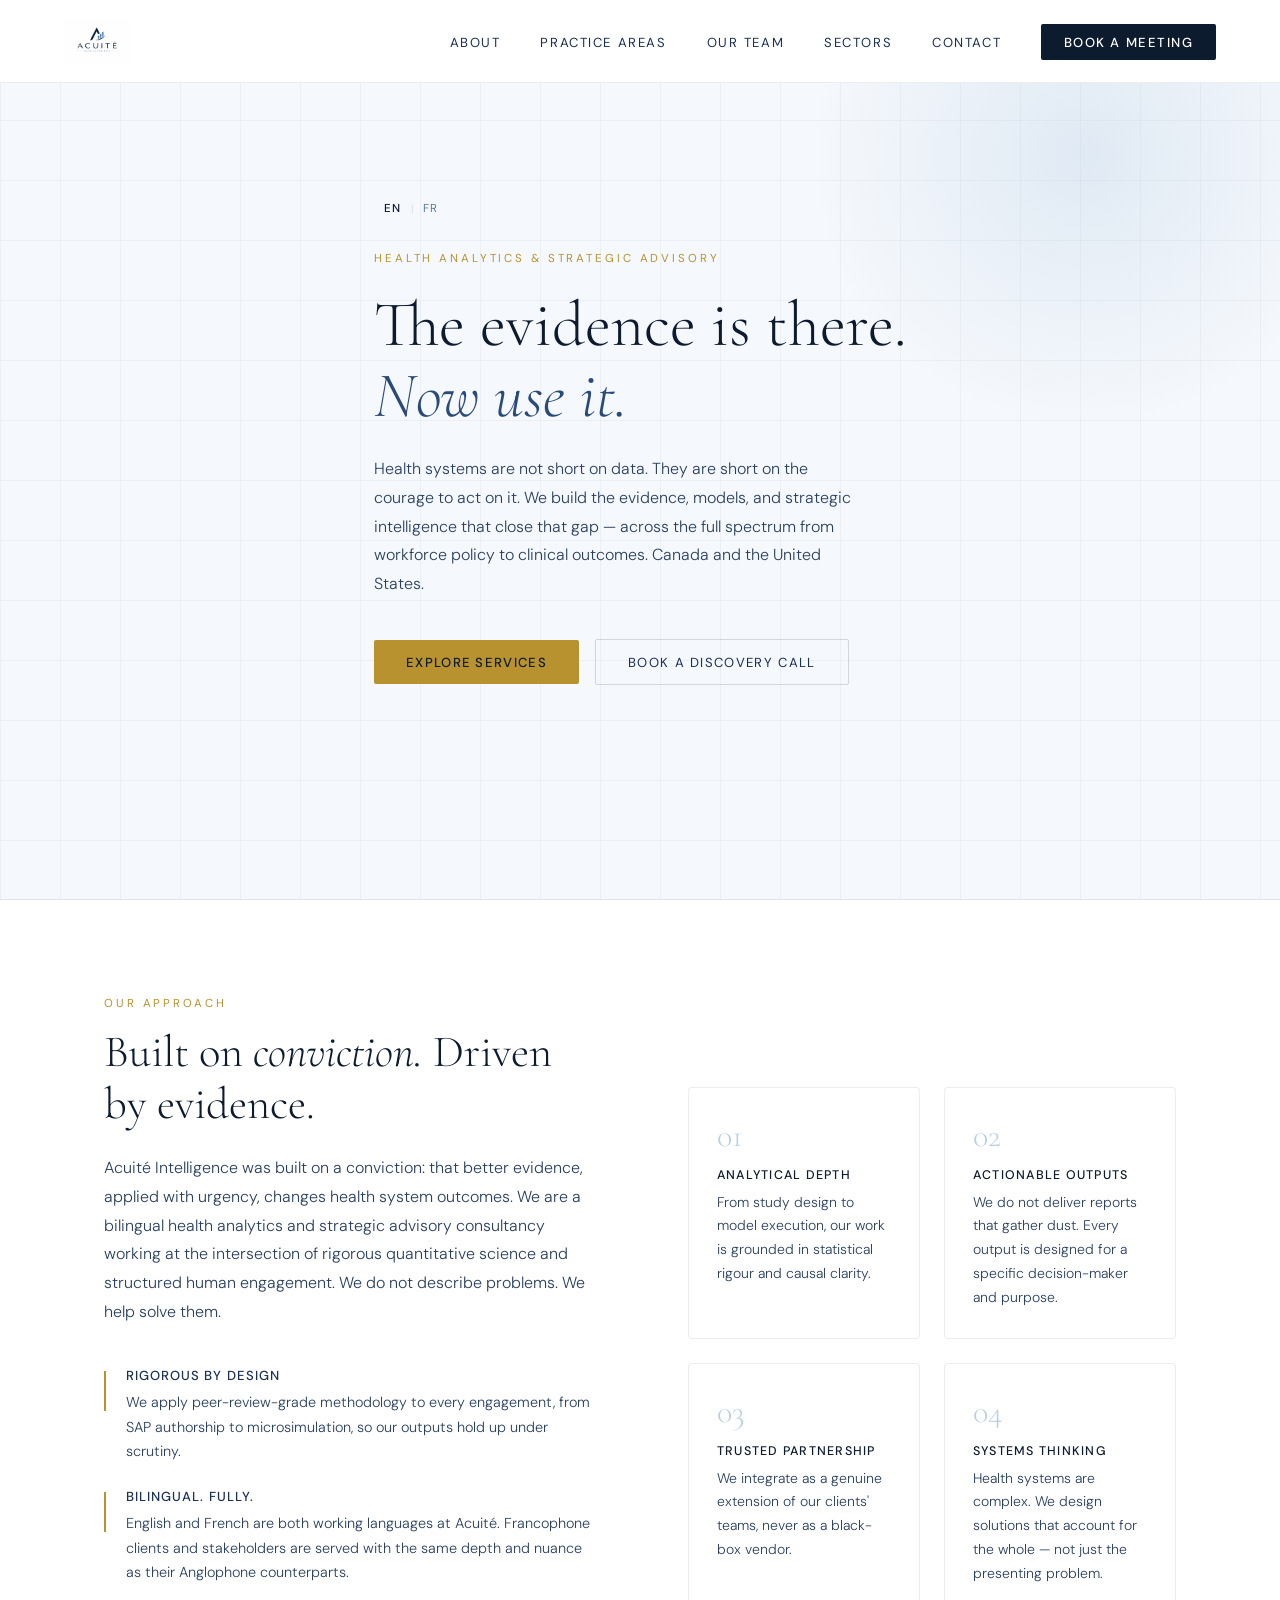
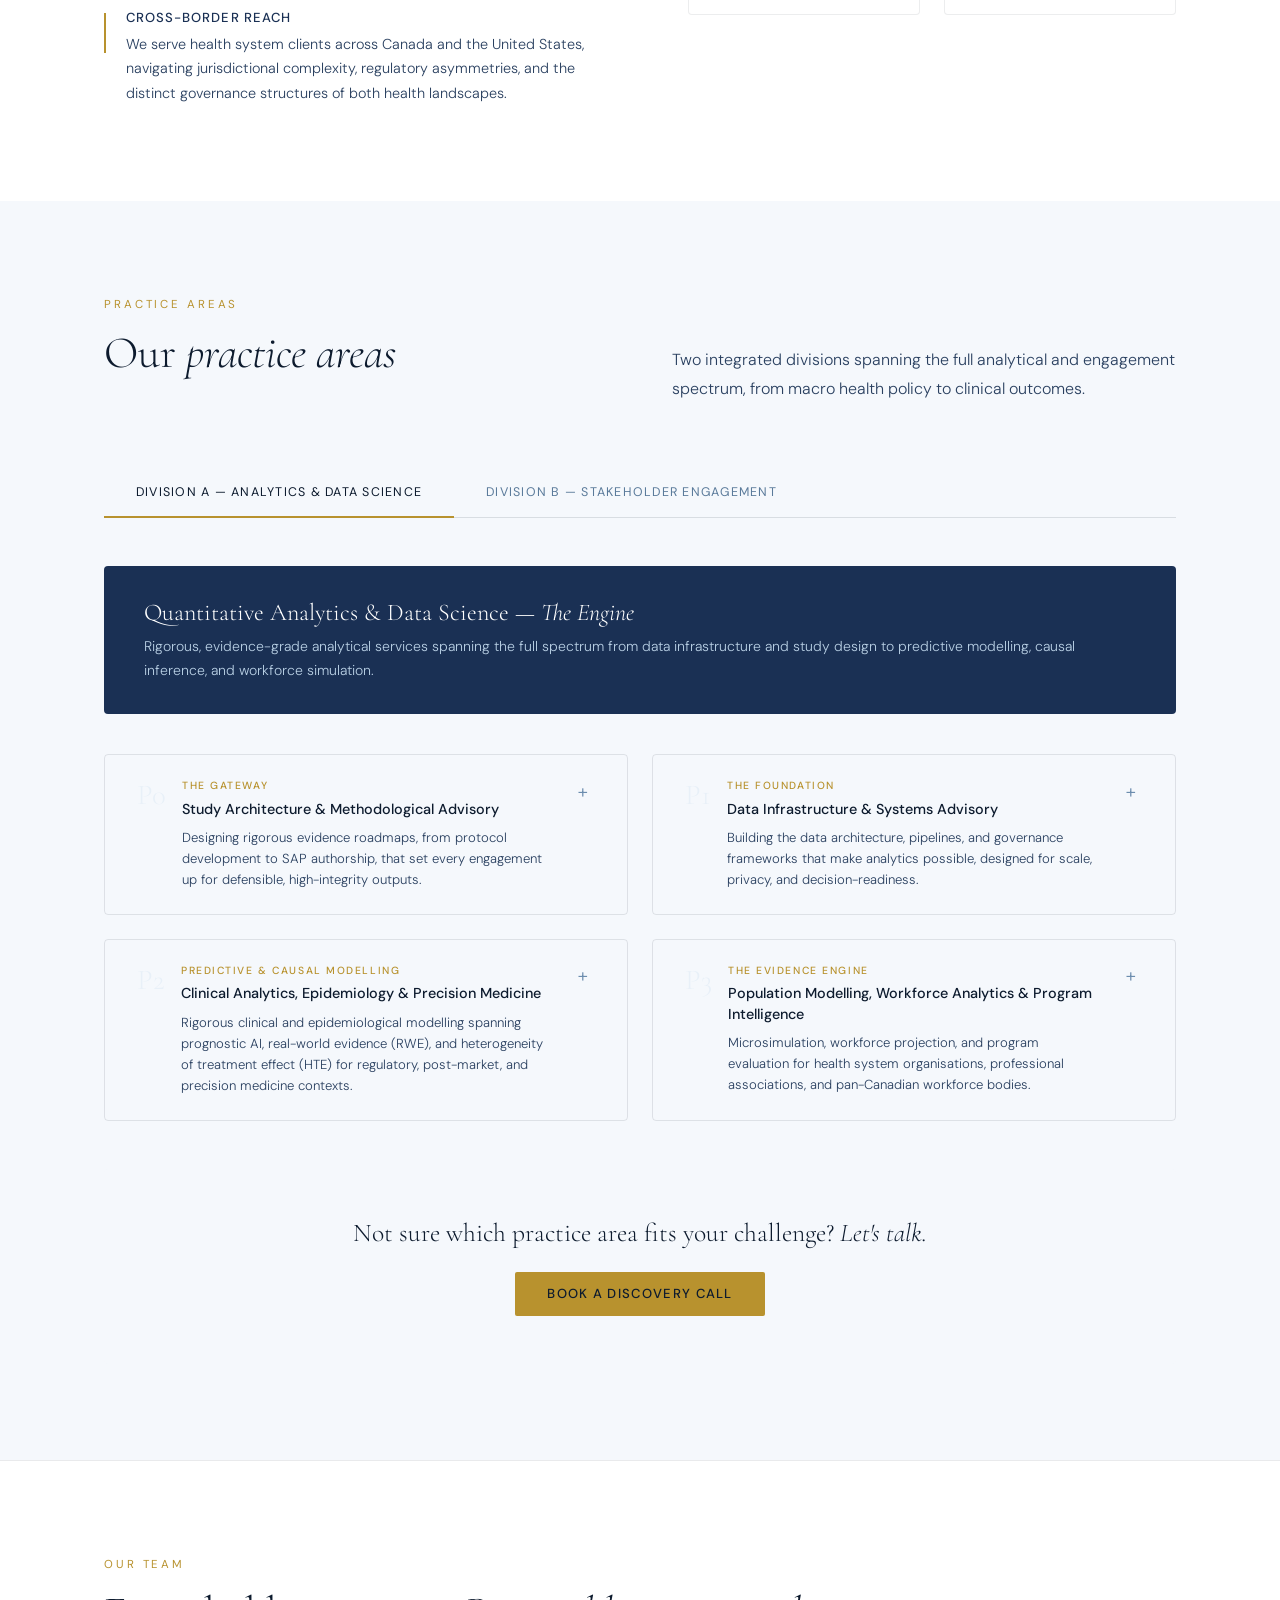
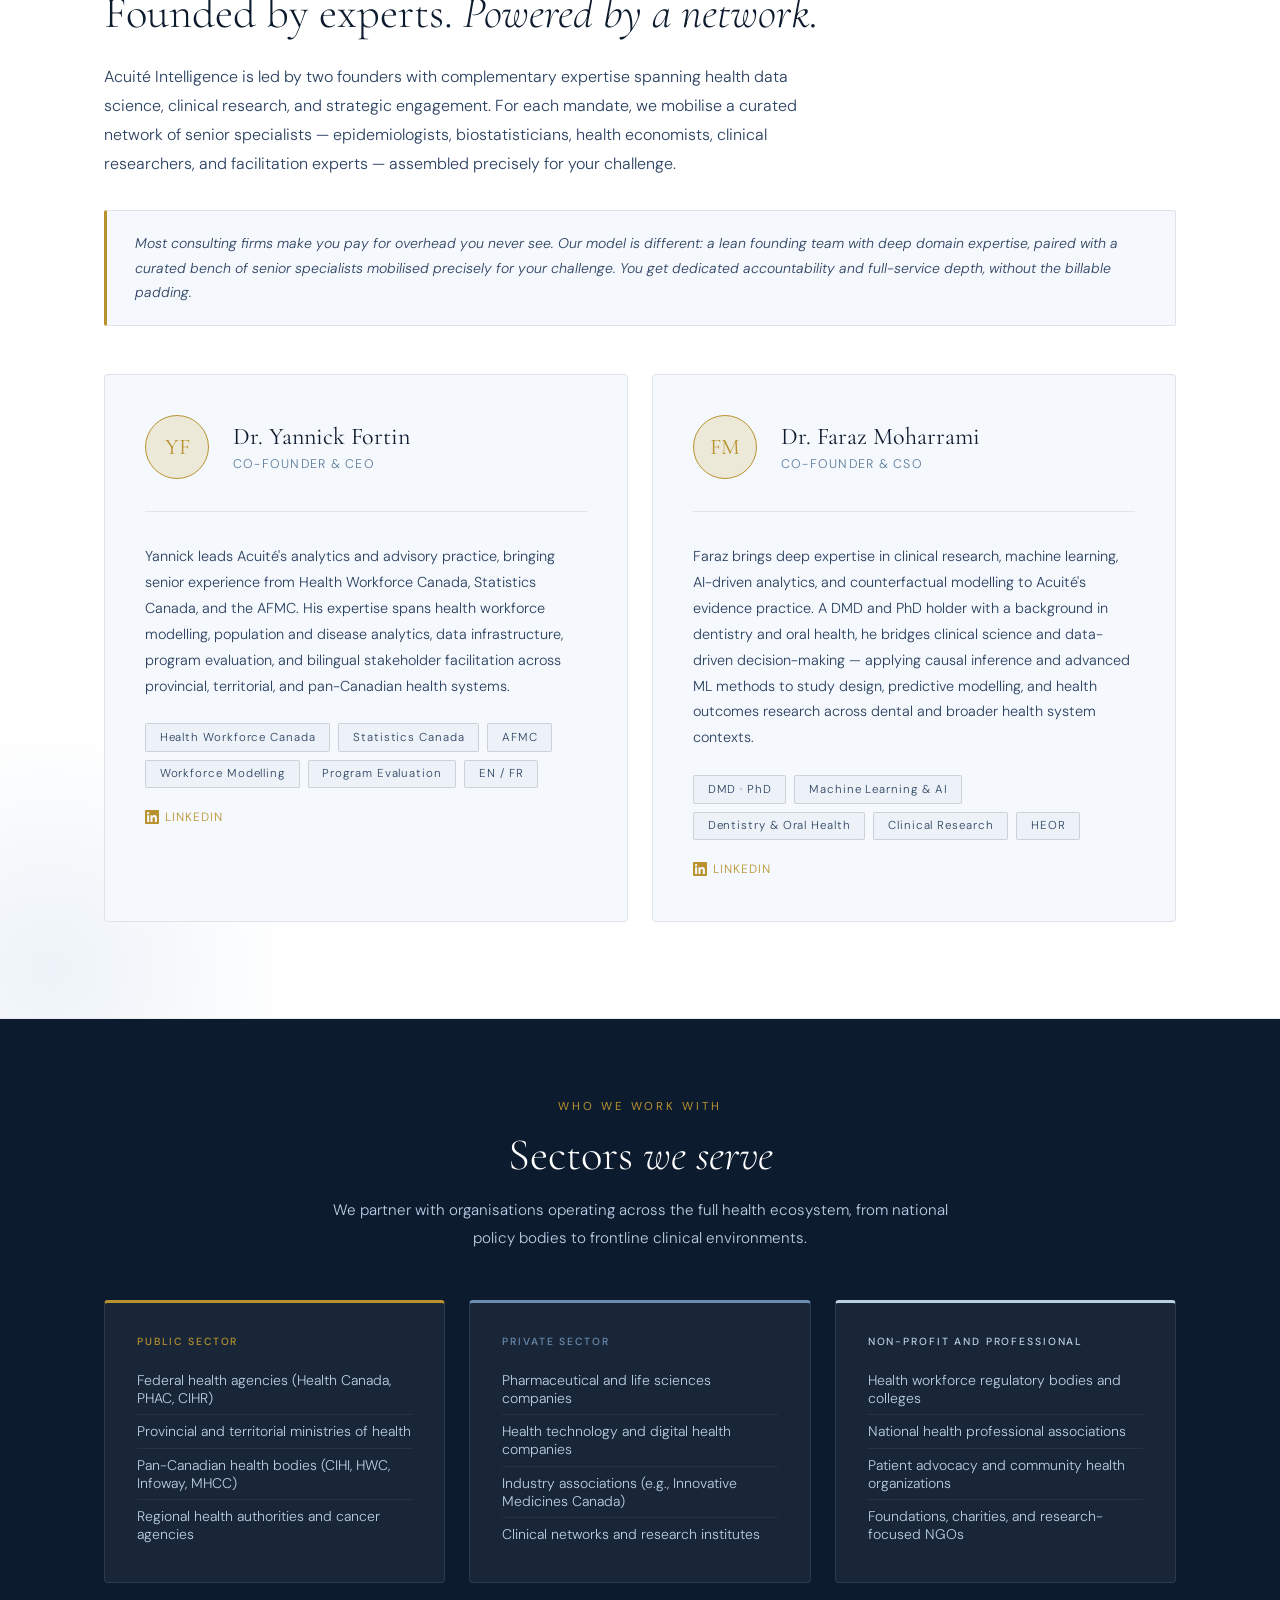
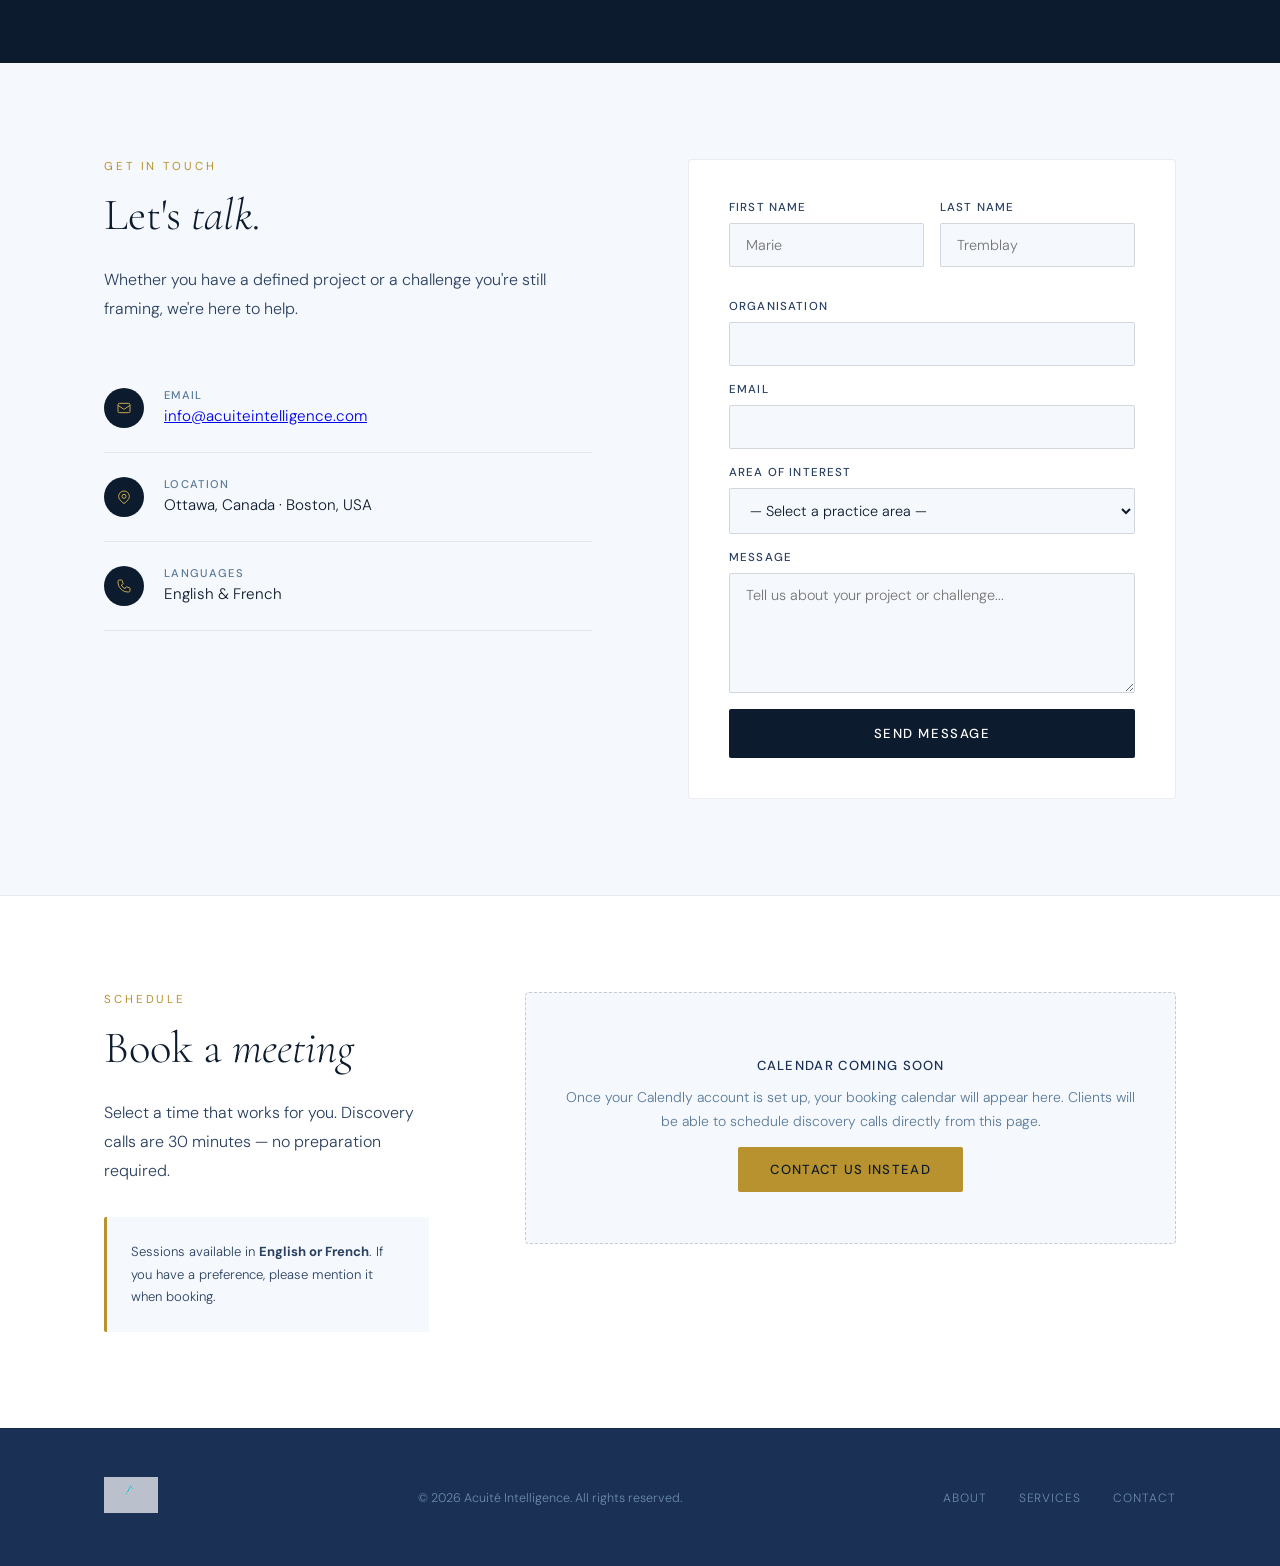
==== website/acuite-light-v16.html @ 90bd6d6a "Initial commit — Acuité Intelligence website v16 Bilingual FR/EN single-page HTML prototype (light t" ====
<!DOCTYPE html>
<html lang="en">
<head>
<meta charset="UTF-8">
<meta name="viewport" content="width=device-width, initial-scale=1.0">
<title>Acuité Intelligence | Health Analytics & Stakeholder Engagement</title>
<link rel="preconnect" href="https://fonts.googleapis.com">
<link rel="preconnect" href="https://fonts.gstatic.com" crossorigin>
<link href="https://fonts.googleapis.com/css2?family=Cormorant+Garamond:ital,wght@0,300;0,400;0,500;0,600;1,300;1,400&family=DM+Sans:wght@300;400;500&display=swap" rel="stylesheet">
<style>
  :root {
    --navy-deep: #0d1b2e;
    --navy-mid: #1a3054;
    --navy-light: #2a4a7a;
    --slate: #3d5a80;
    --steel: #6b8cae;
    --mist: #b8cfe4;
    --cloud: #e8f0f8;
    --pearl: #f5f8fc;
    --white: #ffffff;
    --gold: #b8922e;
    --gold-light: #d4a93a;
    --gold-muted: #e8d8a8;
    --text-dark: #0d1b2e;
    --text-mid: #2a4060;
    --text-muted: #5a7a9a;

    /* Light theme overrides */
    --bg-primary: #ffffff;
    --bg-secondary: #f5f8fc;
    --bg-tertiary: #edf2f8;
    --border-light: rgba(13,27,46,0.09);
    --border-mid: rgba(13,27,46,0.15);
  }

  * { margin: 0; padding: 0; box-sizing: border-box; }

  html { scroll-behavior: smooth; }

  body {
    font-family: 'DM Sans', sans-serif;
    font-weight: 300;
    color: var(--text-dark);
    background: var(--white);
    overflow-x: hidden;
    width: 100%;
    max-width: 100vw;
  }

  /* ─── NAV ─── */
  nav {
    position: fixed;
    top: 0; left: 0; right: 0;
    z-index: 100;
    padding: 1.2rem 4rem;
    display: flex;
    align-items: center;
    justify-content: space-between;
    background: rgba(255,255,255,0.97);
    backdrop-filter: blur(12px);
    border-bottom: 1px solid rgba(13,27,46,0.08);
    transition: all 0.3s ease;
  }

  .nav-logo {
    display: flex;
    align-items: center;
    gap: 0.75rem;
    text-decoration: none;
  }

  .nav-logo img {
    height: 44px;
    width: auto;
  }

  .nav-links {
    display: flex;
    align-items: center;
    gap: 2.5rem;
    list-style: none;
  }

  .nav-links a {
    text-decoration: none;
    font-size: 0.82rem;
    font-weight: 400;
    letter-spacing: 0.12em;
    text-transform: uppercase;
    color: var(--navy-mid);
    transition: color 0.2s;
  }

  .nav-links a:hover { color: var(--gold); }

  .nav-lang {
    display: flex;
    gap: 0.4rem;
    align-items: center;
  }

  .lang-btn {
    background: none;
    border: 1px solid var(--border-mid);
    padding: 0.3rem 0.7rem;
    font-size: 0.75rem;
    letter-spacing: 0.08em;
    cursor: pointer;
    color: var(--text-mid);
    font-family: 'DM Sans', sans-serif;
    transition: all 0.2s;
    border-radius: 2px;
  }

  .lang-btn.active, .lang-btn:hover {
    background: var(--navy-deep);
    color: var(--white);
    border-color: var(--navy-deep);
  }

  .nav-cta {
    background: var(--navy-deep);
    color: var(--white) !important;
    padding: 0.6rem 1.4rem !important;
    border-radius: 2px;
    transition: background 0.2s !important;
    font-weight: 500 !important;
  }

  .nav-cta:hover { background: var(--navy-mid) !important; color: var(--white) !important; }

  /* ─── HAMBURGER MENU ─── */
  .hamburger {
    display: none;
    flex-direction: column;
    gap: 5px;
    cursor: pointer;
    padding: 4px;
    background: none;
    border: none;
    z-index: 200;
  }

  .hamburger span {
    display: block;
    width: 24px;
    height: 2px;
    background: var(--navy-deep);
    border-radius: 2px;
    transition: all 0.3s ease;
    transform-origin: center;
  }

  .hamburger.open span:nth-child(1) {
    transform: translateY(7px) rotate(45deg);
  }
  .hamburger.open span:nth-child(2) {
    opacity: 0;
    transform: scaleX(0);
  }
  .hamburger.open span:nth-child(3) {
    transform: translateY(-7px) rotate(-45deg);
  }

  .mobile-menu {
    display: none;
    position: fixed;
    top: 72px;
    left: 0;
    right: 0;
    background: rgba(255,255,255,0.98);
    backdrop-filter: blur(12px);
    border-bottom: 1px solid var(--border-light);
    z-index: 99;
    padding: 1.5rem 1.5rem 2rem;
    flex-direction: column;
    gap: 0;
    box-shadow: 0 8px 32px rgba(13,27,46,0.08);
  }

  .mobile-menu.open {
    display: flex;
  }

  .mobile-menu a {
    text-decoration: none;
    font-size: 0.9rem;
    font-weight: 400;
    letter-spacing: 0.08em;
    text-transform: uppercase;
    color: var(--navy-mid);
    padding: 1rem 0;
    border-bottom: 1px solid var(--border-light);
    display: block;
    transition: color 0.2s;
  }

  .mobile-menu a:last-child {
    border-bottom: none;
  }

  .mobile-menu a:hover { color: var(--gold); }

  .mobile-menu .mobile-cta {
    margin-top: 1.25rem;
    background: var(--navy-deep);
    color: var(--white) !important;
    text-align: center;
    padding: 0.9rem 1.5rem;
    border-radius: 2px;
    border-bottom: none !important;
    font-weight: 500 !important;
  }

  .mobile-menu .mobile-cta:hover {
    background: var(--navy-mid) !important;
  }

  .mobile-menu .mobile-lang {
    display: flex;
    gap: 0.5rem;
    margin-top: 1rem;
    padding-top: 1rem;
    border-top: 1px solid var(--border-light);
  }

  .mobile-menu .mobile-lang button {
    flex: 1;
    padding: 0.6rem;
    font-size: 0.8rem;
    font-family: 'DM Sans', sans-serif;
    letter-spacing: 0.1em;
    background: none;
    border: 1px solid var(--border-mid);
    border-radius: 2px;
    cursor: pointer;
    color: var(--text-mid);
    transition: all 0.2s;
  }

  .mobile-menu .mobile-lang button.active,
  .mobile-menu .mobile-lang button:hover {
    background: var(--navy-deep);
    color: var(--white);
    border-color: var(--navy-deep);
  }



  /* ─── HERO LANGUAGE TOGGLE ─── */
  .hero-lang {
    display: flex;
    align-items: center;
    gap: 0;
    margin-bottom: 2rem;
  }

  .hero-lang-btn {
    background: none;
    border: none;
    padding: 0.2rem 0.6rem;
    font-size: 0.72rem;
    letter-spacing: 0.12em;
    font-weight: 400;
    cursor: pointer;
    color: var(--text-muted);
    font-family: 'DM Sans', sans-serif;
    transition: color 0.2s;
    text-transform: uppercase;
  }

  .hero-lang-divider {
    font-size: 0.65rem;
    color: var(--border-mid);
    user-select: none;
  }

  .hero-lang-btn.active {
    color: var(--navy-deep);
    font-weight: 500;
  }

  .hero-lang-btn:hover:not(.active) {
    color: var(--navy-mid);
  }

  /* ─── HERO ─── */
  #home {
    min-height: 100vh;
    background: var(--bg-secondary);
    display: flex;
    align-items: center;
    position: relative;
    overflow: hidden;
    padding-top: 80px;
    border-bottom: 1px solid var(--border-light);
  }

  .hero-grid-overlay {
    position: absolute;
    inset: 0;
    background-image:
      linear-gradient(rgba(13,27,46,0.04) 1px, transparent 1px),
      linear-gradient(90deg, rgba(13,27,46,0.04) 1px, transparent 1px);
    background-size: 60px 60px;
  }

  .hero-accent {
    position: absolute;
    top: -120px;
    right: -80px;
    width: 550px;
    height: 550px;
    border-radius: 50%;
    background: radial-gradient(circle, rgba(184,207,228,0.35) 0%, transparent 70%);
  }

  .hero-content {
    position: relative;
    z-index: 2;
    max-width: 900px;
    margin: 0 auto;
    padding: 0 4rem;
    display: flex;
    flex-direction: column;
    align-items: flex-start;
  }

  .hero-text {}

  .hero-eyebrow {
    font-size: 0.72rem;
    letter-spacing: 0.25em;
    text-transform: uppercase;
    color: var(--gold);
    margin-bottom: 1.5rem;
    font-weight: 400;
  }

  .hero-title {
    font-family: 'Cormorant Garamond', serif;
    font-size: 4rem;
    font-weight: 300;
    line-height: 1.1;
    color: var(--navy-deep);
    margin-bottom: 1.5rem;
  }

  .hero-title em {
    font-style: italic;
    color: var(--navy-light);
  }

  .hero-subtitle {
    font-size: 1rem;
    line-height: 1.8;
    color: var(--text-mid);
    margin-bottom: 2.5rem;
    font-weight: 300;
    max-width: 480px;
  }

  .hero-subtitle-fr {
    display: none;
  }

  .hero-actions {
    display: flex;
    gap: 1rem;
    align-items: center;
  }

  .btn-primary {
    background: var(--gold);
    color: var(--navy-deep);
    padding: 0.85rem 2rem;
    text-decoration: none;
    font-size: 0.82rem;
    font-weight: 500;
    letter-spacing: 0.1em;
    text-transform: uppercase;
    border-radius: 2px;
    transition: all 0.2s;
  }

  .btn-primary:hover { background: var(--gold-light); }

  .btn-outline {
    color: var(--navy-mid);
    padding: 0.85rem 2rem;
    text-decoration: none;
    font-size: 0.82rem;
    font-weight: 400;
    letter-spacing: 0.1em;
    text-transform: uppercase;
    border: 1px solid var(--border-mid);
    border-radius: 2px;
    transition: all 0.2s;
  }

  .btn-outline:hover { border-color: var(--navy-deep); color: var(--navy-deep); }

  .hero-visual {
    display: flex;
    flex-direction: column;
    gap: 1rem;
  }

  .hero-stat-card {
    background: rgba(255,255,255,0.05);
    border: 1px solid rgba(184,207,228,0.15);
    border-radius: 4px;
    padding: 1.5rem 2rem;
    display: flex;
    align-items: center;
    gap: 1.5rem;
    backdrop-filter: blur(8px);
    transition: all 0.3s;
    animation: fadeInRight 0.8s ease both;
  }

  .hero-stat-card:nth-child(2) { animation-delay: 0.15s; margin-left: 2rem; }
  .hero-stat-card:nth-child(3) { animation-delay: 0.3s; }

  @keyframes fadeInRight {
    from { opacity: 0; transform: translateX(30px); }
    to { opacity: 1; transform: translateX(0); }
  }

  .stat-icon {
    width: 40px;
    height: 40px;
    background: rgba(201,168,76,0.15);
    border-radius: 50%;
    display: flex;
    align-items: center;
    justify-content: center;
    flex-shrink: 0;
  }

  .stat-icon svg { width: 18px; height: 18px; }

  .stat-label {
    font-size: 0.72rem;
    letter-spacing: 0.1em;
    text-transform: uppercase;
    color: var(--steel);
    margin-bottom: 0.25rem;
  }

  .stat-value {
    font-family: 'Cormorant Garamond', serif;
    font-size: 1.3rem;
    font-weight: 400;
    color: var(--white);
  }

  /* ─── SECTIONS ─── */
  section {
    padding: 6rem 0;
    width: 100%;
    overflow-x: hidden;
  }

  .container {
    max-width: 1200px;
    margin: 0 auto;
    padding: 0 4rem;
  }

  .section-eyebrow {
    font-size: 0.72rem;
    letter-spacing: 0.25em;
    text-transform: uppercase;
    color: var(--gold);
    margin-bottom: 1rem;
    font-weight: 400;
  }

  .section-title {
    font-family: 'Cormorant Garamond', serif;
    font-size: 2.8rem;
    font-weight: 300;
    line-height: 1.15;
    color: var(--navy-deep);
    margin-bottom: 1.5rem;
  }

  .section-title em { font-style: italic; }

  .section-lead {
    font-size: 1rem;
    line-height: 1.8;
    color: var(--text-mid);
    max-width: 600px;
    font-weight: 300;
  }

  /* ─── ABOUT ─── */
  #about {
    background: var(--white);
  }

  .about-grid {
    display: grid;
    grid-template-columns: 1fr 1fr;
    gap: 6rem;
    align-items: center;
  }

  .about-text {}

  .about-pillars {
    display: flex;
    flex-direction: column;
    gap: 1.5rem;
    margin-top: 2.5rem;
  }

  .pillar {
    display: flex;
    gap: 1.25rem;
    align-items: flex-start;
  }

  .pillar-line {
    width: 2px;
    min-height: 40px;
    background: var(--gold);
    flex-shrink: 0;
    margin-top: 4px;
  }

  .pillar h4 {
    font-size: 0.82rem;
    font-weight: 500;
    letter-spacing: 0.08em;
    text-transform: uppercase;
    color: var(--navy-mid);
    margin-bottom: 0.4rem;
  }

  .pillar p {
    font-size: 0.9rem;
    line-height: 1.7;
    color: var(--text-mid);
    font-weight: 300;
  }

  .about-values {
    display: grid;
    grid-template-columns: 1fr 1fr;
    gap: 1.5rem;
  }

  .value-card {
    background: var(--white);
    border: 1px solid rgba(13,27,46,0.08);
    border-radius: 4px;
    padding: 1.75rem;
    transition: all 0.3s;
  }

  .value-card:hover {
    border-color: var(--gold);
    transform: translateY(-3px);
    box-shadow: 0 12px 40px rgba(13,27,46,0.08);
  }

  .value-num {
    font-family: 'Cormorant Garamond', serif;
    font-size: 2rem;
    font-weight: 300;
    color: var(--mist);
    display: block;
    margin-bottom: 0.75rem;
  }

  .value-card h4 {
    font-size: 0.78rem;
    font-weight: 500;
    letter-spacing: 0.1em;
    text-transform: uppercase;
    color: var(--navy-deep);
    margin-bottom: 0.5rem;
  }

  .value-card p {
    font-size: 0.875rem;
    line-height: 1.7;
    color: var(--text-mid);
    font-weight: 300;
  }

  /* ─── SERVICES ─── */
  #services {
    background: var(--bg-secondary);
  }

  .services-header {
    display: grid;
    grid-template-columns: 1fr 1fr;
    gap: 4rem;
    align-items: end;
    margin-bottom: 4rem;
  }

  .division-tabs {
    display: flex;
    gap: 0;
    border-bottom: 1px solid rgba(13,27,46,0.12);
    margin-bottom: 3rem;
  }

  .div-tab {
    padding: 1rem 2rem;
    font-size: 0.78rem;
    font-weight: 400;
    letter-spacing: 0.1em;
    text-transform: uppercase;
    color: var(--text-muted);
    cursor: pointer;
    border-bottom: 2px solid transparent;
    margin-bottom: -1px;
    transition: all 0.2s;
    background: none;
    border-top: none;
    border-left: none;
    border-right: none;
    font-family: 'DM Sans', sans-serif;
  }

  .div-tab.active {
    color: var(--navy-deep);
    border-bottom-color: var(--gold);
  }

  .div-tab:hover { color: var(--navy-mid); }

  .division-content { display: none; }
  .division-content.active { display: block; }

  .div-intro {
    background: var(--navy-mid);
    border-radius: 4px;
    padding: 2rem 2.5rem;
    margin-bottom: 2.5rem;
    display: flex;
    gap: 2rem;
    align-items: center;
  }

  .div-intro-text h3 {
    font-family: 'Cormorant Garamond', serif;
    font-size: 1.5rem;
    font-weight: 300;
    color: var(--white);
    margin-bottom: 0.5rem;
  }

  .div-intro-text p {
    font-size: 0.875rem;
    line-height: 1.7;
    color: var(--mist);
    font-weight: 300;
  }

  .practices-grid {
    display: grid;
    grid-template-columns: repeat(2, 1fr);
    gap: 1.5rem;
  }

  .practice-card {
    border: 1px solid rgba(13,27,46,0.1);
    border-radius: 4px;
    overflow: hidden;
    transition: all 0.3s;
    cursor: pointer;
  }

  .practice-card:hover {
    border-color: var(--navy-mid);
    box-shadow: 0 8px 32px rgba(13,27,46,0.1);
  }

  .practice-card.open { border-color: var(--gold); }

  .practice-header {
    padding: 1.5rem 2rem;
    display: flex;
    justify-content: space-between;
    align-items: flex-start;
    gap: 1rem;
  }

  .practice-num {
    font-family: 'Cormorant Garamond', serif;
    font-size: 1.8rem;
    font-weight: 300;
    color: var(--cloud);
    flex-shrink: 0;
    line-height: 1;
    margin-top: 2px;
  }

  .practice-meta { flex: 1; }

  .practice-tag {
    font-size: 0.65rem;
    font-weight: 500;
    letter-spacing: 0.15em;
    text-transform: uppercase;
    color: var(--gold);
    margin-bottom: 0.4rem;
  }

  .practice-title {
    font-size: 0.9rem;
    font-weight: 500;
    color: var(--navy-deep);
    line-height: 1.4;
  }

  .practice-goal {
    font-size: 0.82rem;
    line-height: 1.6;
    color: var(--text-mid);
    font-weight: 300;
    margin-top: 0.5rem;
  }

  .practice-toggle {
    width: 24px;
    height: 24px;
    display: flex;
    align-items: center;
    justify-content: center;
    flex-shrink: 0;
    color: var(--steel);
    transition: transform 0.2s;
    font-size: 1.2rem;
    line-height: 1;
  }

  .practice-card.open .practice-toggle { transform: rotate(45deg); }

  .practice-body {
    max-height: 0;
    overflow: hidden;
    transition: max-height 0.4s ease;
  }

  .practice-card.open .practice-body { max-height: 600px; }

  .practice-services {
    padding: 0 2rem 1.75rem;
    border-top: 1px solid rgba(13,27,46,0.07);
    margin-top: 0;
    padding-top: 1.25rem;
  }

  .practice-services li {
    font-size: 0.85rem;
    line-height: 1.6;
    color: var(--text-mid);
    font-weight: 300;
    padding: 0.4rem 0;
    border-bottom: 1px solid rgba(13,27,46,0.05);
    list-style: none;
    display: flex;
    gap: 0.75rem;
    align-items: flex-start;
  }

  .practice-services li::before {
    content: '—';
    color: var(--gold);
    flex-shrink: 0;
    font-size: 0.75rem;
    margin-top: 2px;
  }

  .practice-services li:last-child { border-bottom: none; }

  .services-cta {
    margin-top: 3rem;
    text-align: center;
    padding: 3rem 2rem;
    background: var(--pearl);
    border-radius: 4px;
  }

  .services-cta .btn-primary {
    display: inline-block;
    max-width: 280px;
    width: auto;
    white-space: nowrap;
  }

  .services-cta p {
    font-family: 'Cormorant Garamond', serif;
    font-size: 1.6rem;
    font-weight: 300;
    color: var(--navy-deep);
    margin-bottom: 1.5rem;
  }

  /* ─── TEAM / ABOUT ─── */
  #team {
    background: var(--white);
    position: relative;
    overflow: hidden;
    border-top: 1px solid var(--border-light);
    border-bottom: 1px solid var(--border-light);
  }

  #team::before {
    content: '';
    position: absolute;
    bottom: -200px;
    left: -200px;
    width: 500px;
    height: 500px;
    border-radius: 50%;
    background: radial-gradient(circle, rgba(184,207,228,0.25) 0%, transparent 70%);
  }

  .team-inner {
    position: relative;
    z-index: 2;
  }

  .team-header {
    margin-bottom: 2rem;
  }

  .team-header .section-title { color: var(--navy-deep); }
  .team-header .section-lead { color: var(--text-mid); max-width: 700px; }
  .team-header .section-eyebrow { color: var(--gold); }

  .team-network-note {
    background: var(--bg-secondary);
    border: 1px solid var(--border-light);
    border-left: 3px solid var(--gold);
    border-radius: 2px;
    padding: 1.25rem 1.75rem;
    margin-bottom: 3rem;
  }

  .team-network-note p {
    font-size: 0.875rem;
    line-height: 1.75;
    color: var(--text-mid);
    font-weight: 300;
    font-style: italic;
  }

  .team-cards-grid {
    display: grid;
    grid-template-columns: 1fr 1fr;
    gap: 1.5rem;
  }

  .team-card {
    background: var(--bg-secondary);
    border: 1px solid var(--border-light);
    border-radius: 4px;
    padding: 2.5rem;
    transition: box-shadow 0.3s;
  }

  .team-card:hover {
    box-shadow: 0 8px 32px rgba(13,27,46,0.08);
  }

  .team-member-header {
    display: flex;
    gap: 1.5rem;
    align-items: center;
    margin-bottom: 2rem;
    padding-bottom: 2rem;
    border-bottom: 1px solid var(--border-light);
  }

  .team-avatar {
    width: 64px;
    height: 64px;
    background: rgba(201,168,76,0.2);
    border: 1px solid var(--gold);
    border-radius: 50%;
    display: flex;
    align-items: center;
    justify-content: center;
    font-family: 'Cormorant Garamond', serif;
    font-size: 1.4rem;
    font-weight: 400;
    color: var(--gold);
    flex-shrink: 0;
  }

  .team-member-name {
    font-family: 'Cormorant Garamond', serif;
    font-size: 1.5rem;
    font-weight: 400;
    color: var(--navy-deep);
    margin-bottom: 0.3rem;
  }

  .team-member-title {
    font-size: 0.78rem;
    letter-spacing: 0.1em;
    text-transform: uppercase;
    color: var(--text-muted);
  }

  .team-bio {
    font-size: 0.9rem;
    line-height: 1.8;
    color: var(--text-mid);
    font-weight: 300;
    margin-bottom: 1.5rem;
  }

  .team-credentials {
    display: flex;
    flex-wrap: wrap;
    gap: 0.5rem;
  }

  .credential {
    background: var(--bg-tertiary);
    border: 1px solid var(--border-mid);
    padding: 0.35rem 0.85rem;
    border-radius: 2px;
    font-size: 0.72rem;
    letter-spacing: 0.08em;
    color: var(--text-mid);
  }

  /* ─── CONTACT ─── */
  #contact {
    background: var(--bg-secondary);
    overflow-x: hidden;
  }

  #contact .section-title,
  #contact .section-lead,
  #contact p {
    max-width: 100%;
    overflow-wrap: break-word;
    word-break: break-word;
    hyphens: auto;
  }

  .contact-grid {
    display: grid;
    grid-template-columns: 1fr 1fr;
    gap: 6rem;
    align-items: start;
  }

  .contact-grid, .contact-grid * {
    word-break: break-word;
    overflow-wrap: break-word;
  }

  .section-title {
    overflow-wrap: break-word;
    word-break: break-word;
    hyphens: auto;
  }

  .contact-info {}

  .contact-item {
    display: flex;
    gap: 1.25rem;
    align-items: flex-start;
    padding: 1.5rem 0;
    border-bottom: 1px solid rgba(13,27,46,0.08);
  }

  .contact-icon {
    width: 40px;
    height: 40px;
    background: var(--navy-deep);
    border-radius: 50%;
    display: flex;
    align-items: center;
    justify-content: center;
    flex-shrink: 0;
  }

  .contact-icon svg { width: 16px; height: 16px; }

  .contact-label {
    font-size: 0.7rem;
    font-weight: 500;
    letter-spacing: 0.12em;
    text-transform: uppercase;
    color: var(--text-muted);
    margin-bottom: 0.3rem;
  }

  .contact-value {
    font-size: 0.95rem;
    color: var(--navy-deep);
    font-weight: 300;
  }

  .contact-form {
    background: var(--white);
    border: 1px solid rgba(13,27,46,0.08);
    border-radius: 4px;
    padding: 2.5rem;
  }

  .form-row {
    display: grid;
    grid-template-columns: 1fr 1fr;
    gap: 1rem;
    margin-bottom: 1rem;
  }

  .form-group {
    display: flex;
    flex-direction: column;
    gap: 0.5rem;
    margin-bottom: 1rem;
  }

  .form-group label {
    font-size: 0.72rem;
    font-weight: 500;
    letter-spacing: 0.1em;
    text-transform: uppercase;
    color: var(--text-mid);
  }

  .form-group input,
  .form-group textarea,
  .form-group select {
    border: 1px solid rgba(13,27,46,0.15);
    border-radius: 2px;
    padding: 0.75rem 1rem;
    font-size: 0.9rem;
    font-family: 'DM Sans', sans-serif;
    font-weight: 300;
    color: var(--text-dark);
    background: var(--pearl);
    outline: none;
    transition: border-color 0.2s;
  }

  .form-group input:focus,
  .form-group textarea:focus,
  .form-group select:focus {
    border-color: var(--navy-mid);
    background: var(--white);
  }

  /* Prevent inputs from exceeding container width */
  .form-group input,
  .form-group textarea,
  .form-group select {
    width: 100%;
    max-width: 100%;
    box-sizing: border-box;
  }

  .contact-form {
    width: 100%;
    box-sizing: border-box;
  }

  .form-group textarea { min-height: 120px; resize: vertical; }

  .form-submit {
    width: 100%;
    background: var(--navy-deep);
    color: var(--white);
    border: none;
    padding: 1rem 2rem;
    font-size: 0.82rem;
    font-weight: 500;
    letter-spacing: 0.12em;
    text-transform: uppercase;
    cursor: pointer;
    border-radius: 2px;
    font-family: 'DM Sans', sans-serif;
    transition: background 0.2s;
  }

  .form-submit:hover { background: var(--navy-mid); }

  /* ─── BOOKING ─── */
  #booking {
    background: var(--white);
    border-top: 1px solid var(--border-light);
  }

  .booking-inner {
    display: grid;
    grid-template-columns: 1fr 2fr;
    gap: 6rem;
    align-items: start;
  }

  .calendly-placeholder {
    background: var(--pearl);
    border: 1px dashed rgba(13,27,46,0.2);
    border-radius: 4px;
    padding: 4rem 2rem;
    text-align: center;
  }

  .calendly-placeholder p {
    font-size: 0.875rem;
    color: var(--text-muted);
    line-height: 1.7;
  }

  .calendly-placeholder strong {
    display: block;
    font-size: 0.82rem;
    font-weight: 500;
    letter-spacing: 0.1em;
    text-transform: uppercase;
    color: var(--navy-mid);
    margin-bottom: 0.75rem;
  }

  /* ─── FOOTER ─── */
  footer {
    background: var(--navy-mid);
    padding: 3rem 0;
    border-top: 1px solid rgba(13,27,46,0.15);
  }

  .footer-inner {
    display: flex;
    justify-content: space-between;
    align-items: center;
  }

  .footer-logo img { height: 36px; filter: brightness(10); opacity: 0.7; }

  .footer-copy {
    font-size: 0.78rem;
    color: var(--steel);
    text-align: center;
  }

  .footer-links {
    display: flex;
    gap: 2rem;
  }

  .footer-links a {
    font-size: 0.75rem;
    letter-spacing: 0.08em;
    text-transform: uppercase;
    color: var(--steel);
    text-decoration: none;
    transition: color 0.2s;
  }

  .footer-links a:hover { color: var(--gold); }

  /* ─── ANIMATIONS ─── */
  .fade-in {
    opacity: 0;
    transform: translateY(20px);
    transition: opacity 0.7s ease, transform 0.7s ease;
  }

  .fade-in.visible {
    opacity: 1;
    transform: translateY(0);
  }

  /* ─── FR hidden by default ─── */
  [lang-fr] { display: none; }
  body.fr [lang-en] { display: none; }
  body.fr [lang-fr] { display: block; }
  body.fr select[lang-fr] { display: block !important; }
  body.fr select[lang-en] { display: none !important; }
  select[lang-fr] { display: none; }
  select[lang-en] { display: block; }
  body.fr span[lang-fr] { display: inline; }
  body.fr span[lang-en] { display: none; }
  body.fr .hero-subtitle-fr { display: block; }
  body.fr .hero-subtitle-en { display: none; }

  /* ─── MOBILE RESPONSIVENESS ─── */
  @media (max-width: 768px) {
    #sectors .container > div:last-child { grid-template-columns: 1fr !important; }
    .services-cta .btn-primary { white-space: normal; max-width: 220px; padding: 0.85rem 1.25rem; }
    .services-cta { padding: 2rem 1.5rem; }
    nav {
      padding: 1rem 1.5rem;
      flex-wrap: wrap;
      gap: 0.75rem;
    }
    .nav-links {
      display: none;
    }
    .nav-lang { display: none; }
    .hamburger { display: flex; margin-left: auto; }

    .hero-content { padding: 0 1.5rem; }
    .hero-title { font-size: 2.6rem; }
    .hero-actions { flex-direction: column; align-items: flex-start; gap: 0.75rem; }

    .container { padding: 0 1.5rem; }
    section { padding: 4rem 0; }

    .about-grid { grid-template-columns: 1fr; gap: 3rem; }
    .about-values { grid-template-columns: 1fr; }

    .services-header { grid-template-columns: 1fr; gap: 1.5rem; }
    .practices-grid { grid-template-columns: 1fr; }
    .division-tabs { flex-direction: column; }
    .div-tab { border-bottom: 1px solid rgba(13,27,46,0.1); border-left: 3px solid transparent; padding: 0.85rem 1.25rem; text-align: left; }
    .div-tab.active { border-left-color: var(--gold); border-bottom-color: rgba(13,27,46,0.1); }

    .team-cards-grid { grid-template-columns: 1fr; }

    .contact-grid { grid-template-columns: 1fr; gap: 3rem; }
    .form-row { grid-template-columns: 1fr; }

    .booking-inner { grid-template-columns: 1fr; gap: 3rem; }
    .section-title { font-size: 2rem !important; word-break: break-word; hyphens: auto; }
    .contact-grid { gap: 2rem; }
    .contact-value, .section-lead, .section-title { word-break: break-word; overflow-wrap: break-word; max-width: 100%; }
    #contact .container { padding: 0 1.25rem; overflow: hidden; }
    #contact .section-title { font-size: 1.8rem !important; }
    #contact .contact-form { padding: 1.5rem; width: 100%; box-sizing: border-box; overflow: hidden; }
    #contact .form-row { grid-template-columns: 1fr; gap: 0; }
    #contact .form-group input,
    #contact .form-group textarea,
    #contact .form-group select { width: 100%; max-width: 100%; box-sizing: border-box; }
    .contact-form, .contact-form * { max-width: 100%; box-sizing: border-box; }

    .footer-inner { flex-direction: column; gap: 1.5rem; text-align: center; }
    .footer-links { justify-content: center; }

    .section-title { font-size: 2.2rem; }
    .hero-title { font-size: 2.4rem; }
  }

  @media (max-width: 480px) {
    .hero-title { font-size: 2rem; }
    .section-title { font-size: 1.9rem; }
    nav { padding: 0.9rem 1.25rem; }
  }

</style>
</head>
<body>

<!-- NAV -->
<nav>
  <a href="#home" class="nav-logo">
    <img src="[data-uri]" alt="Acuité Intelligence" id="nav-logo-img">
  </a>
  <ul class="nav-links">
    <li><a href="#about"><span lang-en>About</span><span lang-fr>À propos</span></a></li>
    <li><a href="#services"><span lang-en>Practice Areas</span><span lang-fr>Expertises</span></a></li>
    <li><a href="#team"><span lang-en>Our Team</span><span lang-fr>L'équipe</span></a></li>
    <li><a href="#sectors"><span lang-en>Sectors</span><span lang-fr>Secteurs</span></a></li>
    <li><a href="#contact"><span lang-en>Contact</span><span lang-fr>Contact</span></a></li>
    <li><a href="#booking" class="nav-cta"><span lang-en>Book a Meeting</span><span lang-fr>Nous joindre</span></a></li>
  </ul>
  <button class="hamburger" id="hamburger" onclick="toggleMenu()" aria-label="Menu">
    <span></span>
    <span></span>
    <span></span>
  </button>
</nav>

<!-- MOBILE MENU -->
<div class="mobile-menu" id="mobileMenu">
  <a href="#about" onclick="closeMenu()"><span lang-en>About</span><span lang-fr>À propos</span></a>
  <a href="#services" onclick="closeMenu()"><span lang-en>Practice Areas</span><span lang-fr>Expertises</span></a>
  <a href="#team" onclick="closeMenu()"><span lang-en>Our Team</span><span lang-fr>L'équipe</span></a>
  <a href="#sectors" onclick="closeMenu()"><span lang-en>Sectors</span><span lang-fr>Secteurs</span></a>
  <a href="#contact" onclick="closeMenu()"><span lang-en>Contact</span><span lang-fr>Nous joindre</span></a>
  <a href="#booking" class="mobile-cta" onclick="closeMenu()"><span lang-en>Book a Meeting</span><span lang-fr>Nous joindre</span></a>
  <div class="mobile-lang">
    <button id="mobileLangEn" class="active" onclick="setLang('en'); updateMobileLang('en')">EN</button>
    <button id="mobileLangFr" onclick="setLang('fr'); updateMobileLang('fr')">FR</button>
  </div>
</div>

<!-- HERO -->
<section id="home">
  <div class="hero-grid-overlay"></div>
  <div class="hero-accent"></div>
  <div class="hero-content">
    <div class="hero-text fade-in">
      <div class="hero-lang">
        <button class="hero-lang-btn active" id="heroLangEn" onclick="setLang('en'); syncLang('en')">EN</button>
        <span class="hero-lang-divider">|</span>
        <button class="hero-lang-btn" id="heroLangFr" onclick="setLang('fr'); syncLang('fr')">FR</button>
      </div>
      <p class="hero-eyebrow"><span lang-en>Health Analytics &amp; Strategic Advisory</span><span lang-fr>Analyse en santé et conseil stratégique</span></p>
      <h1 class="hero-title">
        <span lang-en>The evidence is there.<br><em>Now use it.</em></span>
        <span lang-fr>Les données sont là.<br><em>Passons à l'action.</em></span>
      </h1>
      <p class="hero-subtitle hero-subtitle-en">Health systems are not short on data. They are short on the courage to act on it. We build the evidence, models, and strategic intelligence that close that gap — across the full spectrum from workforce policy to clinical outcomes. Canada and the United States.</p>
      <p class="hero-subtitle hero-subtitle-fr">Les systèmes de santé croulent sous les données. Ce qui fait défaut, c'est la volonté d'agir sur celles-ci. On construit les preuves, les modèles et l'intelligence stratégique qui permettent de passer aux actes — de la planification de la main-d'œuvre jusqu'aux résultats cliniques. Canada et États-Unis.</p>
      <div class="hero-actions">
        <a href="#services" class="btn-primary"><span lang-en>Explore Services</span><span lang-fr>Nos services</span></a>
        <a href="#booking" class="btn-outline"><span lang-en>Book a Discovery Call</span><span lang-fr>Nous joindre</span></a>
      </div>
    </div>
  </div>
</section>

<!-- ABOUT -->
<section id="about">
  <div class="container">
    <div class="about-grid">
      <div class="about-text fade-in">
        <p class="section-eyebrow"><span lang-en>Our Approach</span><span lang-fr>Notre approche</span></p>
        <h2 class="section-title"><span lang-en>Built on <em>conviction.</em> Driven by evidence.</span><span lang-fr>Fondé sur nos <em>convictions.</em> Guidé par les données.</span></h2>
        <p class="section-lead" lang-en>Acuité Intelligence was built on a conviction: that better evidence, applied with urgency, changes health system outcomes. We are a bilingual health analytics and strategic advisory consultancy working at the intersection of rigorous quantitative science and structured human engagement. We do not describe problems. We help solve them.</p>
        <p class="section-lead" lang-fr>Acuité Intelligence est né d'une conviction profonde : de meilleures données, utilisées avec rigueur et audace, changent les résultats dans les systèmes de santé. On est un cabinet-conseil bilingue en analyse de la santé, à la croisée de la science quantitative et de la mobilisation des acteurs du milieu. On ne se contente pas de décrire les problèmes. On travaille à les régler.</p>
        <div class="about-pillars">
          <div class="pillar">
            <div class="pillar-line"></div>
            <div>
              <h4><span lang-en>Rigorous by Design</span><span lang-fr>La rigueur, d'abord</span></h4>
              <p lang-en>We apply peer-review-grade methodology to every engagement, from SAP authorship to microsimulation, so our outputs hold up under scrutiny.</p>
              <p lang-fr>Du plan d'analyse statistique (PAS) à la microsimulation, on applique des normes dignes des meilleures revues scientifiques. Nos livrables résistent à l'examen le plus rigoureux.</p>
            </div>
          </div>
          <div class="pillar">
            <div class="pillar-line"></div>
            <div>
              <h4><span lang-en>Bilingual. Fully.</span><span lang-fr>Vraiment bilingue.</span></h4>
              <p lang-en>English and French are both working languages at Acuité. Francophone clients and stakeholders are served with the same depth and nuance as their Anglophone counterparts.</p>
              <p lang-fr>Le français, c'est pas un service optionnel chez nous. C'est une langue de travail à part entière. Nos clients francophones ont accès à la même profondeur d'analyse et au même niveau de nuance que leurs vis-à-vis anglophones.</p>
            </div>
          </div>
          <div class="pillar">
            <div class="pillar-line"></div>
            <div>
              <h4><span lang-en>Cross-Border Reach</span><span lang-fr>Au-delà des frontières</span></h4>
              <p lang-en>We serve health system clients across Canada and the United States, navigating jurisdictional complexity, regulatory asymmetries, and the distinct governance structures of both health landscapes.</p>
              <p lang-fr>On accompagne des organisations au Canada comme aux États-Unis. On connaît les particularités juridictionnelles, les asymétries réglementaires et les structures de gouvernance propres à chaque contexte.</p>
            </div>
          </div>
        </div>
      </div>
      <div class="about-values fade-in">
        <div class="value-card">
          <span class="value-num">01</span>
          <h4><span lang-en>Analytical Depth</span><span lang-fr>L'analyse au cœur de tout</span></h4>
          <p lang-en>From study design to model execution, our work is grounded in statistical rigour and causal clarity.</p>
          <p lang-fr>De la conception à la livraison, notre travail repose sur la rigueur statistique et la clarté causale. Rien de bâclé, rien d'approximatif.</p>
        </div>
        <div class="value-card">
          <span class="value-num">02</span>
          <h4><span lang-en>Actionable Outputs</span><span lang-fr>Des livrables qui servent vraiment</span></h4>
          <p lang-en>We do not deliver reports that gather dust. Every output is designed for a specific decision-maker and purpose.</p>
          <p lang-fr>On ne produit pas des rapports pour les tablettes. Chaque livrable est pensé pour une personne précise, avec un objectif précis en tête.</p>
        </div>
        <div class="value-card">
          <span class="value-num">03</span>
          <h4><span lang-en>Trusted Partnership</span><span lang-fr>Un vrai partenariat</span></h4>
          <p lang-en>We integrate as a genuine extension of our clients' teams, never as a black-box vendor.</p>
          <p lang-fr>On s'intègre comme une extension naturelle des équipes de nos clients. Pas question de travailler en silo ou de livrer une boîte noire.</p>
        </div>
        <div class="value-card">
          <span class="value-num">04</span>
          <h4><span lang-en>Systems Thinking</span><span lang-fr>Une vision d'ensemble</span></h4>
          <p lang-en>Health systems are complex. We design solutions that account for the whole — not just the presenting problem.</p>
          <p lang-fr>Les systèmes de santé sont complexes par nature. On conçoit des solutions qui tiennent compte de l'ensemble du tableau, pas seulement du problème apparent.</p>
        </div>
      </div>
    </div>
  </div>
</section>


<!-- SERVICES -->
<section id="services">
  <div class="container">
    <div class="services-header fade-in">
      <div>
        <p class="section-eyebrow"><span lang-en>Practice Areas</span><span lang-fr>Champs d'expertise</span></p>
        <h2 class="section-title"><span lang-en>Our <em>practice areas</em></span><span lang-fr>Nos <em>champs d'expertise</em></span></h2>
      </div>
      <p class="section-lead" lang-en>Two integrated divisions spanning the full analytical and engagement spectrum, from macro health policy to clinical outcomes.</p>
      <p class="section-lead" lang-fr>Deux divisions complémentaires qui couvrent tout le spectre analytique et de mobilisation, de la politique de santé aux résultats cliniques.</p>
    </div>

    <div class="division-tabs">
      <button class="div-tab active" onclick="showDiv('div-a')">
        <span lang-en>Division A — Analytics &amp; Data Science</span>
        <span lang-fr>Division A — Analyse et science des données</span>
      </button>
      <button class="div-tab" onclick="showDiv('div-b')">
        <span lang-en>Division B — Stakeholder Engagement</span>
        <span lang-fr>Division B — Mobilisation des parties prenantes</span>
      </button>
    </div>

    <!-- Division A -->
    <div id="div-a" class="division-content active">
      <div class="div-intro">
        <div class="div-intro-text">
          <h3 lang-en>Quantitative Analytics &amp; Data Science — <em>The Engine</em></h3>
          <h3 lang-fr>Analyse quantitative et science des données — <em>Le cœur du métier</em></h3>
          <p lang-en>Rigorous, evidence-grade analytical services spanning the full spectrum from data infrastructure and study design to predictive modelling, causal inference, and workforce simulation.</p>
          <p lang-fr>Des services d'analyse rigoureux, de niveau scientifique, couvrant tout le spectre : infrastructure de données, conception d'études, modélisation prédictive, inférence causale et simulation de la main-d'œuvre.</p>
        </div>
      </div>
      <div class="practices-grid">

        <div class="practice-card" onclick="togglePractice(this)">
          <div class="practice-header">
            <span class="practice-num">P0</span>
            <div class="practice-meta">
              <p class="practice-tag"><span lang-en>The Gateway</span><span lang-fr>Le point de départ</span></p>
              <p class="practice-title"><span lang-en>Study Architecture &amp; Methodological Advisory</span><span lang-fr>Architecture d'études et conseil méthodologique</span></p>
              <p class="practice-goal" lang-en>Designing rigorous evidence roadmaps, from protocol development to SAP authorship, that set every engagement up for defensible, high-integrity outputs.</p>
              <p class="practice-goal" lang-fr>On conçoit des feuilles de route rigoureuses, du protocole de recherche jusqu'au plan d'analyse statistique, pour que chaque livrable soit défendable et irréprochable.</p>
            </div>
            <span class="practice-toggle">+</span>
          </div>
          <div class="practice-body">
            <ul class="practice-services">
              <li><span lang-en>Integrated evidence generation &amp; study sequencing</span><span lang-fr>Génération de preuves intégrées et séquençage des études</span></li>
              <li><span lang-en>Data feasibility &amp; sourcing strategy (EHRs, claims, registries)</span><span lang-fr>Faisabilité des données et stratégie d'acquisition (DSÉ, réclamations, registres)</span></li>
              <li><span lang-en>Peer-review-grade protocol development</span><span lang-fr>Rédaction de protocoles répondant aux normes des revues avec comité de lecture</span></li>
              <li><span lang-en>Statistical Analysis Plans (SAPs) &amp; Data Management Plans (DMPs)</span><span lang-fr>Plans d'analyse statistique (PAS) et plans de gestion des données (PGD)</span></li>
            </ul>
          </div>
        </div>

        <div class="practice-card" onclick="togglePractice(this)">
          <div class="practice-header">
            <span class="practice-num">P1</span>
            <div class="practice-meta">
              <p class="practice-tag"><span lang-en>The Foundation</span><span lang-fr>Les fondations</span></p>
              <p class="practice-title"><span lang-en>Data Infrastructure &amp; Systems Advisory</span><span lang-fr>Infrastructure de données et conseil en systèmes</span></p>
              <p class="practice-goal" lang-en>Building the data architecture, pipelines, and governance frameworks that make analytics possible, designed for scale, privacy, and decision-readiness.</p>
              <p class="practice-goal" lang-fr>On conçoit l'architecture de données, les flux de traitement et les cadres de gouvernance qui rendent l'analyse possible — pensés pour tenir à l'échelle, protéger la vie privée et appuyer la prise de décision.</p>
            </div>
            <span class="practice-toggle">+</span>
          </div>
          <div class="practice-body">
            <ul class="practice-services">
              <li><span lang-en>Infrastructure needs assessment &amp; architecture design</span><span lang-fr>Évaluation des besoins et conception de l'architecture de données</span></li>
              <li><span lang-en>Data acquisition, integration &amp; ETL strategy</span><span lang-fr>Acquisition de données, intégration et stratégie ETL</span></li>
              <li><span lang-en>API design, automation &amp; systems connectivity</span><span lang-fr>Conception d'API, automatisation et intégration des systèmes</span></li>
              <li><span lang-en>Privacy architecture, PIPEDA/GDPR compliance &amp; governance</span><span lang-fr>Architecture de confidentialité, conformité LPRPDE/RGPD et gouvernance des données</span></li>
              <li><span lang-en>Dashboarding, visualisation &amp; decision-layer design</span><span lang-fr>Tableaux de bord, visualisation et outils d'aide à la décision</span></li>
            </ul>
          </div>
        </div>

        <div class="practice-card" onclick="togglePractice(this)">
          <div class="practice-header">
            <span class="practice-num">P2</span>
            <div class="practice-meta">
              <p class="practice-tag"><span lang-en>Predictive &amp; Causal Modelling</span><span lang-fr>Modélisation prédictive et causale</span></p>
              <p class="practice-title"><span lang-en>Clinical Analytics, Epidemiology &amp; Precision Medicine</span><span lang-fr>Analyse clinique, épidémiologie et médecine de précision</span></p>
              <p class="practice-goal" lang-en>Rigorous clinical and epidemiological modelling spanning prognostic AI, real-world evidence (RWE), and heterogeneity of treatment effect (HTE) for regulatory, post-market, and precision medicine contexts.</p>
              <p class="practice-goal" lang-fr>Modélisation clinique et épidémiologique rigoureuse : intelligence artificielle pronostique, données probantes du monde réel (DPR) et hétérogénéité des effets du traitement (HET), pour les contextes réglementaires et la médecine de précision.</p>
            </div>
            <span class="practice-toggle">+</span>
          </div>
          <div class="practice-body">
            <ul class="practice-services">
              <li><span lang-en>Prognostic &amp; diagnostic predictive modelling: survival analysis, machine learning (ML) classification, and deep learning</span><span lang-fr>Modélisation prédictive pronostique et diagnostique (analyse de survie, apprentissage automatique)</span></li>
              <li><span lang-en>Real-world data (RWD) and real-world evidence (RWE): observational analytics using EHRs, claims data, and disease registries</span><span lang-fr>Données du monde réel (DMR) et données probantes réelles (DPR) : analytique observationnelle à partir de DSÉ, de réclamations et de registres</span></li>
              <li><span lang-en>Biostatistics and causal inference: counterfactual frameworks, propensity scoring, and instrumental variable methods</span><span lang-fr>Biostatistique et inférence causale : contrefactuels, score de propension et variables instrumentales</span></li>
              <li><span lang-en>Heterogeneity of treatment effect (HTE), health economics (HEOR), and causal machine learning for precision medicine</span><span lang-fr>Hétérogénéité des effets du traitement (HET), économie de la santé et évaluation des résultats (ÉROS) et apprentissage automatique causal en médecine de précision</span></li>
            </ul>
          </div>
        </div>

        <div class="practice-card" onclick="togglePractice(this)">
          <div class="practice-header">
            <span class="practice-num">P3</span>
            <div class="practice-meta">
              <p class="practice-tag"><span lang-en>The Evidence Engine</span><span lang-fr>L'intelligence au service du système</span></p>
              <p class="practice-title"><span lang-en>Population Modelling, Workforce Analytics &amp; Program Intelligence</span><span lang-fr>Modélisation de la population, analyse de la main-d'œuvre et intelligence de programme</span></p>
              <p class="practice-goal" lang-en>Microsimulation, workforce projection, and program evaluation for health system organisations, professional associations, and pan-Canadian workforce bodies.</p>
              <p class="practice-goal" lang-fr>Microsimulation, projection de la main-d'œuvre et évaluation de programmes pour les établissements du réseau de la santé, les associations professionnelles et les organismes pancanadiens.</p>
            </div>
            <span class="practice-toggle">+</span>
          </div>
          <div class="practice-body">
            <ul class="practice-services">
              <li><span lang-en>Workforce microsimulation (stock-and-flow models, demographic &amp; geographic distribution)</span><span lang-fr>Microsimulation de la main-d'œuvre (modèles stocks et flux, répartition démographique et géographique)</span></li>
              <li><span lang-en>Scenario &amp; sensitivity analysis for workforce policy</span><span lang-fr>Analyse de scénarios et de sensibilité pour orienter les politiques de main-d'œuvre</span></li>
              <li><span lang-en>Survey design, administration &amp; membership intelligence</span><span lang-fr>Conception et réalisation de sondages, analyse des données membres et détection de tendances</span></li>
              <li><span lang-en>Program evaluation (theory of change, contribution analysis)</span><span lang-fr>Évaluation de programmes (théorie du changement, analyse de contribution)</span></li>
              <li><span lang-en>Information product development (dashboards, evidence briefs, workforce profiles)</span><span lang-fr>Conception de produits d'information : tableaux de bord interactifs, notes de synthèse, profils de main-d'œuvre</span></li>
            </ul>
          </div>
        </div>

      </div>
    </div>

    <!-- Division B -->
    <div id="div-b" class="division-content">
      <div class="div-intro">
        <div class="div-intro-text">
          <h3 lang-en>Stakeholder Engagement &amp; Collaborative Intelligence — <em>The Bridge</em></h3>
          <h3 lang-fr>Mobilisation des parties prenantes et intelligence collaborative — <em>Le trait d'union</em></h3>
          <p lang-en>Designing and managing productive, inclusive, and evidence-informed collaboration across complex multi-stakeholder environments — pan-Canadian, bilingual, and grounded in real-world health system dynamics.</p>
          <p lang-fr>On conçoit et on pilote des démarches de collaboration productive et inclusive, ancrées dans les données probantes, au sein d'environnements à parties prenantes multiples — à l'échelle pancanadienne, en français et en anglais.</p>
        </div>
      </div>
      <div class="practices-grid" style="grid-template-columns: 1fr;">

        <div class="practice-card" onclick="togglePractice(this)">
          <div class="practice-header">
            <span class="practice-num">P4</span>
            <div class="practice-meta">
              <p class="practice-tag"><span lang-en>The Convener</span><span lang-fr>Le rassembleur</span></p>
              <p class="practice-title"><span lang-en>Structured Stakeholder Collaboration &amp; Bilingual Facilitation</span><span lang-fr>Collaboration structurée et facilitation bilingue</span></p>
              <p class="practice-goal" lang-en>Designing and managing productive, inclusive collaboration across PT governments, professional regulatory bodies, national associations, and pan-Canadian networks — fully bilingual.</p>
              <p class="practice-goal" lang-fr>On anime et on structure des collaborations productives et inclusives entre gouvernements PT, ordres professionnels, associations nationales et réseaux pancanadiens, entièrement en français et en anglais.</p>
            </div>
            <span class="practice-toggle">+</span>
          </div>
          <div class="practice-body">
            <ul class="practice-services" style="columns: 2; gap: 2rem;">
              <li><span lang-en>Stakeholder mapping &amp; engagement architecture</span><span lang-fr>Cartographie des acteurs et stratégie de mobilisation</span></li>
              <li><span lang-en>Structured working group design &amp; facilitation</span><span lang-fr>Animation et facilitation de groupes de travail structurés</span></li>
              <li><span lang-en>Pan-Canadian &amp; jurisdictional coordination</span><span lang-fr>Coordination pancanadienne et gestion des enjeux juridictionnels</span></li>
              <li><span lang-en>Bilingual consultation design &amp; delivery (EN/FR)</span><span lang-fr>Conception et animation de consultations bilingues (FR/EN)</span></li>
              <li><span lang-en>Consensus synthesis &amp; recommendation reporting</span><span lang-fr>Synthèse des consensus et formulation de recommandations</span></li>
              <li><span lang-en>Professional group &amp; association liaison</span><span lang-fr>Relations avec les associations et groupes professionnels</span></li>
            </ul>
          </div>
        </div>

      </div>
    </div>

    <div class="services-cta fade-in">
      <p lang-en>Not sure which practice area fits your challenge? <em>Let's talk.</em></p>
      <p lang-fr>Vous ne savez pas quel champ d'expertise correspond à votre défi? <em>Parlons-en.</em></p>
      <a href="#booking" class="btn-primary"><span lang-en>Book a Discovery Call</span><span lang-fr>Nous joindre</span></a>
    </div>
  </div>
</section>

<!-- TEAM -->
<section id="team">
  <div class="container">
    <div class="team-inner">
      <div class="team-header fade-in">
        <p class="section-eyebrow"><span lang-en>Our Team</span><span lang-fr>L'équipe</span></p>
        <h2 class="section-title"><span lang-en>Founded by experts. <em>Powered by a network.</em></span><span lang-fr>Fondée par des experts. <em>Appuyée par un réseau de calibre.</em></span></h2>
        <p class="section-lead" lang-en>Acuité Intelligence is led by two founders with complementary expertise spanning health data science, clinical research, and strategic engagement. For each mandate, we mobilise a curated network of senior specialists — epidemiologists, biostatisticians, health economists, clinical researchers, and facilitation experts — assembled precisely for your challenge.</p>
        <p class="section-lead" lang-fr>Acuité Intelligence est dirigée par deux fondateurs aux expertises complémentaires, couvrant la science des données en santé, la recherche clinique et la mobilisation stratégique. À chaque mandat, on fait appel à un réseau de spécialistes chevronnés, épidémiologistes, biostatisticiens, économistes de la santé, chercheurs cliniques et experts en facilitation, sélectionnés précisément pour votre défi.</p>
      </div>
      <div class="team-network-note fade-in">
        <p lang-en>Most consulting firms make you pay for overhead you never see. Our model is different: a lean founding team with deep domain expertise, paired with a curated bench of senior specialists mobilised precisely for your challenge. You get dedicated accountability and full-service depth, without the billable padding.</p>
        <p lang-fr>La plupart des firmes-conseils vous facturent des frais généraux que vous ne verrez jamais. Notre modèle est différent : une équipe fondatrice à l'expertise pointue, épaulée par des spécialistes mobilisés au besoin, précisément pour votre mandat. Vous avez une équipe qui répond de ses résultats, avec la profondeur d'une grande firme, sans les coûts inutiles.</p>
      </div>
      <div class="team-cards-grid">
        <div class="team-card fade-in">
          <div class="team-member-header">
            <div class="team-avatar">YF</div>
            <div>
              <p class="team-member-name">Dr. Yannick Fortin</p>
              <p class="team-member-title"><span lang-en>Co-Founder &amp; CEO</span><span lang-fr>Cofondateur et PDG</span></p>
            </div>
          </div>
          <p class="team-bio" lang-en>Yannick leads Acuité's analytics and advisory practice, bringing senior experience from Health Workforce Canada, Statistics Canada, and the AFMC. His expertise spans health workforce modelling, population and disease analytics, data infrastructure, program evaluation, and bilingual stakeholder facilitation across provincial, territorial, and pan-Canadian health systems.</p>
          <p class="team-bio" lang-fr>Yannick dirige la pratique d'analyse et de conseil d'Acuité, fort d'une expérience acquise à Effectifs de la santé Canada, à Statistique Canada et à l'AFMC. Son expertise couvre la modélisation de la main-d'œuvre en santé, l'analyse des populations et des maladies, l'architecture de données, l'évaluation de programmes et la facilitation bilingue dans des contextes provinciaux, territoriaux et pancanadiens.</p>
          <div class="team-credentials">
            <span class="credential"><span lang-en>Health Workforce Canada</span><span lang-fr>Effectifs de la santé Canada</span></span>
            <span class="credential"><span lang-en>Statistics Canada</span><span lang-fr>Statistique Canada</span></span>
            <span class="credential">AFMC</span>
            <span class="credential"><span lang-en>Workforce Modelling</span><span lang-fr>Modélisation main-d'œuvre</span></span>
            <span class="credential"><span lang-en>Program Evaluation</span><span lang-fr>Évaluation de programmes</span></span>
            <span class="credential">EN / FR</span>
          </div>
          <div style="margin-top: 1.25rem;">
            <a href="https://www.linkedin.com/in/yfortin101/" target="_blank" style="font-size: 0.75rem; letter-spacing: 0.08em; text-transform: uppercase; color: var(--gold); text-decoration: none; display: inline-flex; align-items: center; gap: 0.4rem; transition: opacity 0.2s;" onmouseover="this.style.opacity='0.7'" onmouseout="this.style.opacity='1'">
              <svg width="14" height="14" viewBox="0 0 24 24" fill="currentColor"><path d="M20.447 20.452h-3.554v-5.569c0-1.328-.027-3.037-1.852-3.037-1.853 0-2.136 1.445-2.136 2.939v5.667H9.351V9h3.414v1.561h.046c.477-.9 1.637-1.85 3.37-1.85 3.601 0 4.267 2.37 4.267 5.455v6.286zM5.337 7.433a2.062 2.062 0 01-2.063-2.065 2.064 2.064 0 112.063 2.065zm1.782 13.019H3.555V9h3.564v11.452zM22.225 0H1.771C.792 0 0 .774 0 1.729v20.542C0 23.227.792 24 1.771 24h20.451C23.2 24 24 23.227 24 22.271V1.729C24 .774 23.2 0 22.222 0h.003z"/></svg>
              LinkedIn
            </a>
          </div>
        </div>
        <div class="team-card fade-in">
          <div class="team-member-header">
            <div class="team-avatar">FM</div>
            <div>
              <p class="team-member-name">Dr. Faraz Moharrami</p>
              <p class="team-member-title"><span lang-en>Co-Founder &amp; CSO</span><span lang-fr>Cofondateur et DSciS</span></p>
            </div>
          </div>
          <p class="team-bio" lang-en>Faraz brings deep expertise in clinical research, machine learning, AI-driven analytics, and counterfactual modelling to Acuité's evidence practice. A DMD and PhD holder with a background in dentistry and oral health, he bridges clinical science and data-driven decision-making — applying causal inference and advanced ML methods to study design, predictive modelling, and health outcomes research across dental and broader health system contexts.</p>
          <p class="team-bio" lang-fr>Faraz apporte une expertise approfondie en recherche clinique, en apprentissage automatique, en analyse par intelligence artificielle et en modélisation contrefactuelle à la pratique d'Acuité. Titulaire d'un DMD et d'un doctorat, avec une formation en dentisterie et en santé buccodentaire, il fait le pont entre la science clinique et la prise de décision fondée sur les données — en appliquant l'inférence causale et des méthodes avancées d'apprentissage automatique à la conception d'études, à la modélisation prédictive et à la recherche en résultats de santé.</p>
          <div class="team-credentials">
            <span class="credential">DMD · PhD</span>
            <span class="credential"><span lang-en>Machine Learning & AI</span><span lang-fr>Apprentissage automatique et IA</span></span>
            <span class="credential"><span lang-en>Dentistry & Oral Health</span><span lang-fr>Dentisterie et santé buccodentaire</span></span>
            <span class="credential"><span lang-en>Clinical Research</span><span lang-fr>Recherche clinique</span></span>
            <span class="credential">HEOR</span>
          </div>
          <div style="margin-top: 1.25rem;">
            <a href="https://www.linkedin.com/in/faraz-moharrami-dmd-phd-2a016615b/" target="_blank" style="font-size: 0.75rem; letter-spacing: 0.08em; text-transform: uppercase; color: var(--gold); text-decoration: none; display: inline-flex; align-items: center; gap: 0.4rem; transition: opacity 0.2s;" onmouseover="this.style.opacity='0.7'" onmouseout="this.style.opacity='1'">
              <svg width="14" height="14" viewBox="0 0 24 24" fill="currentColor"><path d="M20.447 20.452h-3.554v-5.569c0-1.328-.027-3.037-1.852-3.037-1.853 0-2.136 1.445-2.136 2.939v5.667H9.351V9h3.414v1.561h.046c.477-.9 1.637-1.85 3.37-1.85 3.601 0 4.267 2.37 4.267 5.455v6.286zM5.337 7.433a2.062 2.062 0 01-2.063-2.065 2.064 2.064 0 112.063 2.065zm1.782 13.019H3.555V9h3.564v11.452zM22.225 0H1.771C.792 0 0 .774 0 1.729v20.542C0 23.227.792 24 1.771 24h20.451C23.2 24 24 23.227 24 22.271V1.729C24 .774 23.2 0 22.222 0h.003z"/></svg>
              LinkedIn
            </a>
          </div>
        </div>
      </div>
    </div>
  </div>
</section>

<!-- SECTORS SERVED -->
<section id="sectors" style="background: var(--navy-deep); padding: 5rem 0;">
  <div class="container">
    <div style="text-align: center; margin-bottom: 3rem;">
      <p class="section-eyebrow" style="color: var(--gold);"><span lang-en>Who We Work With</span><span lang-fr>Nos clientèles</span></p>
      <h2 class="section-title" style="color: var(--white); margin-bottom: 1rem;"><span lang-en>Sectors <em>we serve</em></span><span lang-fr>Les milieux <em>qu'on accompagne</em></span></h2>
      <p style="font-size: 0.95rem; color: var(--mist); max-width: 620px; margin: 0 auto; line-height: 1.8; font-weight: 300;" lang-en>We partner with organisations operating across the full health ecosystem, from national policy bodies to frontline clinical environments.</p>
      <p style="font-size: 0.95rem; color: var(--mist); max-width: 620px; margin: 0 auto; line-height: 1.8; font-weight: 300;" lang-fr>On travaille avec des organisations de l'ensemble du milieu de la santé, des grands organismes de politique nationale jusqu'aux équipes cliniques de première ligne.</p>
    </div>
    <div style="display: grid; grid-template-columns: repeat(3, 1fr); gap: 1.5rem;">

      <div style="background: rgba(255,255,255,0.05); border: 1px solid rgba(184,207,228,0.12); border-top: 3px solid var(--gold); border-radius: 4px; padding: 2rem;">
        <p style="font-size: 0.65rem; font-weight: 500; letter-spacing: 0.18em; text-transform: uppercase; color: var(--gold); margin-bottom: 1rem;" lang-en>Public Sector</p>
        <p style="font-size: 0.65rem; font-weight: 500; letter-spacing: 0.18em; text-transform: uppercase; color: var(--gold); margin-bottom: 1rem;" lang-fr>Secteur public</p>
        <ul style="list-style: none; padding: 0;">
          <li style="font-size: 0.875rem; color: var(--mist); padding: 0.45rem 0; border-bottom: 1px solid rgba(184,207,228,0.08); font-weight: 300;" lang-en>Federal health agencies (Health Canada, PHAC, CIHR)</li>
          <li style="font-size: 0.875rem; color: var(--mist); padding: 0.45rem 0; border-bottom: 1px solid rgba(184,207,228,0.08); font-weight: 300;" lang-fr>Agences fédérales en santé (Santé Canada, ASPC, IRSC)</li>
          <li style="font-size: 0.875rem; color: var(--mist); padding: 0.45rem 0; border-bottom: 1px solid rgba(184,207,228,0.08); font-weight: 300;" lang-en>Provincial and territorial ministries of health</li>
          <li style="font-size: 0.875rem; color: var(--mist); padding: 0.45rem 0; border-bottom: 1px solid rgba(184,207,228,0.08); font-weight: 300;" lang-fr>Ministères de la santé provinciaux et territoriaux</li>
          <li style="font-size: 0.875rem; color: var(--mist); padding: 0.45rem 0; border-bottom: 1px solid rgba(184,207,228,0.08); font-weight: 300;" lang-en>Pan-Canadian health bodies (CIHI, HWC, Infoway, MHCC)</li>
          <li style="font-size: 0.875rem; color: var(--mist); padding: 0.45rem 0; border-bottom: 1px solid rgba(184,207,228,0.08); font-weight: 300;" lang-fr>Organismes pancanadiens (ICIS, SCA, Inforoute, CCSSMC)</li>
          <li style="font-size: 0.875rem; color: var(--mist); padding: 0.45rem 0; font-weight: 300;" lang-en>Regional health authorities and cancer agencies</li>
          <li style="font-size: 0.875rem; color: var(--mist); padding: 0.45rem 0; font-weight: 300;" lang-fr>Autorités régionales de santé et agences oncologiques</li>
        </ul>
      </div>

      <div style="background: rgba(255,255,255,0.05); border: 1px solid rgba(184,207,228,0.12); border-top: 3px solid var(--steel); border-radius: 4px; padding: 2rem;">
        <p style="font-size: 0.65rem; font-weight: 500; letter-spacing: 0.18em; text-transform: uppercase; color: var(--steel); margin-bottom: 1rem;" lang-en>Private Sector</p>
        <p style="font-size: 0.65rem; font-weight: 500; letter-spacing: 0.18em; text-transform: uppercase; color: var(--steel); margin-bottom: 1rem;" lang-fr>Secteur privé</p>
        <ul style="list-style: none; padding: 0;">
          <li style="font-size: 0.875rem; color: var(--mist); padding: 0.45rem 0; border-bottom: 1px solid rgba(184,207,228,0.08); font-weight: 300;" lang-en>Pharmaceutical and life sciences companies</li>
          <li style="font-size: 0.875rem; color: var(--mist); padding: 0.45rem 0; border-bottom: 1px solid rgba(184,207,228,0.08); font-weight: 300;" lang-fr>Pharmaceutiques et sciences de la vie</li>
          <li style="font-size: 0.875rem; color: var(--mist); padding: 0.45rem 0; border-bottom: 1px solid rgba(184,207,228,0.08); font-weight: 300;" lang-en>Health technology and digital health companies</li>
          <li style="font-size: 0.875rem; color: var(--mist); padding: 0.45rem 0; border-bottom: 1px solid rgba(184,207,228,0.08); font-weight: 300;" lang-fr>Entreprises en technologies et santé numérique</li>
          <li style="font-size: 0.875rem; color: var(--mist); padding: 0.45rem 0; border-bottom: 1px solid rgba(184,207,228,0.08); font-weight: 300;" lang-en>Industry associations (e.g., Innovative Medicines Canada)</li>
          <li style="font-size: 0.875rem; color: var(--mist); padding: 0.45rem 0; border-bottom: 1px solid rgba(184,207,228,0.08); font-weight: 300;" lang-fr>Associations du secteur (ex. Médicaments novateurs Canada)</li>
          <li style="font-size: 0.875rem; color: var(--mist); padding: 0.45rem 0; font-weight: 300;" lang-en>Clinical networks and research institutes</li>
          <li style="font-size: 0.875rem; color: var(--mist); padding: 0.45rem 0; font-weight: 300;" lang-fr>Réseaux cliniques et instituts de recherche</li>
        </ul>
      </div>

      <div style="background: rgba(255,255,255,0.05); border: 1px solid rgba(184,207,228,0.12); border-top: 3px solid var(--mist); border-radius: 4px; padding: 2rem;">
        <p style="font-size: 0.65rem; font-weight: 500; letter-spacing: 0.18em; text-transform: uppercase; color: var(--mist); margin-bottom: 1rem;" lang-en>Non-Profit and Professional</p>
        <p style="font-size: 0.65rem; font-weight: 500; letter-spacing: 0.18em; text-transform: uppercase; color: var(--mist); margin-bottom: 1rem;" lang-fr>OSBL et associations professionnelles</p>
        <ul style="list-style: none; padding: 0;">
          <li style="font-size: 0.875rem; color: var(--mist); padding: 0.45rem 0; border-bottom: 1px solid rgba(184,207,228,0.08); font-weight: 300;" lang-en>Health workforce regulatory bodies and colleges</li>
          <li style="font-size: 0.875rem; color: var(--mist); padding: 0.45rem 0; border-bottom: 1px solid rgba(184,207,228,0.08); font-weight: 300;" lang-fr>Ordres professionnels et organismes de réglementation en santé</li>
          <li style="font-size: 0.875rem; color: var(--mist); padding: 0.45rem 0; border-bottom: 1px solid rgba(184,207,228,0.08); font-weight: 300;" lang-en>National health professional associations</li>
          <li style="font-size: 0.875rem; color: var(--mist); padding: 0.45rem 0; border-bottom: 1px solid rgba(184,207,228,0.08); font-weight: 300;" lang-fr>Associations nationales de professionnels de la santé</li>
          <li style="font-size: 0.875rem; color: var(--mist); padding: 0.45rem 0; border-bottom: 1px solid rgba(184,207,228,0.08); font-weight: 300;" lang-en>Patient advocacy and community health organizations</li>
          <li style="font-size: 0.875rem; color: var(--mist); padding: 0.45rem 0; border-bottom: 1px solid rgba(184,207,228,0.08); font-weight: 300;" lang-fr>Groupes de défense des droits des patients et organismes de santé communautaire</li>
          <li style="font-size: 0.875rem; color: var(--mist); padding: 0.45rem 0; font-weight: 300;" lang-en>Foundations, charities, and research-focused NGOs</li>
          <li style="font-size: 0.875rem; color: var(--mist); padding: 0.45rem 0; font-weight: 300;" lang-fr>Fondations, organismes à but non lucratif et ONG de recherche</li>
        </ul>
      </div>

    </div>
  </div>
</section>

<!-- CONTACT -->
<section id="contact">
  <div class="container">
    <div class="contact-grid">
      <div class="fade-in">
        <p class="section-eyebrow"><span lang-en>Get in Touch</span><span lang-fr>Nous joindre</span></p>
        <h2 class="section-title"><span lang-en>Let's <em>talk.</em></span><span lang-fr><em>Jasons.</em></span></h2>
        <p class="section-lead" lang-en>Whether you have a defined project or a challenge you're still framing, we're here to help.</p>
        <p class="section-lead" lang-fr>Que vous ayez un projet bien défini ou un défi encore flou, on est là pour en discuter avec vous et trouver la meilleure approche ensemble.</p>
        <div style="margin-top: 2.5rem;">
          <div class="contact-item">
            <div class="contact-icon">
              <svg viewBox="0 0 24 24" fill="none" stroke="#c9a84c" stroke-width="1.5"><path d="M3 8l7.89 5.26a2 2 0 002.22 0L21 8M5 19h14a2 2 0 002-2V7a2 2 0 00-2-2H5a2 2 0 00-2 2v10a2 2 0 002 2z"/></svg>
            </div>
            <div>
              <p class="contact-label">Email</p>
              <p class="contact-value"><a href="mailto:info@acuiteintelligence.com">info@acuiteintelligence.com</a></p>
            </div>
          </div>
          <div class="contact-item">
            <div class="contact-icon">
              <svg viewBox="0 0 24 24" fill="none" stroke="#c9a84c" stroke-width="1.5"><path d="M17.657 16.657L13.414 20.9a1.998 1.998 0 01-2.827 0l-4.244-4.243a8 8 0 1111.314 0z"/><path d="M15 11a3 3 0 11-6 0 3 3 0 016 0z"/></svg>
            </div>
            <div>
              <p class="contact-label"><span lang-en>Location</span><span lang-fr>Où on est</span></p>
              <p class="contact-value"><span lang-en>Ottawa, Canada · Boston, USA</span><span lang-fr>Ottawa, Canada · Boston, États-Unis</span></p>
            </div>
          </div>
          <div class="contact-item">
            <div class="contact-icon">
              <svg viewBox="0 0 24 24" fill="none" stroke="#c9a84c" stroke-width="1.5"><path d="M3 5a2 2 0 012-2h3.28a1 1 0 01.948.684l1.498 4.493a1 1 0 01-.502 1.21l-2.257 1.13a11.042 11.042 0 005.516 5.516l1.13-2.257a1 1 0 011.21-.502l4.493 1.498a1 1 0 01.684.949V19a2 2 0 01-2 2h-1C9.716 21 3 14.284 3 6V5z"/></svg>
            </div>
            <div>
              <p class="contact-label"><span lang-en>Languages</span><span lang-fr>Langues</span></p>
              <p class="contact-value"><span lang-en>English &amp; French</span><span lang-fr>Français et anglais</span></p>
            </div>
          </div>
        </div>
      </div>
      <div class="contact-form fade-in">
        <div class="form-row">
          <div class="form-group">
            <label><span lang-en>First Name</span><span lang-fr>Prénom</span></label>
            <input type="text" placeholder="Marie">
          </div>
          <div class="form-group">
            <label><span lang-en>Last Name</span><span lang-fr>Nom</span></label>
            <input type="text" placeholder="Tremblay">
          </div>
        </div>
        <div class="form-group">
          <label><span lang-en>Organisation</span><span lang-fr>Organisation</span></label>
          <input type="text">
        </div>
        <div class="form-group">
          <label><span lang-en>Email</span><span lang-fr>Courriel</span></label>
          <input type="email">
        </div>
        <div class="form-group">
          <label><span lang-en>Area of Interest</span><span lang-fr>Votre besoin</span></label>
          <!-- EN dropdown -->
            <select lang-en style="display:block">
              <option value="">— Select a practice area —</option>
              <option value="p0">Study Architecture &amp; Methodological Advisory</option>
              <option value="p1">Data Infrastructure &amp; Systems</option>
              <option value="p2">Clinical Analytics &amp; Epidemiology</option>
              <option value="p3">Population Modelling &amp; Workforce Analytics</option>
              <option value="p4">Stakeholder Engagement &amp; Facilitation</option>
              <option value="other">Other</option>
            </select>
            <!-- FR dropdown -->
            <select lang-fr style="display:none">
              <option value="">— Choisir un champ d'expertise —</option>
              <option value="p0">Architecture d'études et conseil méthodologique</option>
              <option value="p1">Infrastructure de données et systèmes</option>
              <option value="p2">Analyse clinique et épidémiologie</option>
              <option value="p3">Modélisation de la population et main-d'œuvre</option>
              <option value="p4">Mobilisation des parties prenantes et facilitation</option>
              <option value="other">Autre</option>
            </select>
        </div>
        <div class="form-group">
          <label><span lang-en>Message</span><span lang-fr>Message</span></label>
          <textarea id="contactMessage" data-placeholder-en="Tell us about your project or challenge..." data-placeholder-fr="Décrivez votre projet ou défi..." placeholder="Tell us about your project or challenge..."></textarea>
        </div>
        <button class="form-submit"><span lang-en>Send Message</span><span lang-fr>Envoyer</span></button>
      </div>
    </div>
  </div>
</section>

<!-- BOOKING -->
<section id="booking">
  <div class="container">
    <div class="booking-inner">
      <div class="fade-in">
        <p class="section-eyebrow"><span lang-en>Schedule</span><span lang-fr>Nous joindre</span></p>
        <h2 class="section-title"><span lang-en>Book a <em>meeting</em></span><span lang-fr>Réserver un <em>appel</em></span></h2>
        <p class="section-lead" lang-en>Select a time that works for you. Discovery calls are 30 minutes — no preparation required.</p>
        <p class="section-lead" lang-fr>Choisissez un moment qui vous convient. Les appels découverte durent 30 minutes et ne nécessitent aucune préparation de votre part.</p>
        <div style="margin-top: 2rem; padding: 1.5rem; background: var(--pearl); border-left: 3px solid var(--gold); border-radius: 2px;">
          <p style="font-size: 0.82rem; color: var(--text-mid); line-height: 1.7;" lang-en>Sessions available in <strong>English or French</strong>. If you have a preference, please mention it when booking.</p>
          <p style="font-size: 0.82rem; color: var(--text-mid); line-height: 1.7;" lang-fr>Les appels sont offerts <strong>en français ou en anglais</strong>. Précisez simplement votre préférence au moment de réserver.</p>
        </div>
      </div>
      <div class="calendly-placeholder fade-in">
        <strong><span lang-en>Calendar Coming Soon</span><span lang-fr>Calendrier bientôt disponible</span></strong>
        <p lang-en>Once your Calendly account is set up, your booking calendar will appear here. Clients will be able to schedule discovery calls directly from this page.</p>
        <p lang-fr>Dès que votre compte Calendly sera en place, votre calendrier de disponibilités s'affichera ici. Vos clients pourront réserver un appel directement à partir de cette page.</p>
        <div style="margin-top: 1.5rem;">
          <a href="#contact" class="btn-primary"><span lang-en>Contact Us Instead</span><span lang-fr>Écrivez-nous</span></a>
        </div>
      </div>
    </div>
  </div>
</section>

<!-- FOOTER -->
<footer>
  <div class="container">
    <div class="footer-inner">
      <div class="footer-logo">
        <img src="[data-uri]" alt="Acuité Intelligence">
      </div>
      <p class="footer-copy">
        © 2026 Acuité Intelligence. <span lang-en>All rights reserved.</span><span lang-fr>Tous droits réservés.</span>
      </p>
      <div class="footer-links">
        <a href="#about"><span lang-en>About</span><span lang-fr>À propos</span></a>
        <a href="#services"><span lang-en>Services</span><span lang-fr>Services</span></a>
        <a href="#contact"><span lang-en>Contact</span><span lang-fr>Contact</span></a>
      </div>
    </div>
  </div>
</footer>

<script>
function setLang(lang) {
  document.body.classList.toggle('fr', lang === 'fr');
  // Update textarea placeholder
  const ta = document.getElementById('contactMessage');
  if (ta) ta.placeholder = lang === 'fr' ? ta.dataset.placeholderFr : ta.dataset.placeholderEn;
  // sync hero buttons
  const heroEn = document.getElementById('heroLangEn');
  const heroFr = document.getElementById('heroLangFr');
  if (heroEn) heroEn.classList.toggle('active', lang === 'en');
  if (heroFr) heroFr.classList.toggle('active', lang === 'fr');
  // sync mobile menu buttons
  const mobEn = document.getElementById('mobileLangEn');
  const mobFr = document.getElementById('mobileLangFr');
  if (mobEn) mobEn.classList.toggle('active', lang === 'en');
  if (mobFr) mobFr.classList.toggle('active', lang === 'fr');
}

function syncLang(lang) {
  // called after setLang to close menu if open
  closeMenu();
}

function toggleMenu() {
  const menu = document.getElementById('mobileMenu');
  const btn = document.getElementById('hamburger');
  menu.classList.toggle('open');
  btn.classList.toggle('open');
}

function closeMenu() {
  document.getElementById('mobileMenu').classList.remove('open');
  document.getElementById('hamburger').classList.remove('open');
}

function updateMobileLang(lang) {
  document.getElementById('mobileLangEn').classList.toggle('active', lang === 'en');
  document.getElementById('mobileLangFr').classList.toggle('active', lang === 'fr');
  closeMenu();
}

// Close menu when clicking outside
document.addEventListener('click', function(e) {
  const menu = document.getElementById('mobileMenu');
  const btn = document.getElementById('hamburger');
  if (menu && btn && !menu.contains(e.target) && !btn.contains(e.target)) {
    menu.classList.remove('open');
    btn.classList.remove('open');
  }
});

function showDiv(id) {
  document.querySelectorAll('.division-content').forEach(el => el.classList.remove('active'));
  document.querySelectorAll('.div-tab').forEach(el => el.classList.remove('active'));
  document.getElementById(id).classList.add('active');
  event.currentTarget.classList.add('active');
}

function togglePractice(card) {
  const isOpen = card.classList.contains('open');
  document.querySelectorAll('.practice-card').forEach(c => c.classList.remove('open'));
  if (!isOpen) card.classList.add('open');
}

const observer = new IntersectionObserver((entries) => {
  entries.forEach(entry => {
    if (entry.isIntersecting) {
      entry.target.classList.add('visible');
    }
  });
}, { threshold: 0.1 });

document.querySelectorAll('.fade-in').forEach(el => observer.observe(el));
</script>
</body>
</html>
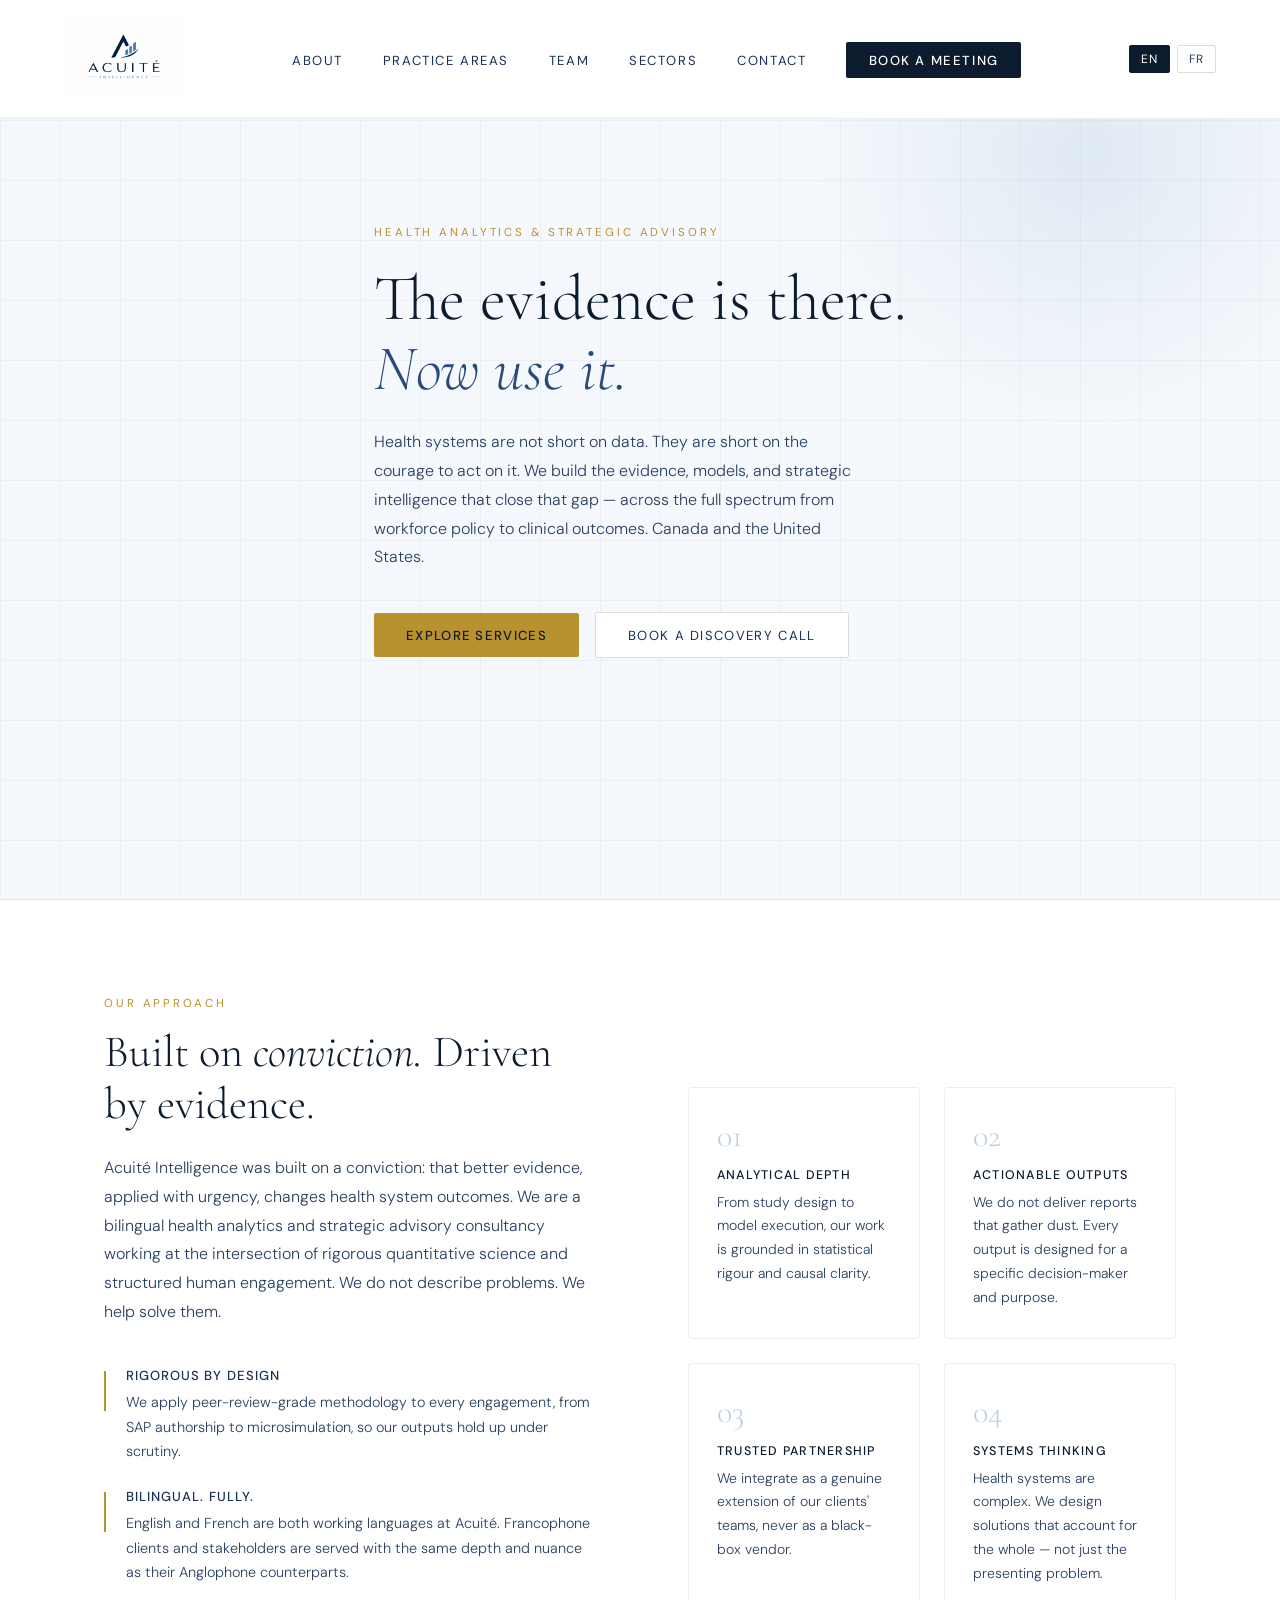
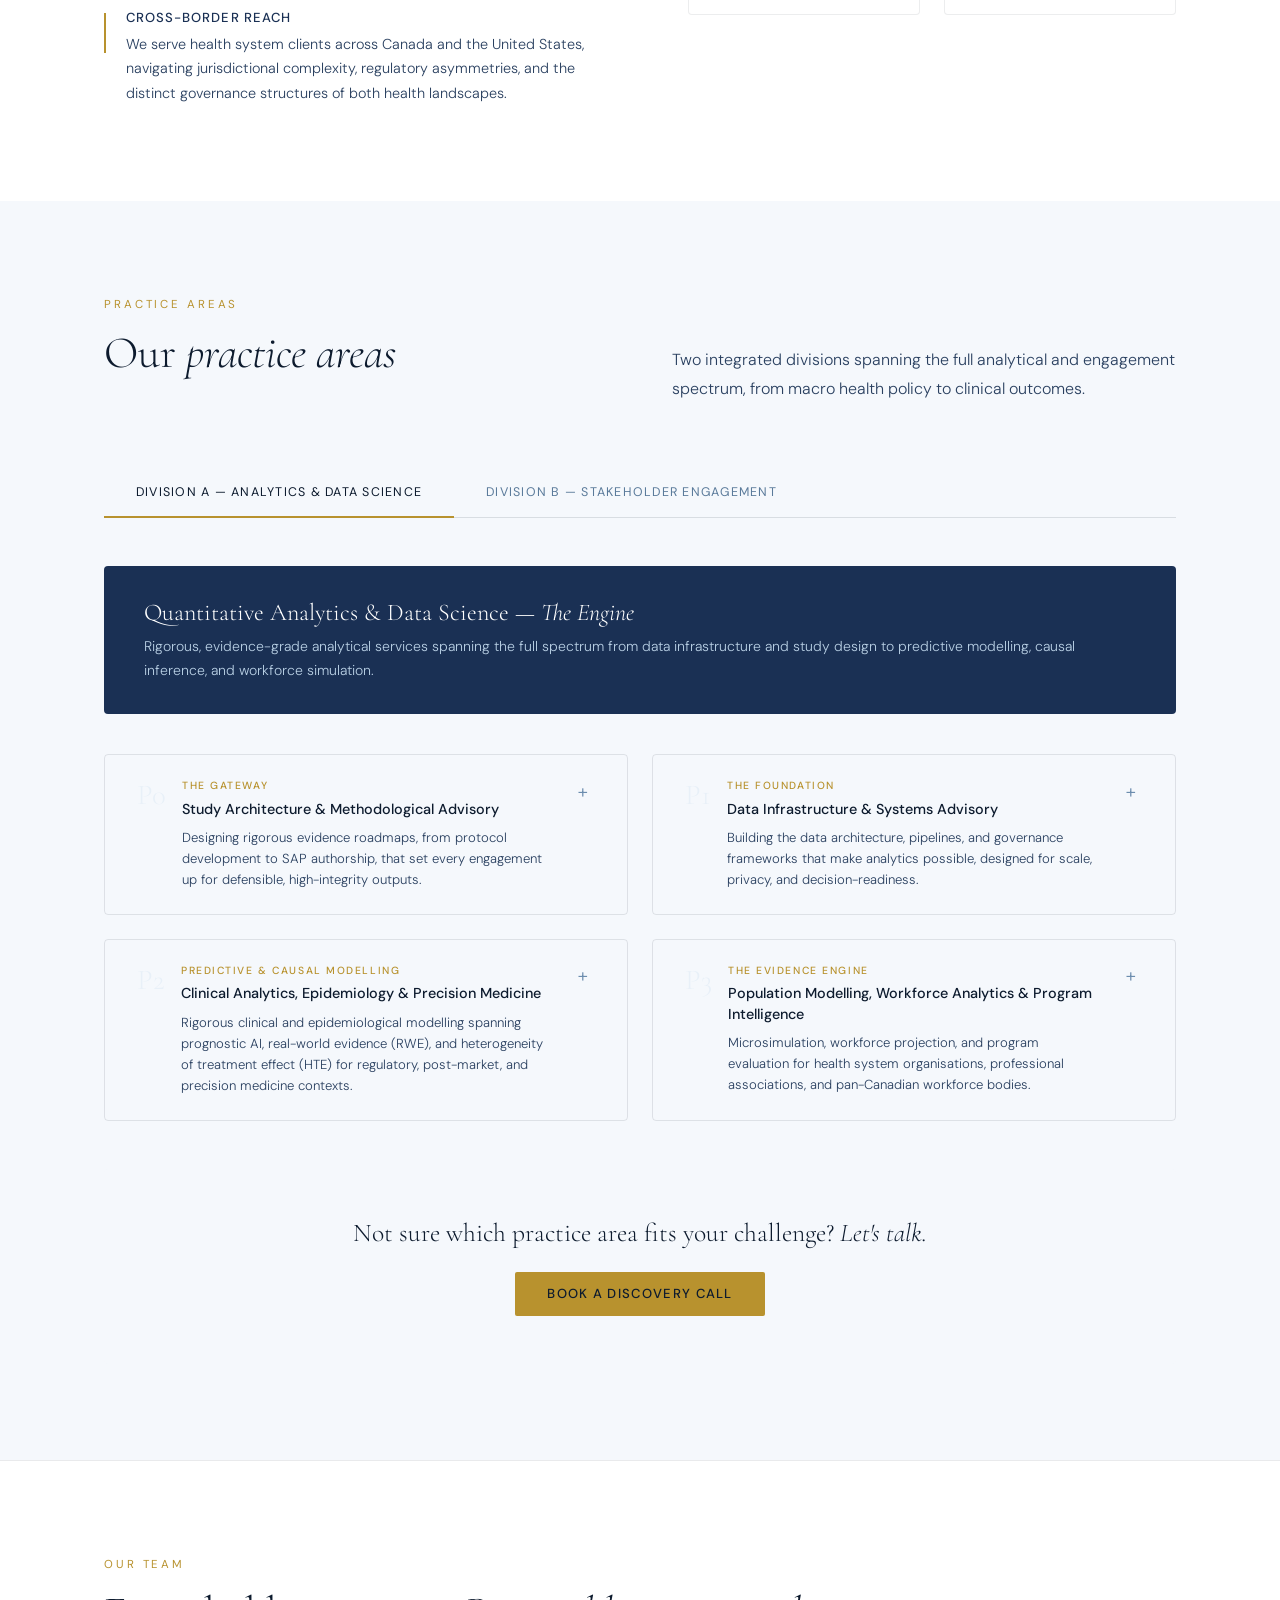
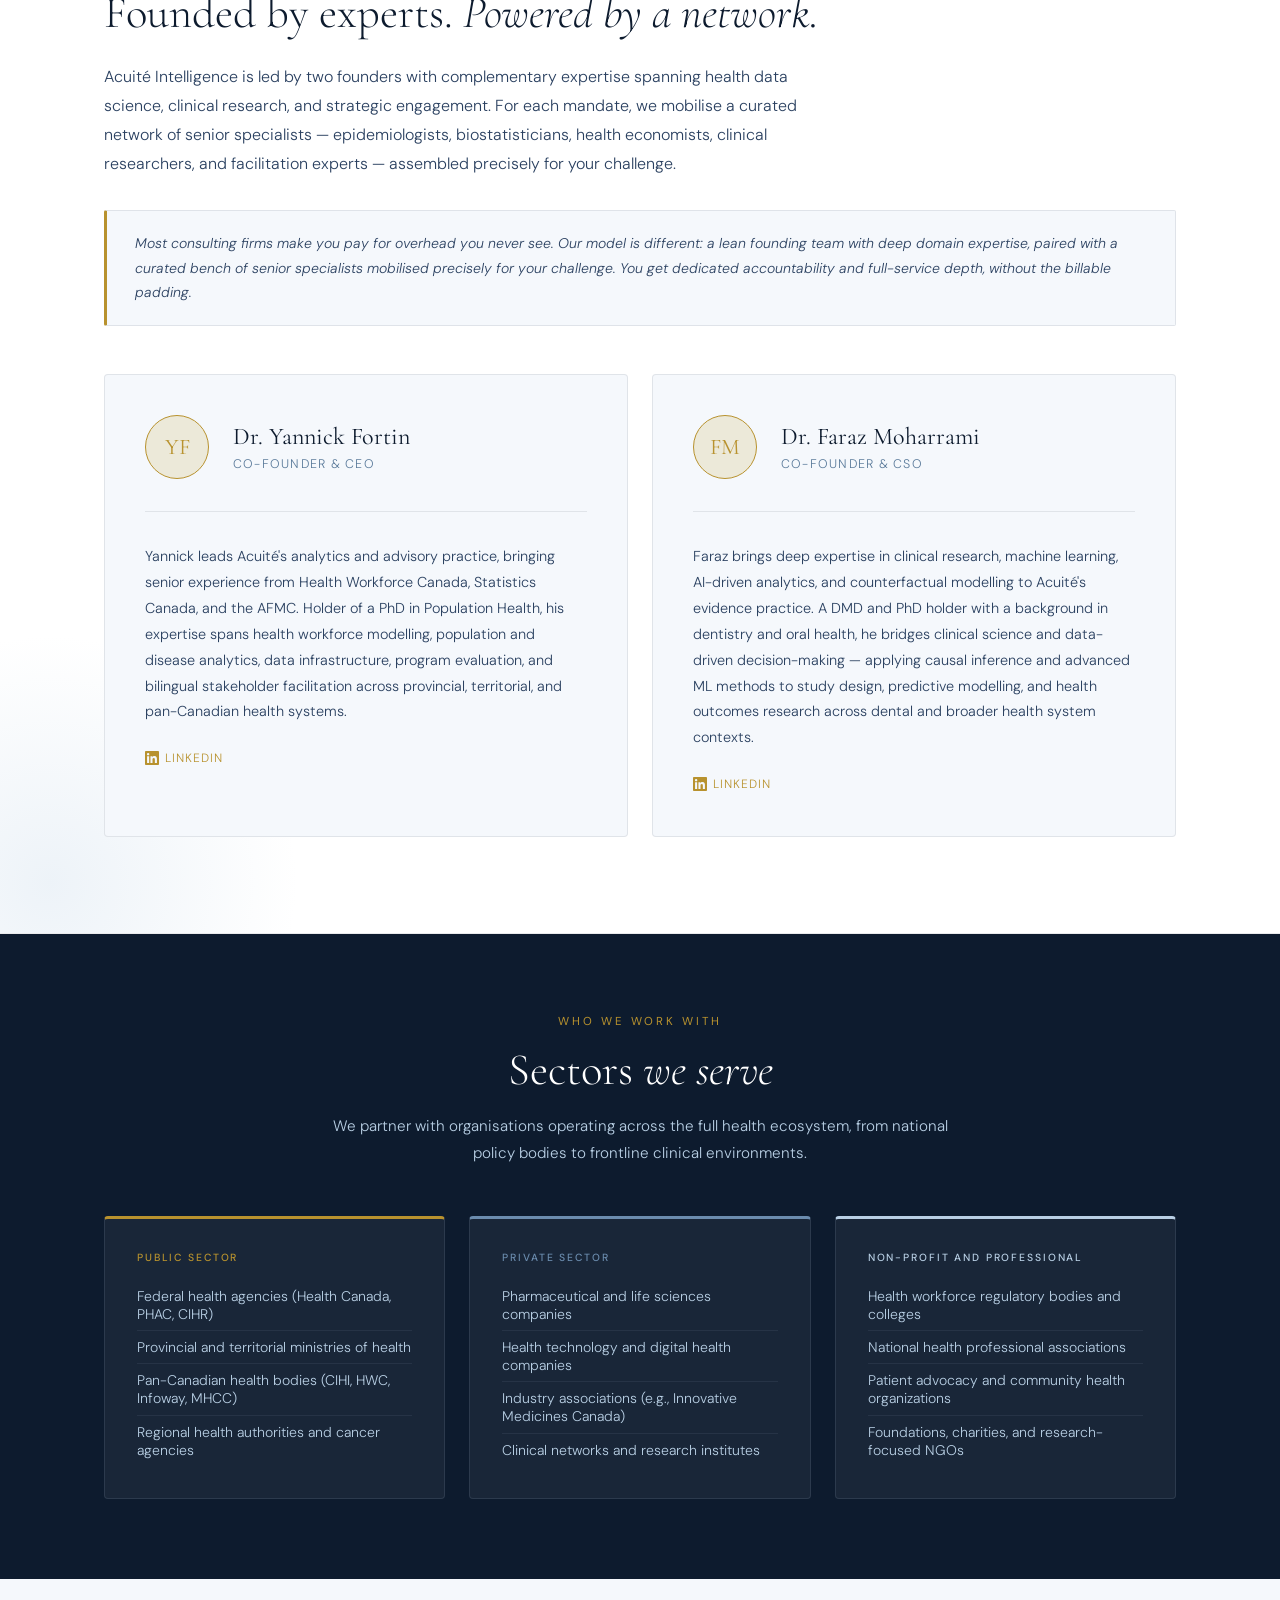
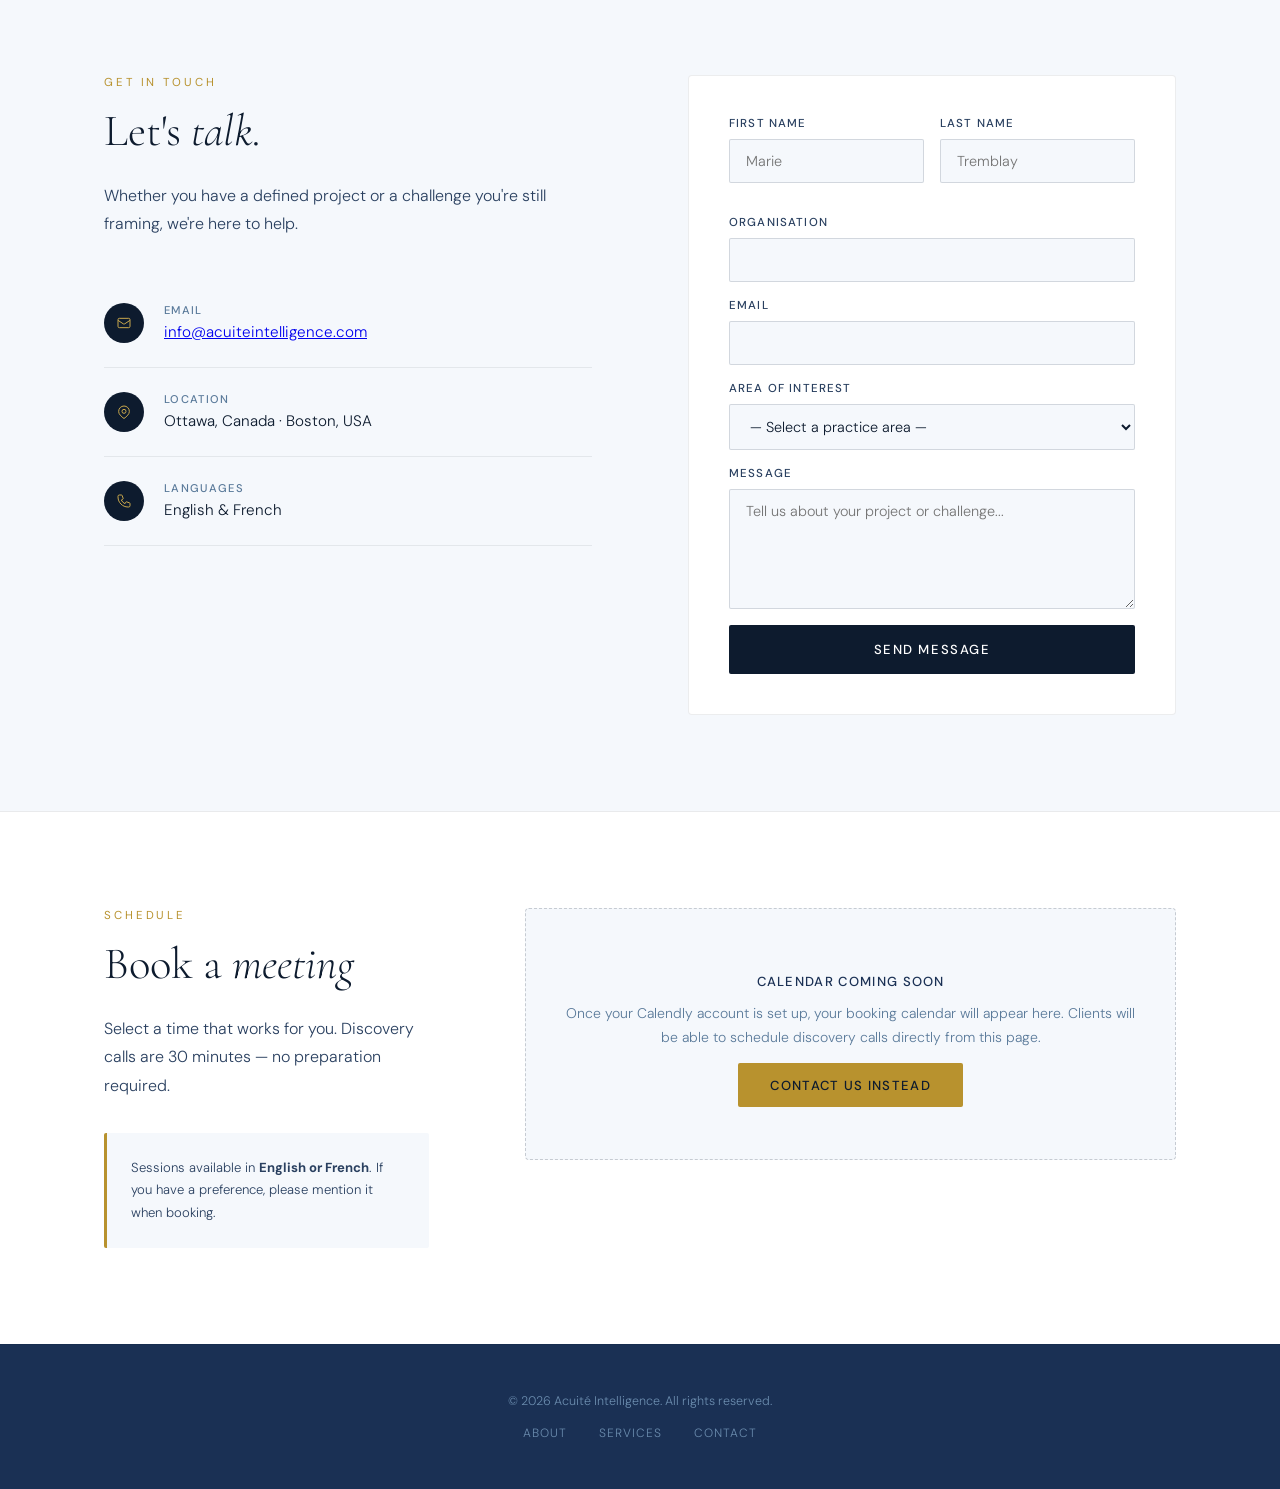
==== commit f773c797: "UI refinements and bio update - Nav: logo enlarged (80px), About restored, Our Team → Team, EN/FR to" ====
--- a/website/acuite-light-v16.html
+++ b/website/acuite-light-v16.html
@@ -1,4 +1,4 @@
-<!DOCTYPE html>
+﻿<!DOCTYPE html>
 <html lang="en">
 <head>
 <meta charset="UTF-8">
@@ -70,7 +70,7 @@
   }
 
   .nav-logo img {
-    height: 44px;
+    height: 80px;
     width: auto;
   }
 
@@ -251,36 +251,38 @@
   .hero-lang {
     display: flex;
     align-items: center;
-    gap: 0;
+    gap: 0.5rem;
     margin-bottom: 2rem;
   }
 
   .hero-lang-btn {
     background: none;
-    border: none;
-    padding: 0.2rem 0.6rem;
-    font-size: 0.72rem;
+    border: 1px solid var(--border-mid);
+    border-radius: 3px;
+    padding: 0.35rem 0.9rem;
+    font-size: 0.75rem;
     letter-spacing: 0.12em;
     font-weight: 400;
     cursor: pointer;
     color: var(--text-muted);
     font-family: 'DM Sans', sans-serif;
-    transition: color 0.2s;
+    transition: all 0.2s;
     text-transform: uppercase;
   }
 
   .hero-lang-divider {
-    font-size: 0.65rem;
-    color: var(--border-mid);
-    user-select: none;
+    display: none;
   }
 
   .hero-lang-btn.active {
-    color: var(--navy-deep);
+    background: var(--navy-deep);
+    color: var(--white);
+    border-color: var(--navy-deep);
     font-weight: 500;
   }
 
   .hero-lang-btn:hover:not(.active) {
+    border-color: var(--navy-mid);
     color: var(--navy-mid);
   }
 
@@ -387,6 +389,7 @@
 
   .btn-outline {
     color: var(--navy-mid);
+    background: var(--white);
     padding: 0.85rem 2rem;
     text-decoration: none;
     font-size: 0.82rem;
@@ -1140,11 +1143,10 @@
 
   .footer-inner {
     display: flex;
-    justify-content: space-between;
+    flex-direction: column;
     align-items: center;
-  }
-
-  .footer-logo img { height: 36px; filter: brightness(10); opacity: 0.7; }
+    gap: 1rem;
+  }
 
   .footer-copy {
     font-size: 0.78rem;
@@ -1243,7 +1245,7 @@
     #contact .form-group select { width: 100%; max-width: 100%; box-sizing: border-box; }
     .contact-form, .contact-form * { max-width: 100%; box-sizing: border-box; }
 
-    .footer-inner { flex-direction: column; gap: 1.5rem; text-align: center; }
+    .footer-inner { gap: 1rem; text-align: center; }
     .footer-links { justify-content: center; }
 
     .section-title { font-size: 2.2rem; }
@@ -1268,11 +1270,15 @@
   <ul class="nav-links">
     <li><a href="#about"><span lang-en>About</span><span lang-fr>À propos</span></a></li>
     <li><a href="#services"><span lang-en>Practice Areas</span><span lang-fr>Expertises</span></a></li>
-    <li><a href="#team"><span lang-en>Our Team</span><span lang-fr>L'équipe</span></a></li>
+    <li><a href="#team"><span lang-en>Team</span><span lang-fr>Équipe</span></a></li>
     <li><a href="#sectors"><span lang-en>Sectors</span><span lang-fr>Secteurs</span></a></li>
     <li><a href="#contact"><span lang-en>Contact</span><span lang-fr>Contact</span></a></li>
     <li><a href="#booking" class="nav-cta"><span lang-en>Book a Meeting</span><span lang-fr>Nous joindre</span></a></li>
   </ul>
+  <div class="nav-lang">
+    <button class="lang-btn active" id="navLangEn" onclick="setLang('en')">EN</button>
+    <button class="lang-btn" id="navLangFr" onclick="setLang('fr')">FR</button>
+  </div>
   <button class="hamburger" id="hamburger" onclick="toggleMenu()" aria-label="Menu">
     <span></span>
     <span></span>
@@ -1284,7 +1290,7 @@
 <div class="mobile-menu" id="mobileMenu">
   <a href="#about" onclick="closeMenu()"><span lang-en>About</span><span lang-fr>À propos</span></a>
   <a href="#services" onclick="closeMenu()"><span lang-en>Practice Areas</span><span lang-fr>Expertises</span></a>
-  <a href="#team" onclick="closeMenu()"><span lang-en>Our Team</span><span lang-fr>L'équipe</span></a>
+  <a href="#team" onclick="closeMenu()"><span lang-en>Team</span><span lang-fr>Équipe</span></a>
   <a href="#sectors" onclick="closeMenu()"><span lang-en>Sectors</span><span lang-fr>Secteurs</span></a>
   <a href="#contact" onclick="closeMenu()"><span lang-en>Contact</span><span lang-fr>Nous joindre</span></a>
   <a href="#booking" class="mobile-cta" onclick="closeMenu()"><span lang-en>Book a Meeting</span><span lang-fr>Nous joindre</span></a>
@@ -1300,11 +1306,6 @@
   <div class="hero-accent"></div>
   <div class="hero-content">
     <div class="hero-text fade-in">
-      <div class="hero-lang">
-        <button class="hero-lang-btn active" id="heroLangEn" onclick="setLang('en'); syncLang('en')">EN</button>
-        <span class="hero-lang-divider">|</span>
-        <button class="hero-lang-btn" id="heroLangFr" onclick="setLang('fr'); syncLang('fr')">FR</button>
-      </div>
       <p class="hero-eyebrow"><span lang-en>Health Analytics &amp; Strategic Advisory</span><span lang-fr>Analyse en santé et conseil stratégique</span></p>
       <h1 class="hero-title">
         <span lang-en>The evidence is there.<br><em>Now use it.</em></span>
@@ -1580,16 +1581,8 @@
               <p class="team-member-title"><span lang-en>Co-Founder &amp; CEO</span><span lang-fr>Cofondateur et PDG</span></p>
             </div>
           </div>
-          <p class="team-bio" lang-en>Yannick leads Acuité's analytics and advisory practice, bringing senior experience from Health Workforce Canada, Statistics Canada, and the AFMC. His expertise spans health workforce modelling, population and disease analytics, data infrastructure, program evaluation, and bilingual stakeholder facilitation across provincial, territorial, and pan-Canadian health systems.</p>
-          <p class="team-bio" lang-fr>Yannick dirige la pratique d'analyse et de conseil d'Acuité, fort d'une expérience acquise à Effectifs de la santé Canada, à Statistique Canada et à l'AFMC. Son expertise couvre la modélisation de la main-d'œuvre en santé, l'analyse des populations et des maladies, l'architecture de données, l'évaluation de programmes et la facilitation bilingue dans des contextes provinciaux, territoriaux et pancanadiens.</p>
-          <div class="team-credentials">
-            <span class="credential"><span lang-en>Health Workforce Canada</span><span lang-fr>Effectifs de la santé Canada</span></span>
-            <span class="credential"><span lang-en>Statistics Canada</span><span lang-fr>Statistique Canada</span></span>
-            <span class="credential">AFMC</span>
-            <span class="credential"><span lang-en>Workforce Modelling</span><span lang-fr>Modélisation main-d'œuvre</span></span>
-            <span class="credential"><span lang-en>Program Evaluation</span><span lang-fr>Évaluation de programmes</span></span>
-            <span class="credential">EN / FR</span>
-          </div>
+          <p class="team-bio" lang-en>Yannick leads Acuité's analytics and advisory practice, bringing senior experience from Health Workforce Canada, Statistics Canada, and the AFMC. Holder of a PhD in Population Health, his expertise spans health workforce modelling, population and disease analytics, data infrastructure, program evaluation, and bilingual stakeholder facilitation across provincial, territorial, and pan-Canadian health systems.</p>
+          <p class="team-bio" lang-fr>Yannick dirige la pratique d'analyse et de conseil d'Acuité, fort d'une expérience acquise à Effectifs de la santé Canada, à Statistique Canada et à l'AFMC. Titulaire d'un doctorat en santé des populations, son expertise couvre la modélisation de la main-d'œuvre en santé, l'analyse des populations et des maladies, l'architecture de données, l'évaluation de programmes et la facilitation bilingue dans des contextes provinciaux, territoriaux et pancanadiens.</p>
           <div style="margin-top: 1.25rem;">
             <a href="https://www.linkedin.com/in/yfortin101/" target="_blank" style="font-size: 0.75rem; letter-spacing: 0.08em; text-transform: uppercase; color: var(--gold); text-decoration: none; display: inline-flex; align-items: center; gap: 0.4rem; transition: opacity 0.2s;" onmouseover="this.style.opacity='0.7'" onmouseout="this.style.opacity='1'">
               <svg width="14" height="14" viewBox="0 0 24 24" fill="currentColor"><path d="M20.447 20.452h-3.554v-5.569c0-1.328-.027-3.037-1.852-3.037-1.853 0-2.136 1.445-2.136 2.939v5.667H9.351V9h3.414v1.561h.046c.477-.9 1.637-1.85 3.37-1.85 3.601 0 4.267 2.37 4.267 5.455v6.286zM5.337 7.433a2.062 2.062 0 01-2.063-2.065 2.064 2.064 0 112.063 2.065zm1.782 13.019H3.555V9h3.564v11.452zM22.225 0H1.771C.792 0 0 .774 0 1.729v20.542C0 23.227.792 24 1.771 24h20.451C23.2 24 24 23.227 24 22.271V1.729C24 .774 23.2 0 22.222 0h.003z"/></svg>
@@ -1607,13 +1600,6 @@
           </div>
           <p class="team-bio" lang-en>Faraz brings deep expertise in clinical research, machine learning, AI-driven analytics, and counterfactual modelling to Acuité's evidence practice. A DMD and PhD holder with a background in dentistry and oral health, he bridges clinical science and data-driven decision-making — applying causal inference and advanced ML methods to study design, predictive modelling, and health outcomes research across dental and broader health system contexts.</p>
           <p class="team-bio" lang-fr>Faraz apporte une expertise approfondie en recherche clinique, en apprentissage automatique, en analyse par intelligence artificielle et en modélisation contrefactuelle à la pratique d'Acuité. Titulaire d'un DMD et d'un doctorat, avec une formation en dentisterie et en santé buccodentaire, il fait le pont entre la science clinique et la prise de décision fondée sur les données — en appliquant l'inférence causale et des méthodes avancées d'apprentissage automatique à la conception d'études, à la modélisation prédictive et à la recherche en résultats de santé.</p>
-          <div class="team-credentials">
-            <span class="credential">DMD · PhD</span>
-            <span class="credential"><span lang-en>Machine Learning & AI</span><span lang-fr>Apprentissage automatique et IA</span></span>
-            <span class="credential"><span lang-en>Dentistry & Oral Health</span><span lang-fr>Dentisterie et santé buccodentaire</span></span>
-            <span class="credential"><span lang-en>Clinical Research</span><span lang-fr>Recherche clinique</span></span>
-            <span class="credential">HEOR</span>
-          </div>
           <div style="margin-top: 1.25rem;">
             <a href="https://www.linkedin.com/in/faraz-moharrami-dmd-phd-2a016615b/" target="_blank" style="font-size: 0.75rem; letter-spacing: 0.08em; text-transform: uppercase; color: var(--gold); text-decoration: none; display: inline-flex; align-items: center; gap: 0.4rem; transition: opacity 0.2s;" onmouseover="this.style.opacity='0.7'" onmouseout="this.style.opacity='1'">
               <svg width="14" height="14" viewBox="0 0 24 24" fill="currentColor"><path d="M20.447 20.452h-3.554v-5.569c0-1.328-.027-3.037-1.852-3.037-1.853 0-2.136 1.445-2.136 2.939v5.667H9.351V9h3.414v1.561h.046c.477-.9 1.637-1.85 3.37-1.85 3.601 0 4.267 2.37 4.267 5.455v6.286zM5.337 7.433a2.062 2.062 0 01-2.063-2.065 2.064 2.064 0 112.063 2.065zm1.782 13.019H3.555V9h3.564v11.452zM22.225 0H1.771C.792 0 0 .774 0 1.729v20.542C0 23.227.792 24 1.771 24h20.451C23.2 24 24 23.227 24 22.271V1.729C24 .774 23.2 0 22.222 0h.003z"/></svg>
@@ -1806,11 +1792,7 @@
 <!-- FOOTER -->
 <footer>
   <div class="container">
-    <div class="footer-inner">
-      <div class="footer-logo">
-        <img src="[data-uri]" alt="Acuité Intelligence">
-      </div>
-      <p class="footer-copy">
+    <div class="footer-inner">      <p class="footer-copy">
         © 2026 Acuité Intelligence. <span lang-en>All rights reserved.</span><span lang-fr>Tous droits réservés.</span>
       </p>
       <div class="footer-links">
@@ -1828,6 +1810,11 @@
   // Update textarea placeholder
   const ta = document.getElementById('contactMessage');
   if (ta) ta.placeholder = lang === 'fr' ? ta.dataset.placeholderFr : ta.dataset.placeholderEn;
+  // sync nav buttons
+  const navEn = document.getElementById('navLangEn');
+  const navFr = document.getElementById('navLangFr');
+  if (navEn) navEn.classList.toggle('active', lang === 'en');
+  if (navFr) navFr.classList.toggle('active', lang === 'fr');
   // sync hero buttons
   const heroEn = document.getElementById('heroLangEn');
   const heroFr = document.getElementById('heroLangFr');
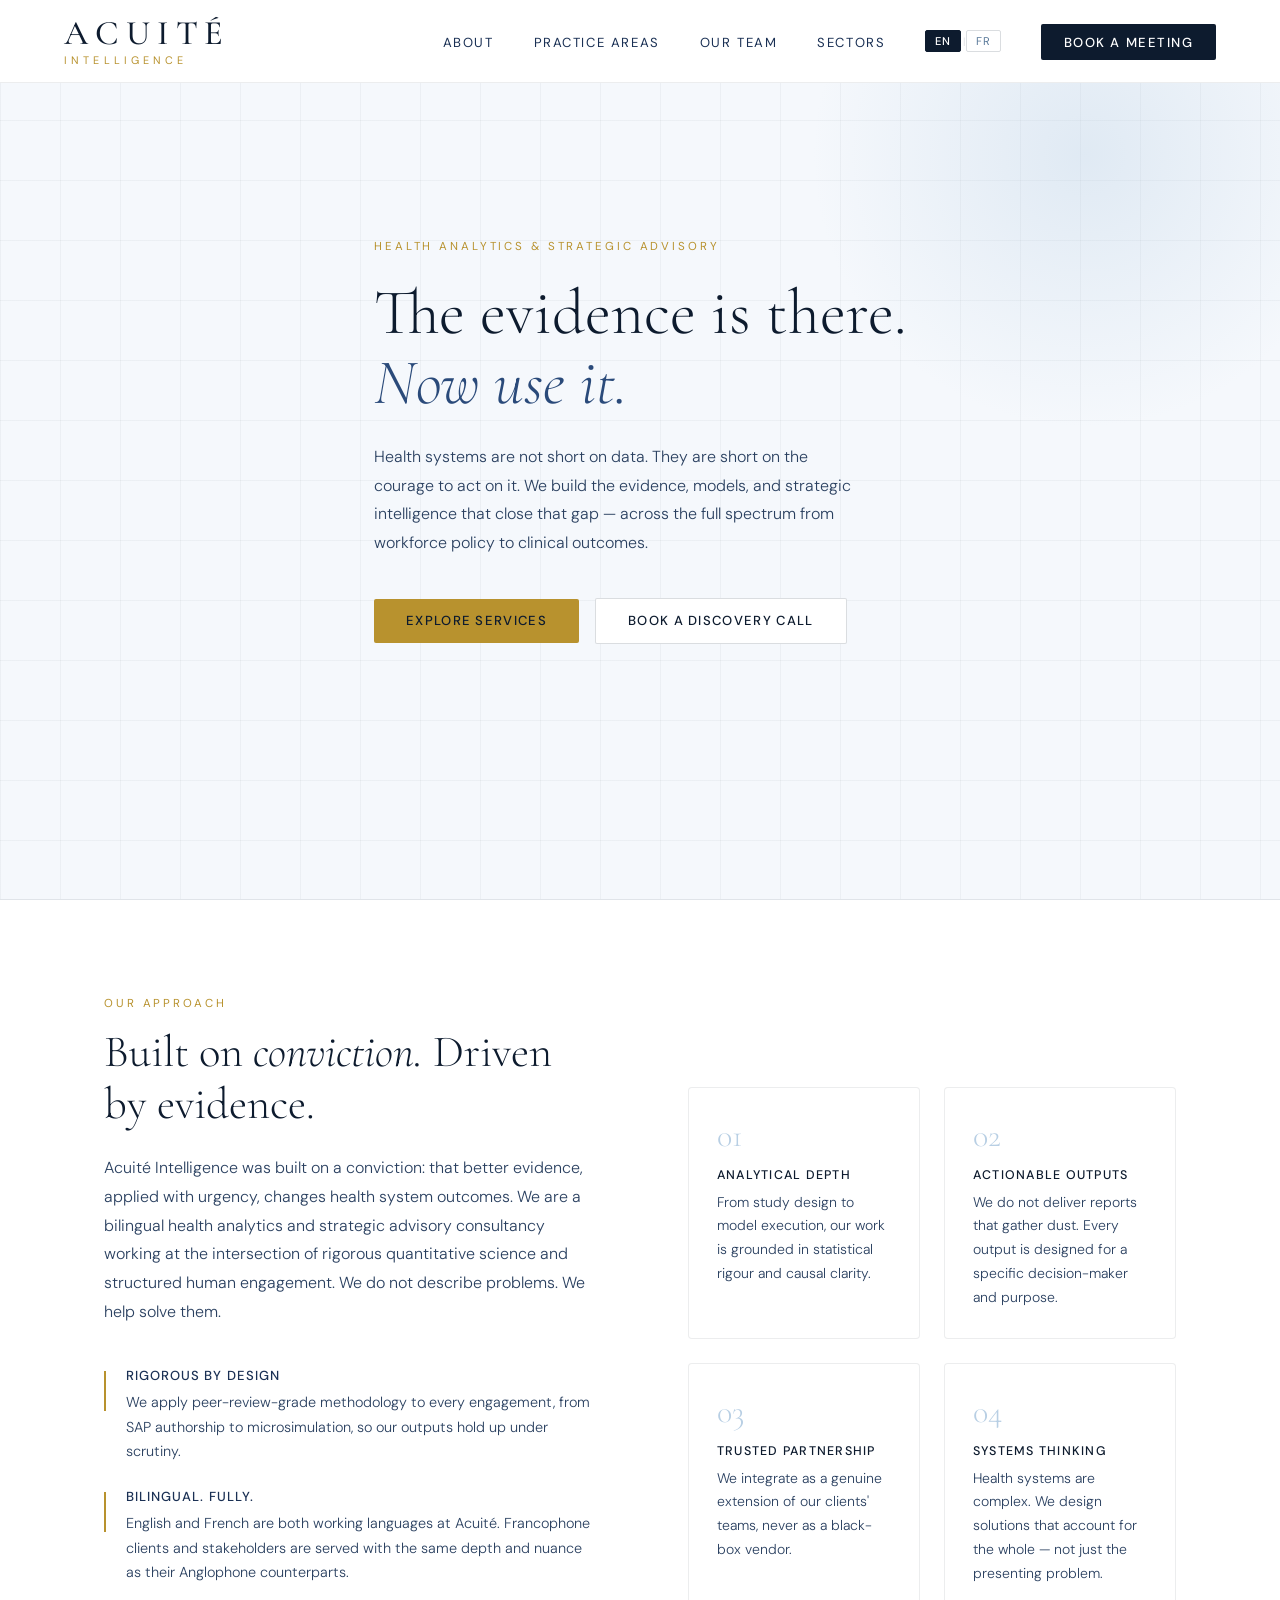
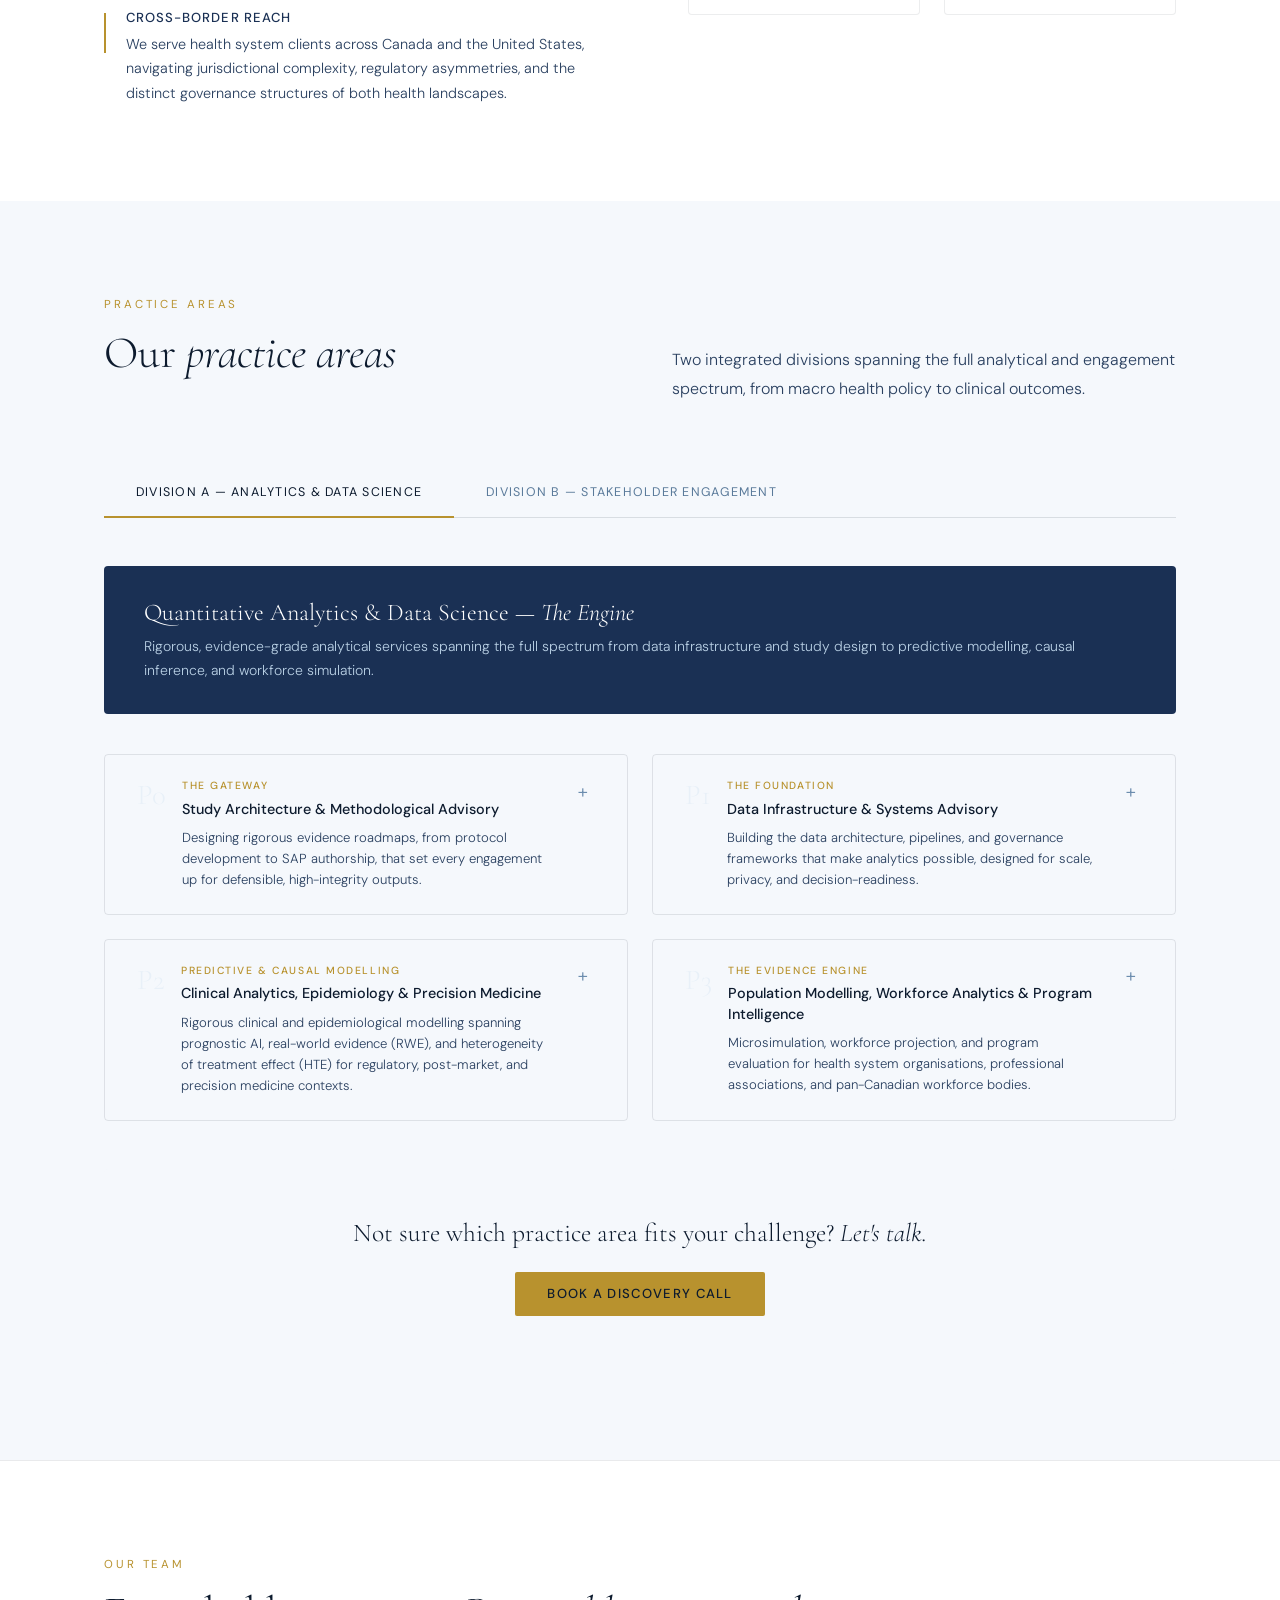
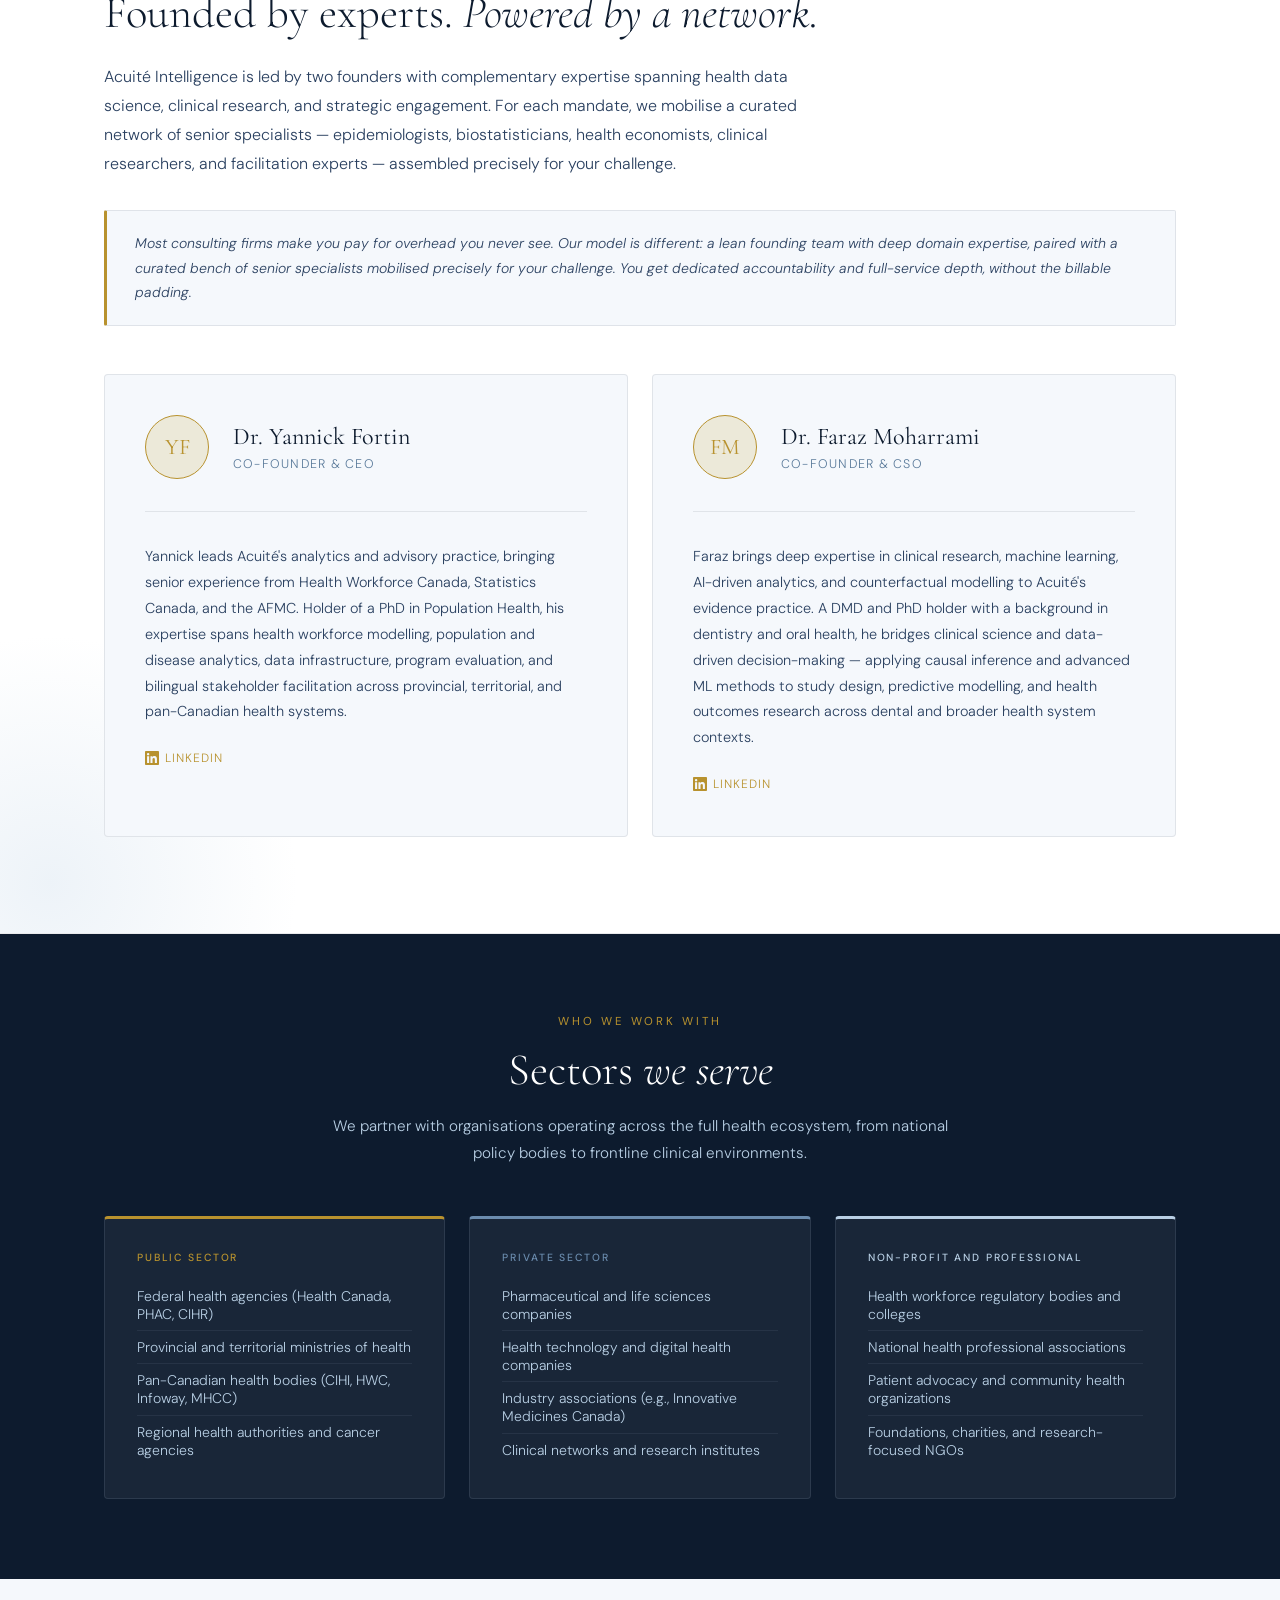
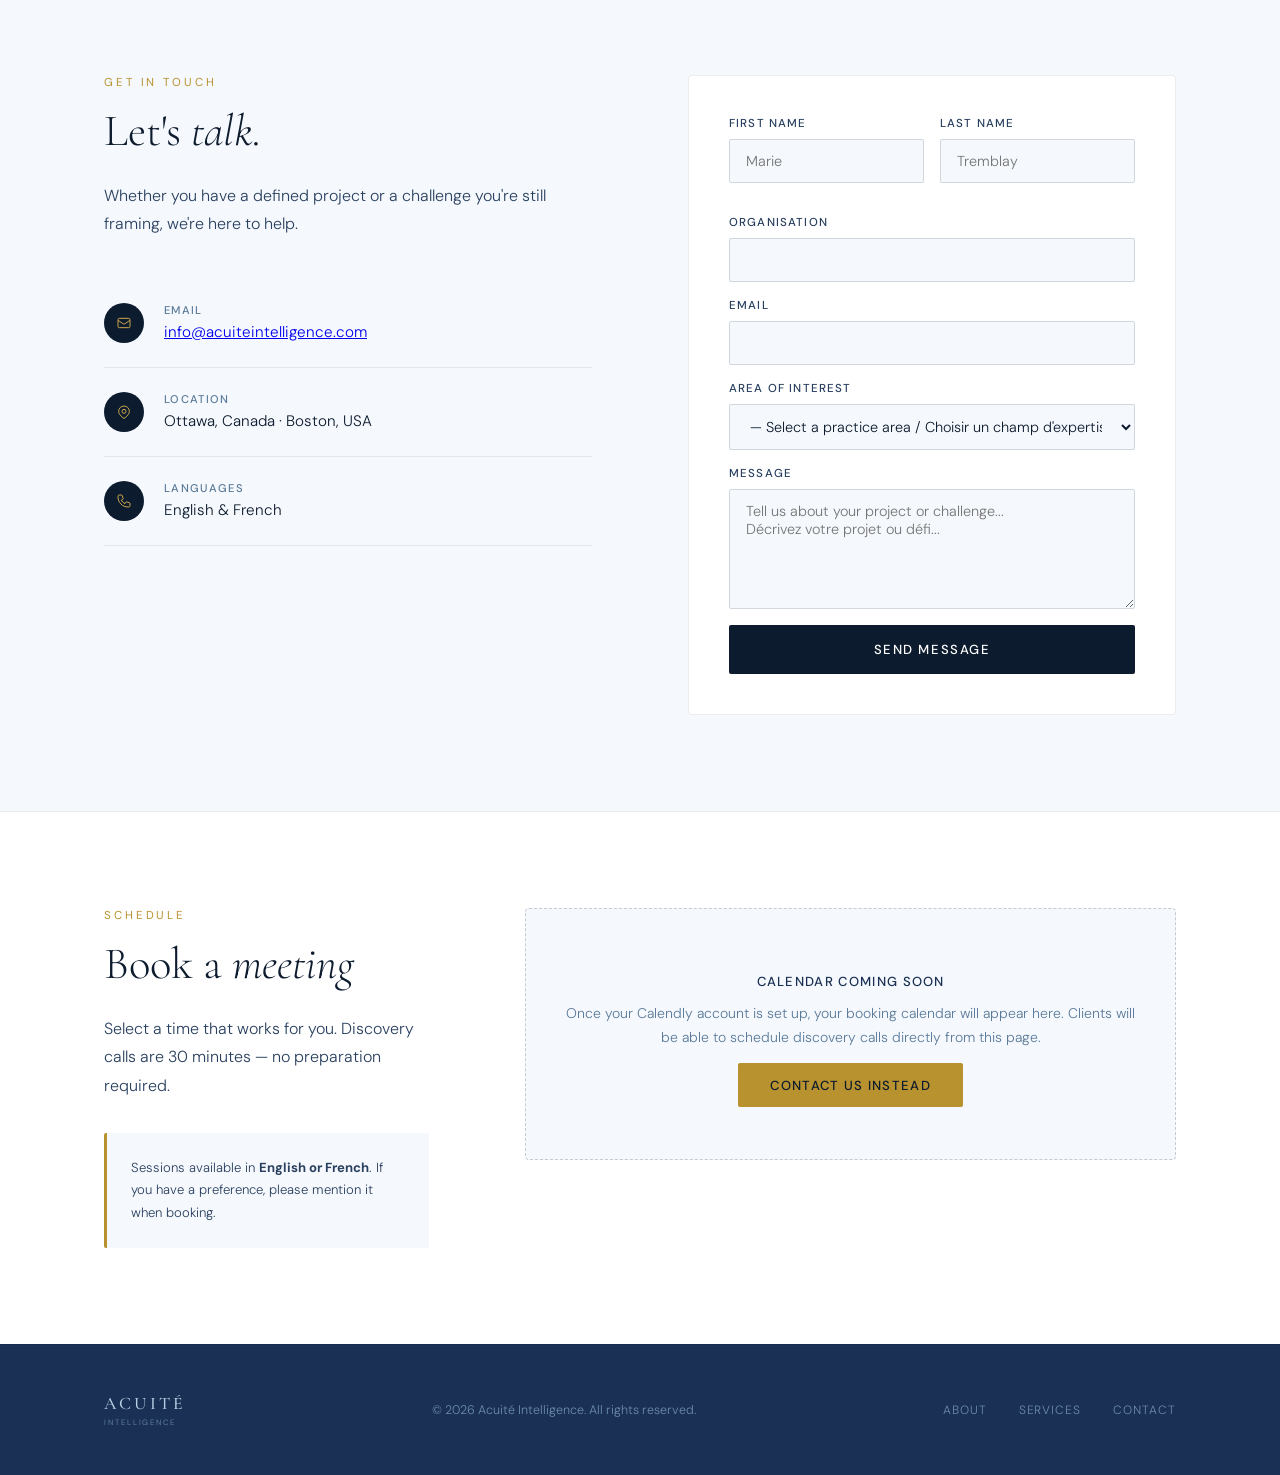
==== commit 1aa957cf: "Update to v21 — text logo, integrated nav EN/FR toggle, LinkedIn modal - Nav: replaced base64 image " ====
--- a/website/acuite-light-v16.html
+++ b/website/acuite-light-v16.html
@@ -1,4 +1,4 @@
-﻿<!DOCTYPE html>
+<!DOCTYPE html>
 <html lang="en">
 <head>
 <meta charset="UTF-8">
@@ -52,7 +52,7 @@
     position: fixed;
     top: 0; left: 0; right: 0;
     z-index: 100;
-    padding: 1.2rem 4rem;
+    padding: 1rem 4rem;
     display: flex;
     align-items: center;
     justify-content: space-between;
@@ -69,10 +69,35 @@
     text-decoration: none;
   }
 
-  .nav-logo img {
-    height: 80px;
-    width: auto;
-  }
+  .nav-logo-text {
+    display: flex;
+    flex-direction: column;
+    line-height: 1;
+    text-decoration: none;
+    gap: 5px;
+  }
+
+  .nav-logo-name {
+    font-family: 'Cormorant Garamond', serif;
+    font-size: 2.15rem;
+    font-weight: 500;
+    letter-spacing: 0.2em;
+    color: var(--navy-deep);
+    line-height: 1;
+  }
+
+  .nav-logo-sub {
+    font-family: 'DM Sans', sans-serif;
+    font-size: 0.68rem;
+    font-weight: 400;
+    letter-spacing: 0.38em;
+    color: var(--gold);
+    text-transform: uppercase;
+    line-height: 1;
+  }
+
+  .nav-logo:hover .nav-logo-name { color: var(--navy-mid); }
+  .nav-logo:hover .nav-logo-sub { color: var(--navy-light); }
 
   .nav-links {
     display: flex;
@@ -128,6 +153,48 @@
   }
 
   .nav-cta:hover { background: var(--navy-mid) !important; color: var(--white) !important; }
+
+  /* ─── NAV LANG TOGGLE ─── */
+  .nav-lang-item {
+    display: flex;
+    align-items: center;
+    gap: 0;
+  }
+
+  .nav-lang-toggle {
+    background: none;
+    border: 1px solid var(--border-mid);
+    padding: 0.2rem 0.55rem;
+    font-size: 0.7rem;
+    letter-spacing: 0.1em;
+    font-weight: 400;
+    cursor: pointer;
+    color: var(--text-muted);
+    font-family: 'DM Sans', sans-serif;
+    transition: all 0.2s;
+    text-transform: uppercase;
+    border-radius: 2px;
+  }
+
+  .nav-lang-toggle.active {
+    background: var(--navy-deep);
+    color: var(--white);
+    border-color: var(--navy-deep);
+    font-weight: 500;
+  }
+
+  .nav-lang-toggle:hover:not(.active) {
+    border-color: var(--navy-mid);
+    color: var(--navy-deep);
+  }
+
+  .nav-lang-sep {
+    color: var(--border-mid);
+    font-size: 0.65rem;
+    user-select: none;
+    padding: 0 0.1rem;
+  }
+
 
   /* ─── HAMBURGER MENU ─── */
   .hamburger {
@@ -251,38 +318,36 @@
   .hero-lang {
     display: flex;
     align-items: center;
-    gap: 0.5rem;
+    gap: 0;
     margin-bottom: 2rem;
   }
 
   .hero-lang-btn {
     background: none;
-    border: 1px solid var(--border-mid);
-    border-radius: 3px;
-    padding: 0.35rem 0.9rem;
-    font-size: 0.75rem;
+    border: none;
+    padding: 0.2rem 0.6rem;
+    font-size: 0.72rem;
     letter-spacing: 0.12em;
     font-weight: 400;
     cursor: pointer;
     color: var(--text-muted);
     font-family: 'DM Sans', sans-serif;
-    transition: all 0.2s;
+    transition: color 0.2s;
     text-transform: uppercase;
   }
 
   .hero-lang-divider {
-    display: none;
+    font-size: 0.65rem;
+    color: var(--border-mid);
+    user-select: none;
   }
 
   .hero-lang-btn.active {
-    background: var(--navy-deep);
-    color: var(--white);
-    border-color: var(--navy-deep);
+    color: var(--navy-deep);
     font-weight: 500;
   }
 
   .hero-lang-btn:hover:not(.active) {
-    border-color: var(--navy-mid);
     color: var(--navy-mid);
   }
 
@@ -388,20 +453,20 @@
   .btn-primary:hover { background: var(--gold-light); }
 
   .btn-outline {
-    color: var(--navy-mid);
-    background: var(--white);
+    color: var(--navy-deep);
     padding: 0.85rem 2rem;
     text-decoration: none;
     font-size: 0.82rem;
-    font-weight: 400;
+    font-weight: 500;
     letter-spacing: 0.1em;
     text-transform: uppercase;
     border: 1px solid var(--border-mid);
     border-radius: 2px;
     transition: all 0.2s;
-  }
-
-  .btn-outline:hover { border-color: var(--navy-deep); color: var(--navy-deep); }
+    background: var(--white);
+  }
+
+  .btn-outline:hover { border-color: var(--navy-deep); background: var(--pearl); }
 
   .hero-visual {
     display: flex;
@@ -1143,10 +1208,12 @@
 
   .footer-inner {
     display: flex;
-    flex-direction: column;
+    justify-content: space-between;
     align-items: center;
-    gap: 1rem;
-  }
+  }
+
+
+  .footer-logo img { height: 36px; filter: brightness(10); opacity: 0.7; }
 
   .footer-copy {
     font-size: 0.78rem;
@@ -1186,10 +1253,6 @@
   [lang-fr] { display: none; }
   body.fr [lang-en] { display: none; }
   body.fr [lang-fr] { display: block; }
-  body.fr select[lang-fr] { display: block !important; }
-  body.fr select[lang-en] { display: none !important; }
-  select[lang-fr] { display: none; }
-  select[lang-en] { display: block; }
   body.fr span[lang-fr] { display: inline; }
   body.fr span[lang-en] { display: none; }
   body.fr .hero-subtitle-fr { display: block; }
@@ -1245,7 +1308,7 @@
     #contact .form-group select { width: 100%; max-width: 100%; box-sizing: border-box; }
     .contact-form, .contact-form * { max-width: 100%; box-sizing: border-box; }
 
-    .footer-inner { gap: 1rem; text-align: center; }
+    .footer-inner { flex-direction: column; gap: 1.5rem; text-align: center; }
     .footer-links { justify-content: center; }
 
     .section-title { font-size: 2.2rem; }
@@ -1265,20 +1328,19 @@
 <!-- NAV -->
 <nav>
   <a href="#home" class="nav-logo">
-    <img src="[data-uri]" alt="Acuité Intelligence" id="nav-logo-img">
+    <span class="nav-logo-text">
+      <span class="nav-logo-name">ACUITÉ</span>
+      <span class="nav-logo-sub">INTELLIGENCE</span>
+    </span>
   </a>
   <ul class="nav-links">
     <li><a href="#about"><span lang-en>About</span><span lang-fr>À propos</span></a></li>
     <li><a href="#services"><span lang-en>Practice Areas</span><span lang-fr>Expertises</span></a></li>
-    <li><a href="#team"><span lang-en>Team</span><span lang-fr>Équipe</span></a></li>
+    <li><a href="#team"><span lang-en>Our Team</span><span lang-fr>L'équipe</span></a></li>
     <li><a href="#sectors"><span lang-en>Sectors</span><span lang-fr>Secteurs</span></a></li>
-    <li><a href="#contact"><span lang-en>Contact</span><span lang-fr>Contact</span></a></li>
-    <li><a href="#booking" class="nav-cta"><span lang-en>Book a Meeting</span><span lang-fr>Nous joindre</span></a></li>
+    <li class="nav-lang-item"><button class="nav-lang-toggle active" id="navLangEn" onclick="setLang('en')">EN</button><span class="nav-lang-sep">|</span><button class="nav-lang-toggle" id="navLangFr" onclick="setLang('fr')">FR</button></li>
+    <li><a href="#contact" class="nav-cta"><span lang-en>Book a Meeting</span><span lang-fr>Nous joindre</span></a></li>
   </ul>
-  <div class="nav-lang">
-    <button class="lang-btn active" id="navLangEn" onclick="setLang('en')">EN</button>
-    <button class="lang-btn" id="navLangFr" onclick="setLang('fr')">FR</button>
-  </div>
   <button class="hamburger" id="hamburger" onclick="toggleMenu()" aria-label="Menu">
     <span></span>
     <span></span>
@@ -1290,13 +1352,12 @@
 <div class="mobile-menu" id="mobileMenu">
   <a href="#about" onclick="closeMenu()"><span lang-en>About</span><span lang-fr>À propos</span></a>
   <a href="#services" onclick="closeMenu()"><span lang-en>Practice Areas</span><span lang-fr>Expertises</span></a>
-  <a href="#team" onclick="closeMenu()"><span lang-en>Team</span><span lang-fr>Équipe</span></a>
+  <a href="#team" onclick="closeMenu()"><span lang-en>Our Team</span><span lang-fr>L'équipe</span></a>
   <a href="#sectors" onclick="closeMenu()"><span lang-en>Sectors</span><span lang-fr>Secteurs</span></a>
-  <a href="#contact" onclick="closeMenu()"><span lang-en>Contact</span><span lang-fr>Nous joindre</span></a>
-  <a href="#booking" class="mobile-cta" onclick="closeMenu()"><span lang-en>Book a Meeting</span><span lang-fr>Nous joindre</span></a>
+  <a href="#contact" class="mobile-cta" onclick="closeMenu()"><span lang-en>Book a Meeting</span><span lang-fr>Nous joindre</span></a>
   <div class="mobile-lang">
-    <button id="mobileLangEn" class="active" onclick="setLang('en'); updateMobileLang('en')">EN</button>
-    <button id="mobileLangFr" onclick="setLang('fr'); updateMobileLang('fr')">FR</button>
+    <button id="mobileLangEn" class="active" onclick="setLang('en'); updateMobileLang('en')">EN — English</button>
+    <button id="mobileLangFr" onclick="setLang('fr'); updateMobileLang('fr')">FR — Français</button>
   </div>
 </div>
 
@@ -1311,8 +1372,8 @@
         <span lang-en>The evidence is there.<br><em>Now use it.</em></span>
         <span lang-fr>Les données sont là.<br><em>Passons à l'action.</em></span>
       </h1>
-      <p class="hero-subtitle hero-subtitle-en">Health systems are not short on data. They are short on the courage to act on it. We build the evidence, models, and strategic intelligence that close that gap — across the full spectrum from workforce policy to clinical outcomes. Canada and the United States.</p>
-      <p class="hero-subtitle hero-subtitle-fr">Les systèmes de santé croulent sous les données. Ce qui fait défaut, c'est la volonté d'agir sur celles-ci. On construit les preuves, les modèles et l'intelligence stratégique qui permettent de passer aux actes — de la planification de la main-d'œuvre jusqu'aux résultats cliniques. Canada et États-Unis.</p>
+      <p class="hero-subtitle hero-subtitle-en">Health systems are not short on data. They are short on the courage to act on it. We build the evidence, models, and strategic intelligence that close that gap — across the full spectrum from workforce policy to clinical outcomes.</p>
+      <p class="hero-subtitle hero-subtitle-fr">Les systèmes de santé croulent sous les données. Ce qui fait défaut, c'est la volonté d'agir sur celles-ci. On construit les preuves, les modèles et l'intelligence stratégique qui permettent de passer aux actes — de la planification de la main-d'œuvre jusqu'aux résultats cliniques.</p>
       <div class="hero-actions">
         <a href="#services" class="btn-primary"><span lang-en>Explore Services</span><span lang-fr>Nos services</span></a>
         <a href="#booking" class="btn-outline"><span lang-en>Book a Discovery Call</span><span lang-fr>Nous joindre</span></a>
@@ -1584,7 +1645,7 @@
           <p class="team-bio" lang-en>Yannick leads Acuité's analytics and advisory practice, bringing senior experience from Health Workforce Canada, Statistics Canada, and the AFMC. Holder of a PhD in Population Health, his expertise spans health workforce modelling, population and disease analytics, data infrastructure, program evaluation, and bilingual stakeholder facilitation across provincial, territorial, and pan-Canadian health systems.</p>
           <p class="team-bio" lang-fr>Yannick dirige la pratique d'analyse et de conseil d'Acuité, fort d'une expérience acquise à Effectifs de la santé Canada, à Statistique Canada et à l'AFMC. Titulaire d'un doctorat en santé des populations, son expertise couvre la modélisation de la main-d'œuvre en santé, l'analyse des populations et des maladies, l'architecture de données, l'évaluation de programmes et la facilitation bilingue dans des contextes provinciaux, territoriaux et pancanadiens.</p>
           <div style="margin-top: 1.25rem;">
-            <a href="https://www.linkedin.com/in/yfortin101/" target="_blank" style="font-size: 0.75rem; letter-spacing: 0.08em; text-transform: uppercase; color: var(--gold); text-decoration: none; display: inline-flex; align-items: center; gap: 0.4rem; transition: opacity 0.2s;" onmouseover="this.style.opacity='0.7'" onmouseout="this.style.opacity='1'">
+            <a href="#" onclick="showLinkedIn('https://www.linkedin.com/in/yfortin101/', 'Dr. Yannick Fortin'); return false;" style="font-size: 0.75rem; letter-spacing: 0.08em; text-transform: uppercase; color: var(--gold); text-decoration: none; display: inline-flex; align-items: center; gap: 0.4rem; transition: opacity 0.2s;" onmouseover="this.style.opacity='0.7'" onmouseout="this.style.opacity='1'">
               <svg width="14" height="14" viewBox="0 0 24 24" fill="currentColor"><path d="M20.447 20.452h-3.554v-5.569c0-1.328-.027-3.037-1.852-3.037-1.853 0-2.136 1.445-2.136 2.939v5.667H9.351V9h3.414v1.561h.046c.477-.9 1.637-1.85 3.37-1.85 3.601 0 4.267 2.37 4.267 5.455v6.286zM5.337 7.433a2.062 2.062 0 01-2.063-2.065 2.064 2.064 0 112.063 2.065zm1.782 13.019H3.555V9h3.564v11.452zM22.225 0H1.771C.792 0 0 .774 0 1.729v20.542C0 23.227.792 24 1.771 24h20.451C23.2 24 24 23.227 24 22.271V1.729C24 .774 23.2 0 22.222 0h.003z"/></svg>
               LinkedIn
             </a>
@@ -1601,7 +1662,7 @@
           <p class="team-bio" lang-en>Faraz brings deep expertise in clinical research, machine learning, AI-driven analytics, and counterfactual modelling to Acuité's evidence practice. A DMD and PhD holder with a background in dentistry and oral health, he bridges clinical science and data-driven decision-making — applying causal inference and advanced ML methods to study design, predictive modelling, and health outcomes research across dental and broader health system contexts.</p>
           <p class="team-bio" lang-fr>Faraz apporte une expertise approfondie en recherche clinique, en apprentissage automatique, en analyse par intelligence artificielle et en modélisation contrefactuelle à la pratique d'Acuité. Titulaire d'un DMD et d'un doctorat, avec une formation en dentisterie et en santé buccodentaire, il fait le pont entre la science clinique et la prise de décision fondée sur les données — en appliquant l'inférence causale et des méthodes avancées d'apprentissage automatique à la conception d'études, à la modélisation prédictive et à la recherche en résultats de santé.</p>
           <div style="margin-top: 1.25rem;">
-            <a href="https://www.linkedin.com/in/faraz-moharrami-dmd-phd-2a016615b/" target="_blank" style="font-size: 0.75rem; letter-spacing: 0.08em; text-transform: uppercase; color: var(--gold); text-decoration: none; display: inline-flex; align-items: center; gap: 0.4rem; transition: opacity 0.2s;" onmouseover="this.style.opacity='0.7'" onmouseout="this.style.opacity='1'">
+            <a href="#" onclick="showLinkedIn('https://www.linkedin.com/in/faraz-moharrami-dmd-phd-2a016615b/', 'Dr. Faraz Moharrami'); return false;" style="font-size: 0.75rem; letter-spacing: 0.08em; text-transform: uppercase; color: var(--gold); text-decoration: none; display: inline-flex; align-items: center; gap: 0.4rem; transition: opacity 0.2s;" onmouseover="this.style.opacity='0.7'" onmouseout="this.style.opacity='1'">
               <svg width="14" height="14" viewBox="0 0 24 24" fill="currentColor"><path d="M20.447 20.452h-3.554v-5.569c0-1.328-.027-3.037-1.852-3.037-1.853 0-2.136 1.445-2.136 2.939v5.667H9.351V9h3.414v1.561h.046c.477-.9 1.637-1.85 3.37-1.85 3.601 0 4.267 2.37 4.267 5.455v6.286zM5.337 7.433a2.062 2.062 0 01-2.063-2.065 2.064 2.064 0 112.063 2.065zm1.782 13.019H3.555V9h3.564v11.452zM22.225 0H1.771C.792 0 0 .774 0 1.729v20.542C0 23.227.792 24 1.771 24h20.451C23.2 24 24 23.227 24 22.271V1.729C24 .774 23.2 0 22.222 0h.003z"/></svg>
               LinkedIn
             </a>
@@ -1727,35 +1788,24 @@
           <input type="text">
         </div>
         <div class="form-group">
-          <label><span lang-en>Email</span><span lang-fr>Courriel</span></label>
+          <label>Email</label>
           <input type="email">
         </div>
         <div class="form-group">
           <label><span lang-en>Area of Interest</span><span lang-fr>Votre besoin</span></label>
-          <!-- EN dropdown -->
-            <select lang-en style="display:block">
-              <option value="">— Select a practice area —</option>
-              <option value="p0">Study Architecture &amp; Methodological Advisory</option>
-              <option value="p1">Data Infrastructure &amp; Systems</option>
-              <option value="p2">Clinical Analytics &amp; Epidemiology</option>
-              <option value="p3">Population Modelling &amp; Workforce Analytics</option>
-              <option value="p4">Stakeholder Engagement &amp; Facilitation</option>
-              <option value="other">Other</option>
-            </select>
-            <!-- FR dropdown -->
-            <select lang-fr style="display:none">
-              <option value="">— Choisir un champ d'expertise —</option>
-              <option value="p0">Architecture d'études et conseil méthodologique</option>
-              <option value="p1">Infrastructure de données et systèmes</option>
-              <option value="p2">Analyse clinique et épidémiologie</option>
-              <option value="p3">Modélisation de la population et main-d'œuvre</option>
-              <option value="p4">Mobilisation des parties prenantes et facilitation</option>
-              <option value="other">Autre</option>
-            </select>
+          <select>
+            <option value="">— Select a practice area / Choisir un champ d'expertise —</option>
+            <option value="p0">Study Architecture &amp; Methodological Advisory  |  Architecture d'études</option>
+            <option value="p1">Data Infrastructure &amp; Systems  |  Infrastructure de données</option>
+            <option value="p2">Clinical Analytics &amp; Epidemiology  |  Analyse clinique et épidémiologie</option>
+            <option value="p3">Population Modelling &amp; Workforce Analytics  |  Modélisation et main-d'œuvre</option>
+            <option value="p4">Stakeholder Engagement &amp; Facilitation  |  Mobilisation des parties prenantes</option>
+            <option value="other">Other / Autre</option>
+          </select>
         </div>
         <div class="form-group">
           <label><span lang-en>Message</span><span lang-fr>Message</span></label>
-          <textarea id="contactMessage" data-placeholder-en="Tell us about your project or challenge..." data-placeholder-fr="Décrivez votre projet ou défi..." placeholder="Tell us about your project or challenge..."></textarea>
+          <textarea placeholder="Tell us about your project or challenge...&#10;Décrivez votre projet ou défi..."></textarea>
         </div>
         <button class="form-submit"><span lang-en>Send Message</span><span lang-fr>Envoyer</span></button>
       </div>
@@ -1792,7 +1842,12 @@
 <!-- FOOTER -->
 <footer>
   <div class="container">
-    <div class="footer-inner">      <p class="footer-copy">
+    <div class="footer-inner">
+      <div class="footer-logo-text" style="display:flex; flex-direction:column; gap:3px;">
+        <span style="font-family:'Cormorant Garamond',serif; font-size:1.1rem; font-weight:500; letter-spacing:0.18em; color:var(--mist);">ACUITÉ</span>
+        <span style="font-family:'DM Sans',sans-serif; font-size:0.48rem; letter-spacing:0.25em; color:var(--steel); text-transform:uppercase;">INTELLIGENCE</span>
+      </div>
+      <p class="footer-copy">
         © 2026 Acuité Intelligence. <span lang-en>All rights reserved.</span><span lang-fr>Tous droits réservés.</span>
       </p>
       <div class="footer-links">
@@ -1807,9 +1862,6 @@
 <script>
 function setLang(lang) {
   document.body.classList.toggle('fr', lang === 'fr');
-  // Update textarea placeholder
-  const ta = document.getElementById('contactMessage');
-  if (ta) ta.placeholder = lang === 'fr' ? ta.dataset.placeholderFr : ta.dataset.placeholderEn;
   // sync nav buttons
   const navEn = document.getElementById('navLangEn');
   const navFr = document.getElementById('navLangFr');
@@ -1882,6 +1934,40 @@
 }, { threshold: 0.1 });
 
 document.querySelectorAll('.fade-in').forEach(el => observer.observe(el));
+
+function showLinkedIn(url, name) {
+  document.getElementById('linkedinName').textContent = name;
+  document.getElementById('linkedinUrl').href = url;
+  const modal = document.getElementById('linkedinModal');
+  modal.style.display = 'flex';
+}
+
+function closeLinkedIn() {
+  document.getElementById('linkedinModal').style.display = 'none';
+}
+
+document.getElementById('linkedinModal').addEventListener('click', function(e) {
+  if (e.target === this) closeLinkedIn();
+});
+
 </script>
+
+<!-- LINKEDIN POPUP -->
+<div id="linkedinModal" style="display:none; position:fixed; inset:0; background:rgba(13,27,46,0.6); z-index:999; align-items:center; justify-content:center; backdrop-filter:blur(4px);">
+  <div style="background:#fff; border-radius:6px; padding:2rem 2.5rem; max-width:380px; width:90%; box-shadow:0 24px 64px rgba(13,27,46,0.2); position:relative;">
+    <button onclick="closeLinkedIn()" style="position:absolute; top:1rem; right:1rem; background:none; border:none; font-size:1.2rem; cursor:pointer; color:#6b8cae;">✕</button>
+    <div style="display:flex; align-items:center; gap:0.75rem; margin-bottom:1.25rem;">
+      <svg width="24" height="24" viewBox="0 0 24 24" fill="#0a66c2"><path d="M20.447 20.452h-3.554v-5.569c0-1.328-.027-3.037-1.852-3.037-1.853 0-2.136 1.445-2.136 2.939v5.667H9.351V9h3.414v1.561h.046c.477-.9 1.637-1.85 3.37-1.85 3.601 0 4.267 2.37 4.267 5.455v6.286zM5.337 7.433a2.062 2.062 0 01-2.063-2.065 2.064 2.064 0 112.063 2.065zm1.782 13.019H3.555V9h3.564v11.452zM22.225 0H1.771C.792 0 0 .774 0 1.729v20.542C0 23.227.792 24 1.771 24h20.451C23.2 24 24 23.227 24 22.271V1.729C24 .774 23.2 0 22.222 0h.003z"/></svg>
+      <span style="font-size:0.7rem; letter-spacing:0.12em; text-transform:uppercase; color:#6b8cae; font-family:'DM Sans',sans-serif;">LinkedIn</span>
+    </div>
+    <p id="linkedinName" style="font-family:'Cormorant Garamond',serif; font-size:1.4rem; font-weight:400; color:#0d1b2e; margin-bottom:0.5rem;"></p>
+    <p style="font-size:0.85rem; color:#3d5a80; line-height:1.6; margin-bottom:1.5rem; font-family:'DM Sans',sans-serif;">View full profile on LinkedIn.</p>
+    <div style="display:flex; gap:0.75rem;">
+      <a id="linkedinUrl" href="#" target="_blank" style="flex:1; background:#0d1b2e; color:#fff; text-align:center; padding:0.75rem 1rem; border-radius:2px; text-decoration:none; font-size:0.78rem; font-family:'DM Sans',sans-serif; letter-spacing:0.1em; text-transform:uppercase; font-weight:500;">Open LinkedIn</a>
+      <button onclick="closeLinkedIn()" style="flex:1; background:none; border:1px solid rgba(13,27,46,0.15); padding:0.75rem 1rem; border-radius:2px; font-size:0.78rem; font-family:'DM Sans',sans-serif; letter-spacing:0.1em; text-transform:uppercase; cursor:pointer; color:#3d5a80;">Close</button>
+    </div>
+  </div>
+</div>
+
 </body>
 </html>
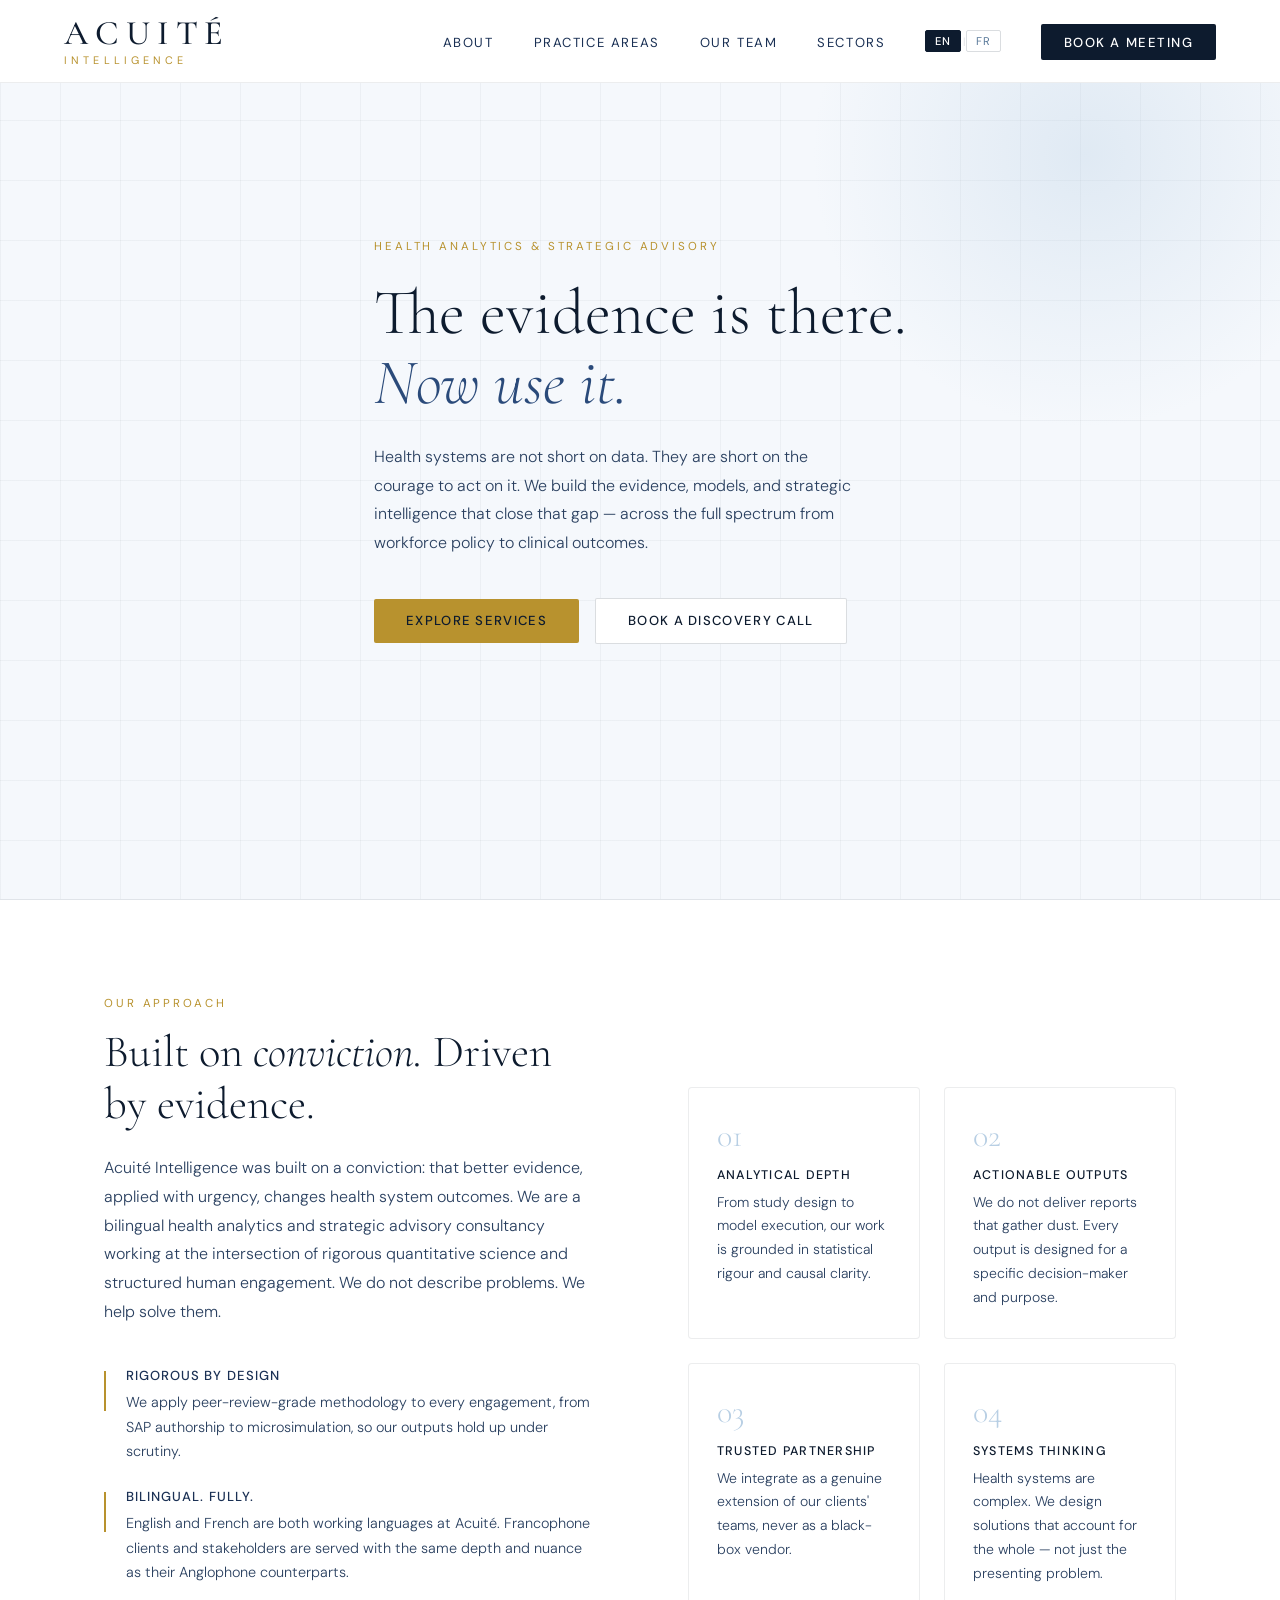
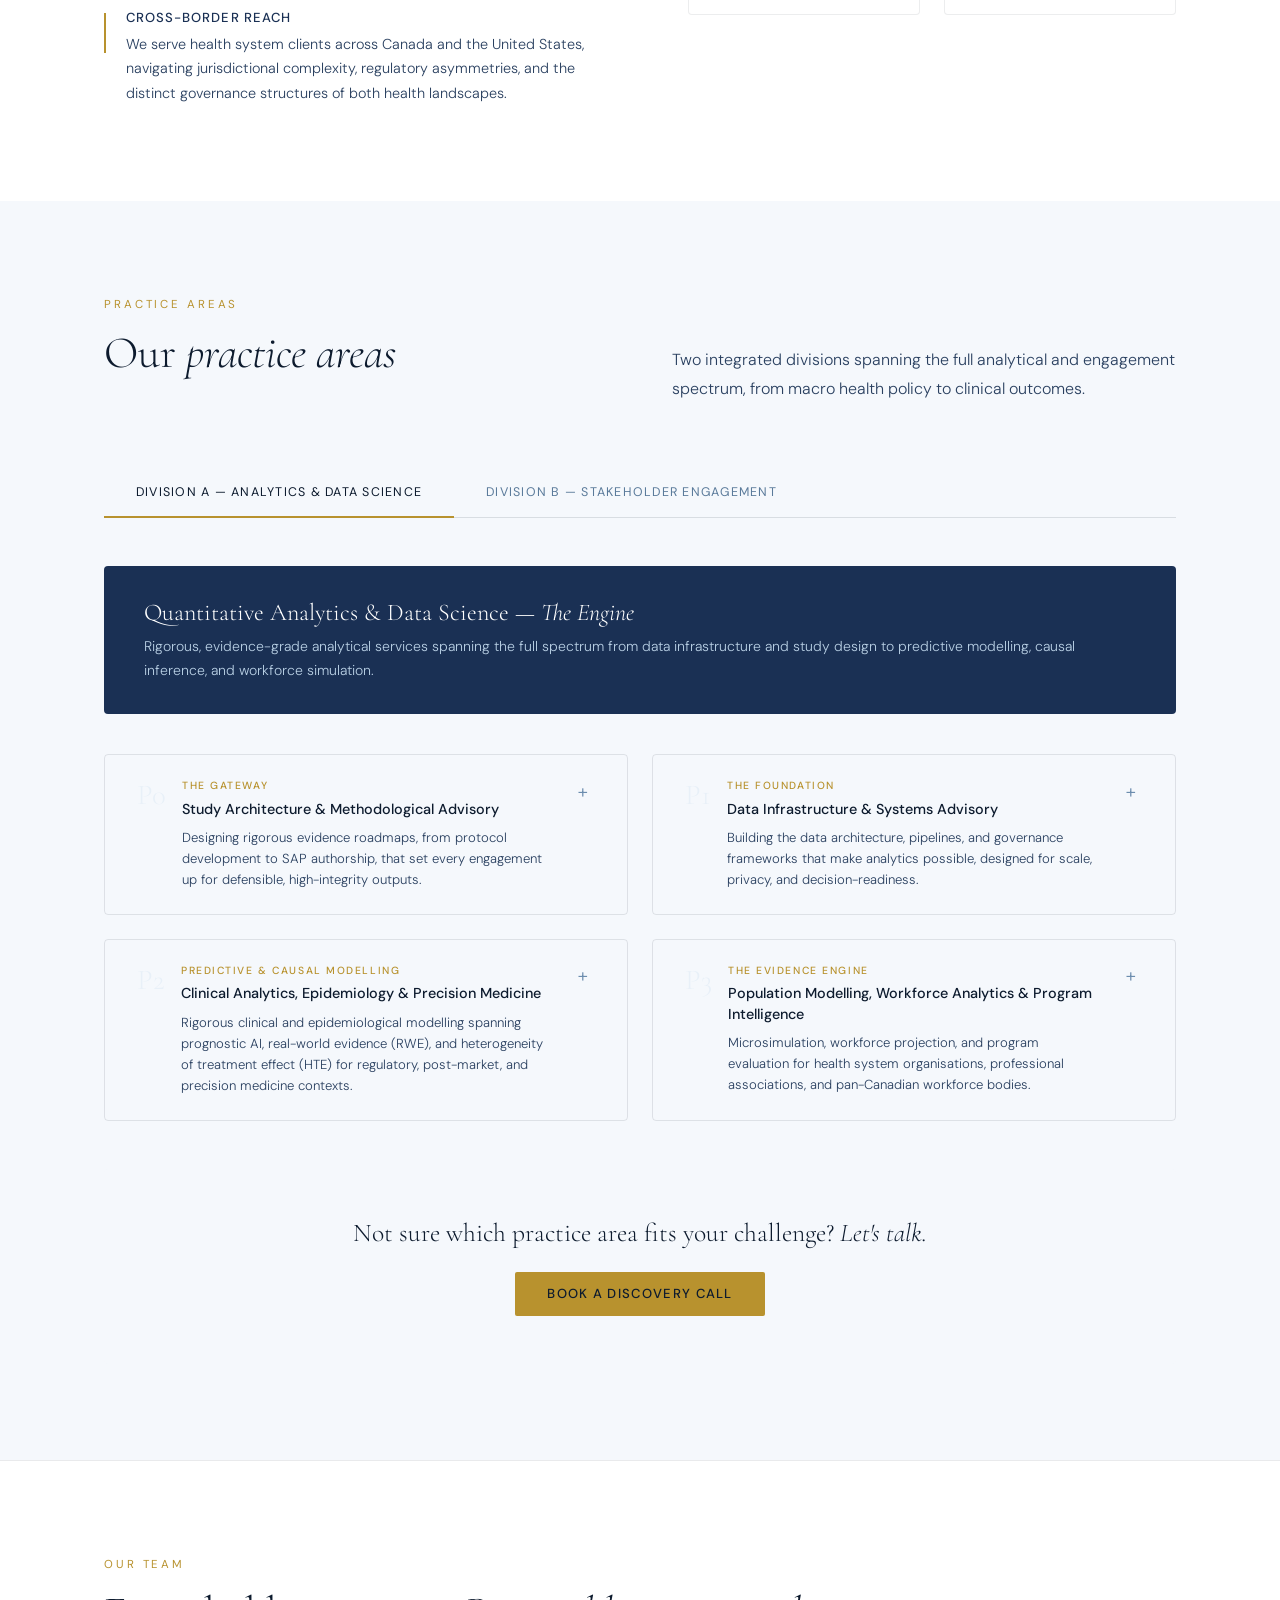
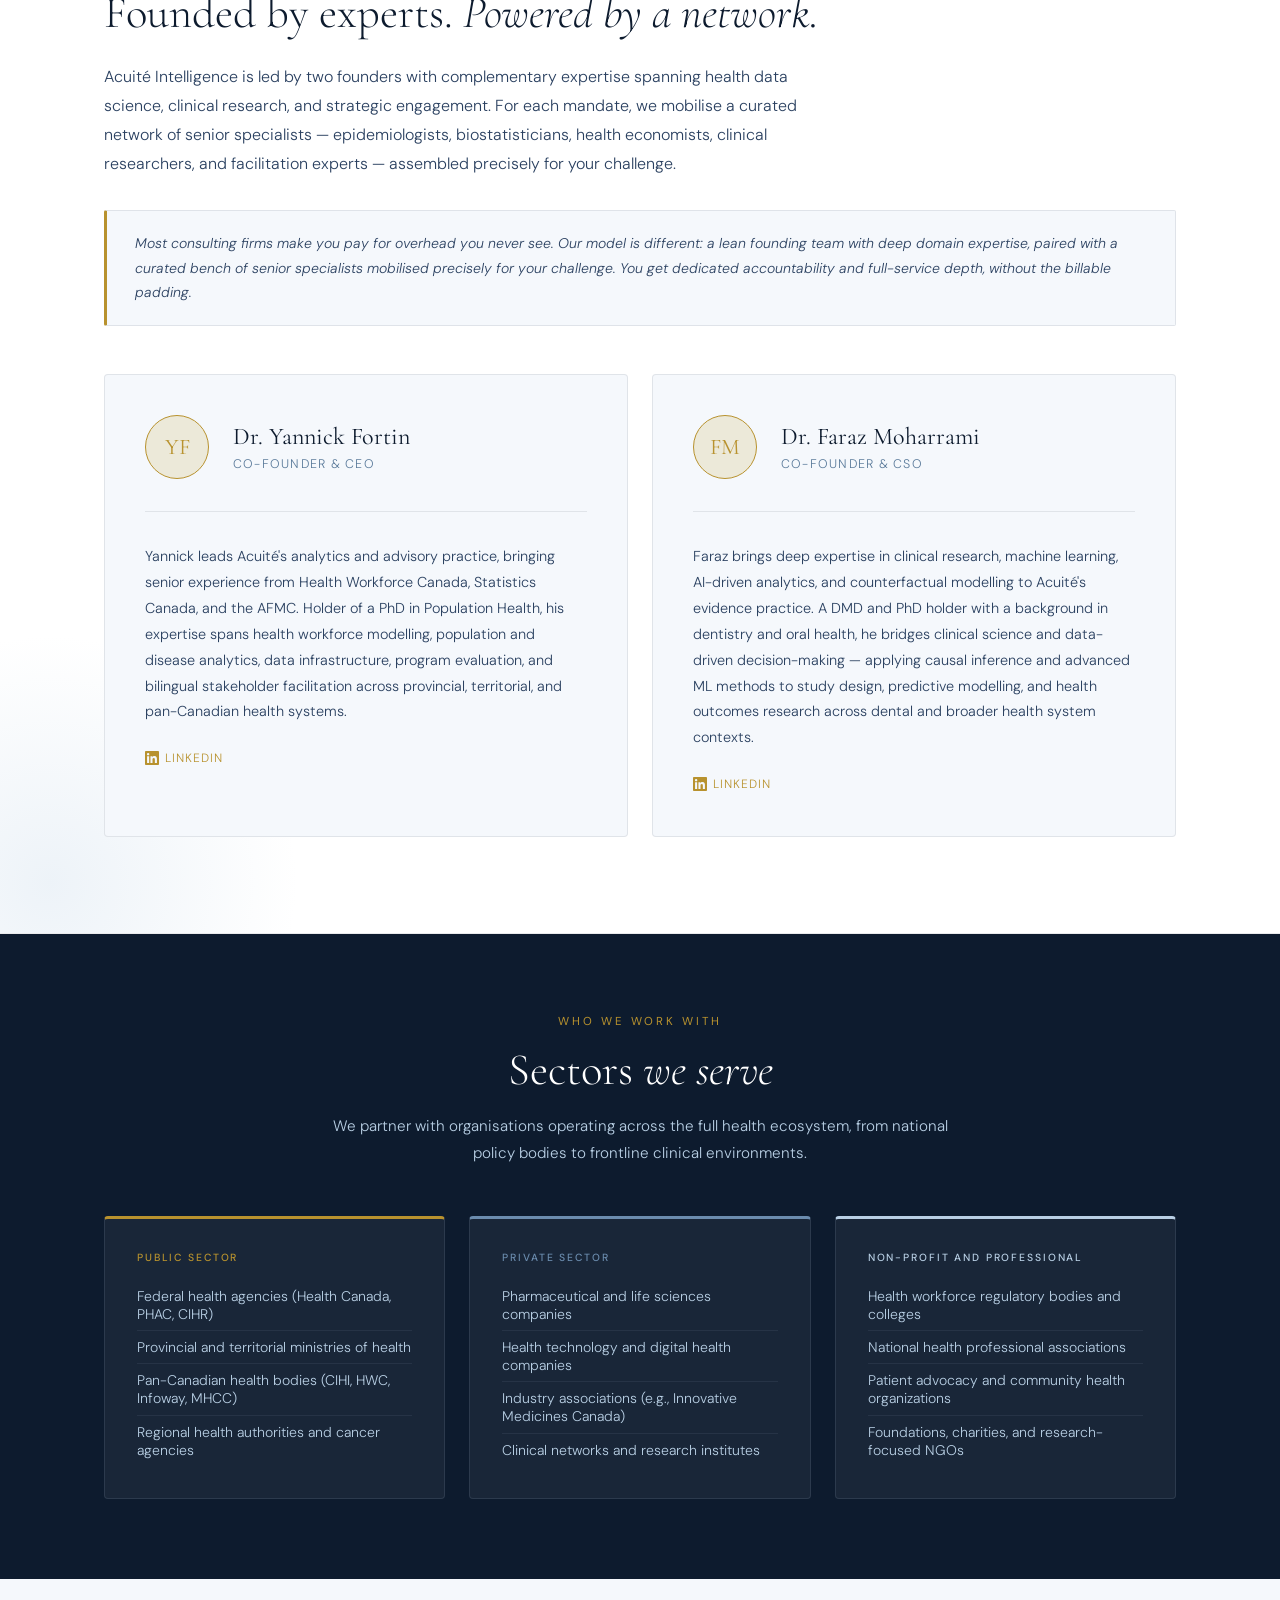
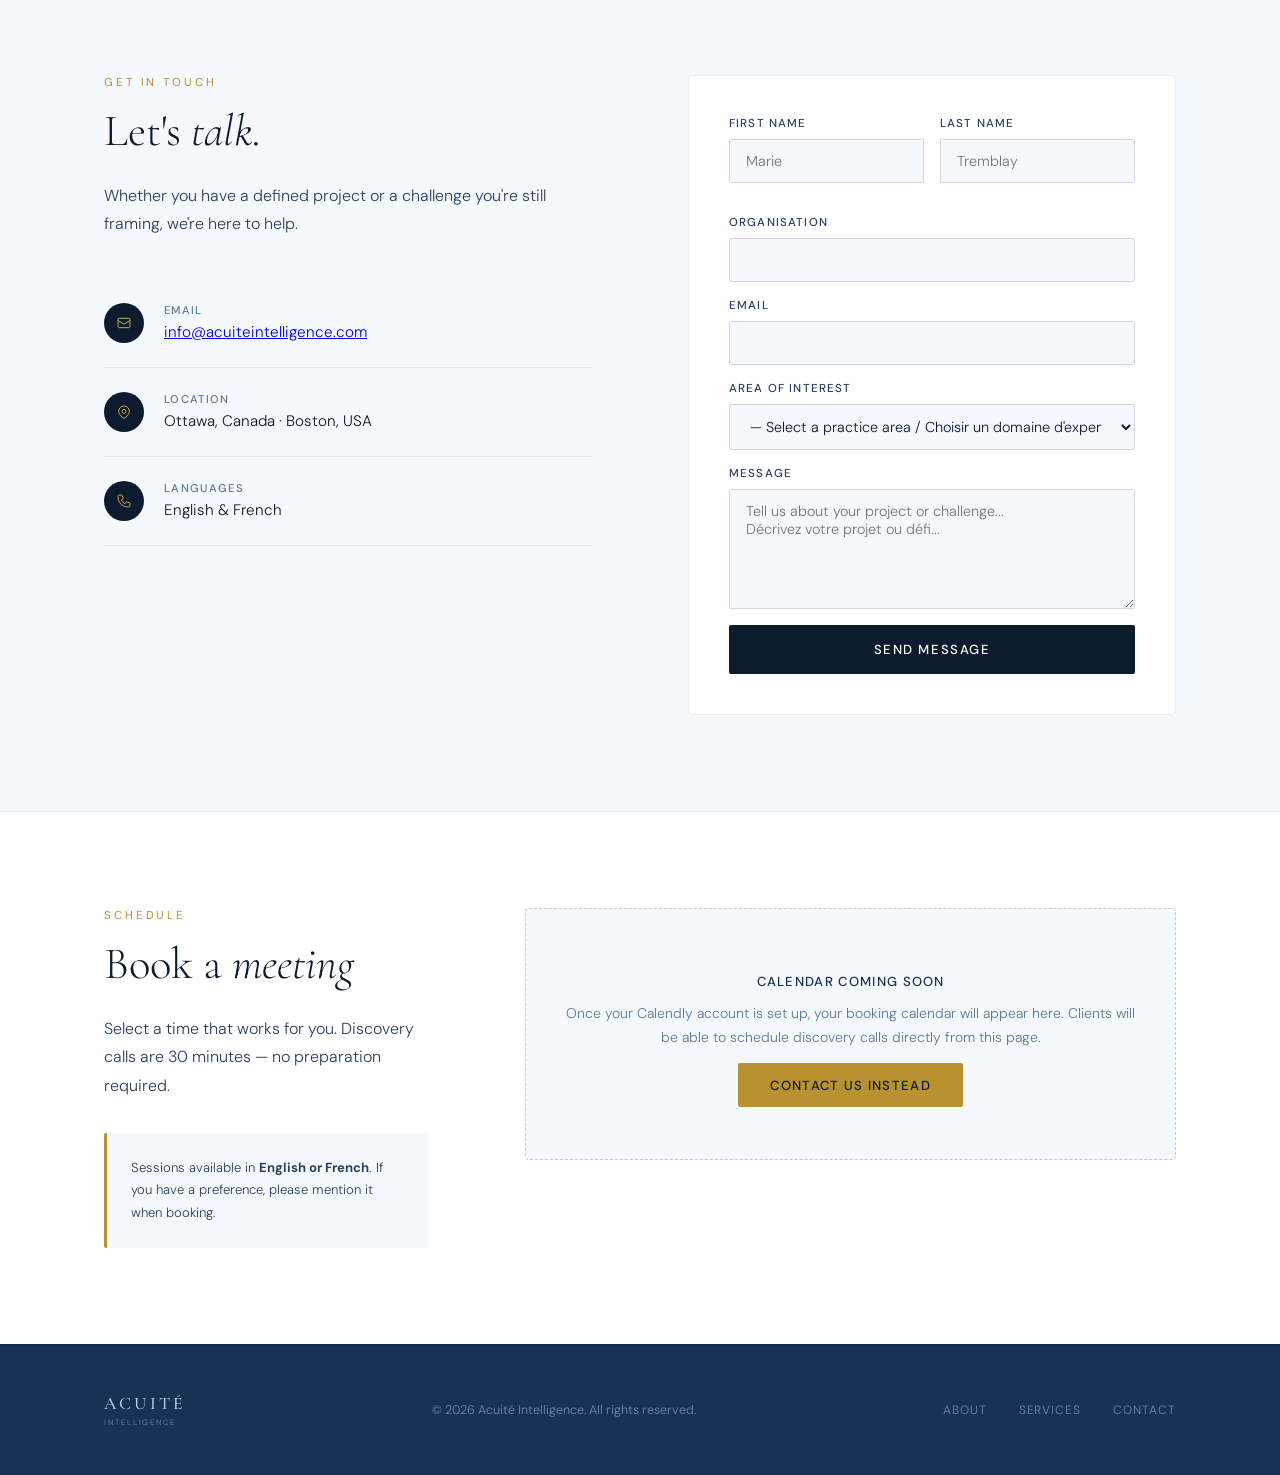
==== commit 40097c1e: "Apply revised French content (formal register + terminology update) 41 replacements across all secti" ====
--- a/website/acuite-light-v16.html
+++ b/website/acuite-light-v16.html
@@ -1388,16 +1388,16 @@
     <div class="about-grid">
       <div class="about-text fade-in">
         <p class="section-eyebrow"><span lang-en>Our Approach</span><span lang-fr>Notre approche</span></p>
-        <h2 class="section-title"><span lang-en>Built on <em>conviction.</em> Driven by evidence.</span><span lang-fr>Fondé sur nos <em>convictions.</em> Guidé par les données.</span></h2>
+        <h2 class="section-title"><span lang-en>Built on <em>conviction.</em> Driven by evidence.</span><span lang-fr>Fondée sur nos <em>convictions.</em> Guidée par les données.</span></h2>
         <p class="section-lead" lang-en>Acuité Intelligence was built on a conviction: that better evidence, applied with urgency, changes health system outcomes. We are a bilingual health analytics and strategic advisory consultancy working at the intersection of rigorous quantitative science and structured human engagement. We do not describe problems. We help solve them.</p>
-        <p class="section-lead" lang-fr>Acuité Intelligence est né d'une conviction profonde : de meilleures données, utilisées avec rigueur et audace, changent les résultats dans les systèmes de santé. On est un cabinet-conseil bilingue en analyse de la santé, à la croisée de la science quantitative et de la mobilisation des acteurs du milieu. On ne se contente pas de décrire les problèmes. On travaille à les régler.</p>
+        <p class="section-lead" lang-fr>Acuité Intelligence est née d'une conviction : de meilleures données probantes, appliquées avec rigueur et urgence, transforment les résultats des systèmes de santé. Nous sommes un cabinet-conseil bilingue en analyse de la santé et en conseil stratégique, à la croisée de la science quantitative rigoureuse et de la mobilisation structurée des parties prenantes. Nous ne nous contentons pas de décrire les problèmes. Nous contribuons à les résoudre.</p>
         <div class="about-pillars">
           <div class="pillar">
             <div class="pillar-line"></div>
             <div>
               <h4><span lang-en>Rigorous by Design</span><span lang-fr>La rigueur, d'abord</span></h4>
               <p lang-en>We apply peer-review-grade methodology to every engagement, from SAP authorship to microsimulation, so our outputs hold up under scrutiny.</p>
-              <p lang-fr>Du plan d'analyse statistique (PAS) à la microsimulation, on applique des normes dignes des meilleures revues scientifiques. Nos livrables résistent à l'examen le plus rigoureux.</p>
+              <p lang-fr>Du plan d'analyse statistique (PAS) à la microsimulation, nous appliquons à chaque mandat une méthodologie digne des revues à comité de lecture. Nos livrables résistent à l'examen le plus rigoureux.</p>
             </div>
           </div>
           <div class="pillar">
@@ -1405,7 +1405,7 @@
             <div>
               <h4><span lang-en>Bilingual. Fully.</span><span lang-fr>Vraiment bilingue.</span></h4>
               <p lang-en>English and French are both working languages at Acuité. Francophone clients and stakeholders are served with the same depth and nuance as their Anglophone counterparts.</p>
-              <p lang-fr>Le français, c'est pas un service optionnel chez nous. C'est une langue de travail à part entière. Nos clients francophones ont accès à la même profondeur d'analyse et au même niveau de nuance que leurs vis-à-vis anglophones.</p>
+              <p lang-fr>Le français n'est pas une option chez Acuité. C'est une langue de travail à part entière, du protocole jusqu'au livrable final. Nos clients et parties prenantes francophones bénéficient de la même profondeur d'analyse et du même niveau de nuance que leurs homologues anglophones.</p>
             </div>
           </div>
           <div class="pillar">
@@ -1413,7 +1413,7 @@
             <div>
               <h4><span lang-en>Cross-Border Reach</span><span lang-fr>Au-delà des frontières</span></h4>
               <p lang-en>We serve health system clients across Canada and the United States, navigating jurisdictional complexity, regulatory asymmetries, and the distinct governance structures of both health landscapes.</p>
-              <p lang-fr>On accompagne des organisations au Canada comme aux États-Unis. On connaît les particularités juridictionnelles, les asymétries réglementaires et les structures de gouvernance propres à chaque contexte.</p>
+              <p lang-fr>Nous accompagnons des organisations du système de santé au Canada comme aux États-Unis. Nous maîtrisons les particularités juridictionnelles, les asymétries réglementaires et les structures de gouvernance propres à chaque contexte.</p>
             </div>
           </div>
         </div>
@@ -1423,25 +1423,25 @@
           <span class="value-num">01</span>
           <h4><span lang-en>Analytical Depth</span><span lang-fr>L'analyse au cœur de tout</span></h4>
           <p lang-en>From study design to model execution, our work is grounded in statistical rigour and causal clarity.</p>
-          <p lang-fr>De la conception à la livraison, notre travail repose sur la rigueur statistique et la clarté causale. Rien de bâclé, rien d'approximatif.</p>
+          <p lang-fr>De la conception de l'étude à l'exécution du modèle, notre travail repose sur la rigueur statistique et la clarté causale.</p>
         </div>
         <div class="value-card">
           <span class="value-num">02</span>
-          <h4><span lang-en>Actionable Outputs</span><span lang-fr>Des livrables qui servent vraiment</span></h4>
+          <h4><span lang-en>Actionable Outputs</span><span lang-fr>Des livrables qui changent les décisions</span></h4>
           <p lang-en>We do not deliver reports that gather dust. Every output is designed for a specific decision-maker and purpose.</p>
-          <p lang-fr>On ne produit pas des rapports pour les tablettes. Chaque livrable est pensé pour une personne précise, avec un objectif précis en tête.</p>
+          <p lang-fr>Nous ne livrons pas de rapports voués à prendre la poussière. Chaque livrable est conçu pour un décideur précis et un objectif précis.</p>
         </div>
         <div class="value-card">
           <span class="value-num">03</span>
-          <h4><span lang-en>Trusted Partnership</span><span lang-fr>Un vrai partenariat</span></h4>
+          <h4><span lang-en>Trusted Partnership</span><span lang-fr>Un véritable partenariat</span></h4>
           <p lang-en>We integrate as a genuine extension of our clients' teams, never as a black-box vendor.</p>
-          <p lang-fr>On s'intègre comme une extension naturelle des équipes de nos clients. Pas question de travailler en silo ou de livrer une boîte noire.</p>
+          <p lang-fr>Nous nous intégrons comme une véritable extension des équipes de nos clients, jamais comme un fournisseur opaque.</p>
         </div>
         <div class="value-card">
           <span class="value-num">04</span>
           <h4><span lang-en>Systems Thinking</span><span lang-fr>Une vision d'ensemble</span></h4>
           <p lang-en>Health systems are complex. We design solutions that account for the whole — not just the presenting problem.</p>
-          <p lang-fr>Les systèmes de santé sont complexes par nature. On conçoit des solutions qui tiennent compte de l'ensemble du tableau, pas seulement du problème apparent.</p>
+          <p lang-fr>Les systèmes de santé sont complexes. Nous concevons des solutions qui tiennent compte de l'ensemble du système, pas seulement du problème apparent.</p>
         </div>
       </div>
     </div>
@@ -1455,10 +1455,10 @@
     <div class="services-header fade-in">
       <div>
         <p class="section-eyebrow"><span lang-en>Practice Areas</span><span lang-fr>Champs d'expertise</span></p>
-        <h2 class="section-title"><span lang-en>Our <em>practice areas</em></span><span lang-fr>Nos <em>champs d'expertise</em></span></h2>
+        <h2 class="section-title"><span lang-en>Our <em>practice areas</em></span><span lang-fr>Nos <em>domaines d'expertise</em></span></h2>
       </div>
       <p class="section-lead" lang-en>Two integrated divisions spanning the full analytical and engagement spectrum, from macro health policy to clinical outcomes.</p>
-      <p class="section-lead" lang-fr>Deux divisions complémentaires qui couvrent tout le spectre analytique et de mobilisation, de la politique de santé aux résultats cliniques.</p>
+      <p class="section-lead" lang-fr>Deux divisions intégrées qui couvrent l'ensemble du spectre analytique et de mobilisation, de la politique de santé aux résultats cliniques.</p>
     </div>
 
     <div class="division-tabs">
@@ -1479,7 +1479,7 @@
           <h3 lang-en>Quantitative Analytics &amp; Data Science — <em>The Engine</em></h3>
           <h3 lang-fr>Analyse quantitative et science des données — <em>Le cœur du métier</em></h3>
           <p lang-en>Rigorous, evidence-grade analytical services spanning the full spectrum from data infrastructure and study design to predictive modelling, causal inference, and workforce simulation.</p>
-          <p lang-fr>Des services d'analyse rigoureux, de niveau scientifique, couvrant tout le spectre : infrastructure de données, conception d'études, modélisation prédictive, inférence causale et simulation de la main-d'œuvre.</p>
+          <p lang-fr>Des services d'analyse rigoureux, de niveau scientifique, couvrant l'ensemble du spectre : infrastructure de données, conception d'études, modélisation prédictive, inférence causale et simulation de la main-d'œuvre.</p>
         </div>
       </div>
       <div class="practices-grid">
@@ -1491,14 +1491,14 @@
               <p class="practice-tag"><span lang-en>The Gateway</span><span lang-fr>Le point de départ</span></p>
               <p class="practice-title"><span lang-en>Study Architecture &amp; Methodological Advisory</span><span lang-fr>Architecture d'études et conseil méthodologique</span></p>
               <p class="practice-goal" lang-en>Designing rigorous evidence roadmaps, from protocol development to SAP authorship, that set every engagement up for defensible, high-integrity outputs.</p>
-              <p class="practice-goal" lang-fr>On conçoit des feuilles de route rigoureuses, du protocole de recherche jusqu'au plan d'analyse statistique, pour que chaque livrable soit défendable et irréprochable.</p>
+              <p class="practice-goal" lang-fr>Nous concevons des feuilles de route probantes rigoureuses, du protocole de recherche au plan d'analyse statistique, pour que chaque mandat produise des livrables défendables et irréprochables.</p>
             </div>
             <span class="practice-toggle">+</span>
           </div>
           <div class="practice-body">
             <ul class="practice-services">
-              <li><span lang-en>Integrated evidence generation &amp; study sequencing</span><span lang-fr>Génération de preuves intégrées et séquençage des études</span></li>
-              <li><span lang-en>Data feasibility &amp; sourcing strategy (EHRs, claims, registries)</span><span lang-fr>Faisabilité des données et stratégie d'acquisition (DSÉ, réclamations, registres)</span></li>
+              <li><span lang-en>Integrated evidence generation &amp; study sequencing</span><span lang-fr>Génération de données probantes intégrées et séquençage des études</span></li>
+              <li><span lang-en>Data feasibility &amp; sourcing strategy (EHRs, claims, registries)</span><span lang-fr>Faisabilité des données et stratégie d'acquisition (DSÉ, données médico-administratives, registres)</span></li>
               <li><span lang-en>Peer-review-grade protocol development</span><span lang-fr>Rédaction de protocoles répondant aux normes des revues avec comité de lecture</span></li>
               <li><span lang-en>Statistical Analysis Plans (SAPs) &amp; Data Management Plans (DMPs)</span><span lang-fr>Plans d'analyse statistique (PAS) et plans de gestion des données (PGD)</span></li>
             </ul>
@@ -1512,7 +1512,7 @@
               <p class="practice-tag"><span lang-en>The Foundation</span><span lang-fr>Les fondations</span></p>
               <p class="practice-title"><span lang-en>Data Infrastructure &amp; Systems Advisory</span><span lang-fr>Infrastructure de données et conseil en systèmes</span></p>
               <p class="practice-goal" lang-en>Building the data architecture, pipelines, and governance frameworks that make analytics possible, designed for scale, privacy, and decision-readiness.</p>
-              <p class="practice-goal" lang-fr>On conçoit l'architecture de données, les flux de traitement et les cadres de gouvernance qui rendent l'analyse possible — pensés pour tenir à l'échelle, protéger la vie privée et appuyer la prise de décision.</p>
+              <p class="practice-goal" lang-fr>Nous concevons l'architecture de données, les flux de traitement et les cadres de gouvernance qui rendent l'analyse possible — pensés pour passer à l'échelle, protéger la vie privée et soutenir la prise de décision.</p>
             </div>
             <span class="practice-toggle">+</span>
           </div>
@@ -1534,16 +1534,16 @@
               <p class="practice-tag"><span lang-en>Predictive &amp; Causal Modelling</span><span lang-fr>Modélisation prédictive et causale</span></p>
               <p class="practice-title"><span lang-en>Clinical Analytics, Epidemiology &amp; Precision Medicine</span><span lang-fr>Analyse clinique, épidémiologie et médecine de précision</span></p>
               <p class="practice-goal" lang-en>Rigorous clinical and epidemiological modelling spanning prognostic AI, real-world evidence (RWE), and heterogeneity of treatment effect (HTE) for regulatory, post-market, and precision medicine contexts.</p>
-              <p class="practice-goal" lang-fr>Modélisation clinique et épidémiologique rigoureuse : intelligence artificielle pronostique, données probantes du monde réel (DPR) et hétérogénéité des effets du traitement (HET), pour les contextes réglementaires et la médecine de précision.</p>
+              <p class="practice-goal" lang-fr>Modélisation clinique et épidémiologique rigoureuse : intelligence artificielle pronostique, données probantes en contexte réel et hétérogénéité des effets du traitement (HET), pour les contextes réglementaires, post-commercialisation et la médecine de précision.</p>
             </div>
             <span class="practice-toggle">+</span>
           </div>
           <div class="practice-body">
             <ul class="practice-services">
-              <li><span lang-en>Prognostic &amp; diagnostic predictive modelling: survival analysis, machine learning (ML) classification, and deep learning</span><span lang-fr>Modélisation prédictive pronostique et diagnostique (analyse de survie, apprentissage automatique)</span></li>
-              <li><span lang-en>Real-world data (RWD) and real-world evidence (RWE): observational analytics using EHRs, claims data, and disease registries</span><span lang-fr>Données du monde réel (DMR) et données probantes réelles (DPR) : analytique observationnelle à partir de DSÉ, de réclamations et de registres</span></li>
+              <li><span lang-en>Prognostic &amp; diagnostic predictive modelling: survival analysis, machine learning (ML) classification, and deep learning</span><span lang-fr>Modélisation prédictive pronostique et diagnostique : analyse de survie, classification par apprentissage automatique et apprentissage profond</span></li>
+              <li><span lang-en>Real-world data (RWD) and real-world evidence (RWE): observational analytics using EHRs, claims data, and disease registries</span><span lang-fr>Données du monde réel (DMR) et données probantes en contexte réel : analytique observationnelle à partir de DSÉ, de données médico-administratives et de registres de maladies</span></li>
               <li><span lang-en>Biostatistics and causal inference: counterfactual frameworks, propensity scoring, and instrumental variable methods</span><span lang-fr>Biostatistique et inférence causale : contrefactuels, score de propension et variables instrumentales</span></li>
-              <li><span lang-en>Heterogeneity of treatment effect (HTE), health economics (HEOR), and causal machine learning for precision medicine</span><span lang-fr>Hétérogénéité des effets du traitement (HET), économie de la santé et évaluation des résultats (ÉROS) et apprentissage automatique causal en médecine de précision</span></li>
+              <li><span lang-en>Heterogeneity of treatment effect (HTE), health economics (HEOR), and causal machine learning for precision medicine</span><span lang-fr>Hétérogénéité des effets du traitement (HET), économie de la santé et recherche sur les résultats, et apprentissage automatique causal en médecine de précision</span></li>
             </ul>
           </div>
         </div>
@@ -1553,15 +1553,15 @@
             <span class="practice-num">P3</span>
             <div class="practice-meta">
               <p class="practice-tag"><span lang-en>The Evidence Engine</span><span lang-fr>L'intelligence au service du système</span></p>
-              <p class="practice-title"><span lang-en>Population Modelling, Workforce Analytics &amp; Program Intelligence</span><span lang-fr>Modélisation de la population, analyse de la main-d'œuvre et intelligence de programme</span></p>
+              <p class="practice-title"><span lang-en>Population Modelling, Workforce Analytics &amp; Program Intelligence</span><span lang-fr>Modélisation populationnelle, analyse de la main-d'œuvre et analyse de programmes</span></p>
               <p class="practice-goal" lang-en>Microsimulation, workforce projection, and program evaluation for health system organisations, professional associations, and pan-Canadian workforce bodies.</p>
-              <p class="practice-goal" lang-fr>Microsimulation, projection de la main-d'œuvre et évaluation de programmes pour les établissements du réseau de la santé, les associations professionnelles et les organismes pancanadiens.</p>
+              <p class="practice-goal" lang-fr>Microsimulation, projection de la main-d'œuvre et évaluation de programmes pour les organisations du système de santé, les associations professionnelles et les organismes pancanadiens de la main-d'œuvre.</p>
             </div>
             <span class="practice-toggle">+</span>
           </div>
           <div class="practice-body">
             <ul class="practice-services">
-              <li><span lang-en>Workforce microsimulation (stock-and-flow models, demographic &amp; geographic distribution)</span><span lang-fr>Microsimulation de la main-d'œuvre (modèles stocks et flux, répartition démographique et géographique)</span></li>
+              <li><span lang-en>Workforce microsimulation (stock-and-flow models, demographic &amp; geographic distribution)</span><span lang-fr>Microsimulation de la main-d'œuvre (modèles à stocks et flux, répartition démographique et géographique)</span></li>
               <li><span lang-en>Scenario &amp; sensitivity analysis for workforce policy</span><span lang-fr>Analyse de scénarios et de sensibilité pour orienter les politiques de main-d'œuvre</span></li>
               <li><span lang-en>Survey design, administration &amp; membership intelligence</span><span lang-fr>Conception et réalisation de sondages, analyse des données membres et détection de tendances</span></li>
               <li><span lang-en>Program evaluation (theory of change, contribution analysis)</span><span lang-fr>Évaluation de programmes (théorie du changement, analyse de contribution)</span></li>
@@ -1580,7 +1580,7 @@
           <h3 lang-en>Stakeholder Engagement &amp; Collaborative Intelligence — <em>The Bridge</em></h3>
           <h3 lang-fr>Mobilisation des parties prenantes et intelligence collaborative — <em>Le trait d'union</em></h3>
           <p lang-en>Designing and managing productive, inclusive, and evidence-informed collaboration across complex multi-stakeholder environments — pan-Canadian, bilingual, and grounded in real-world health system dynamics.</p>
-          <p lang-fr>On conçoit et on pilote des démarches de collaboration productive et inclusive, ancrées dans les données probantes, au sein d'environnements à parties prenantes multiples — à l'échelle pancanadienne, en français et en anglais.</p>
+          <p lang-fr>Nous concevons et pilotons des démarches de collaboration productive et inclusive, ancrées dans les données probantes, au sein d'environnements complexes à parties prenantes multiples — à l'échelle pancanadienne, bilingues, et arrimées aux réalités concrètes des systèmes de santé.</p>
         </div>
       </div>
       <div class="practices-grid" style="grid-template-columns: 1fr;">
@@ -1592,13 +1592,13 @@
               <p class="practice-tag"><span lang-en>The Convener</span><span lang-fr>Le rassembleur</span></p>
               <p class="practice-title"><span lang-en>Structured Stakeholder Collaboration &amp; Bilingual Facilitation</span><span lang-fr>Collaboration structurée et facilitation bilingue</span></p>
               <p class="practice-goal" lang-en>Designing and managing productive, inclusive collaboration across PT governments, professional regulatory bodies, national associations, and pan-Canadian networks — fully bilingual.</p>
-              <p class="practice-goal" lang-fr>On anime et on structure des collaborations productives et inclusives entre gouvernements PT, ordres professionnels, associations nationales et réseaux pancanadiens, entièrement en français et en anglais.</p>
+              <p class="practice-goal" lang-fr>Nous structurons et animons des collaborations productives et inclusives entre gouvernements provinciaux et territoriaux, ordres professionnels, associations nationales et réseaux pancanadiens — entièrement en français et en anglais.</p>
             </div>
             <span class="practice-toggle">+</span>
           </div>
           <div class="practice-body">
             <ul class="practice-services" style="columns: 2; gap: 2rem;">
-              <li><span lang-en>Stakeholder mapping &amp; engagement architecture</span><span lang-fr>Cartographie des acteurs et stratégie de mobilisation</span></li>
+              <li><span lang-en>Stakeholder mapping &amp; engagement architecture</span><span lang-fr>Cartographie des parties prenantes et architecture de mobilisation</span></li>
               <li><span lang-en>Structured working group design &amp; facilitation</span><span lang-fr>Animation et facilitation de groupes de travail structurés</span></li>
               <li><span lang-en>Pan-Canadian &amp; jurisdictional coordination</span><span lang-fr>Coordination pancanadienne et gestion des enjeux juridictionnels</span></li>
               <li><span lang-en>Bilingual consultation design &amp; delivery (EN/FR)</span><span lang-fr>Conception et animation de consultations bilingues (FR/EN)</span></li>
@@ -1613,7 +1613,7 @@
 
     <div class="services-cta fade-in">
       <p lang-en>Not sure which practice area fits your challenge? <em>Let's talk.</em></p>
-      <p lang-fr>Vous ne savez pas quel champ d'expertise correspond à votre défi? <em>Parlons-en.</em></p>
+      <p lang-fr>Vous ne savez pas quel domaine d'expertise correspond à votre défi? <em>Parlons-en.</em></p>
       <a href="#booking" class="btn-primary"><span lang-en>Book a Discovery Call</span><span lang-fr>Nous joindre</span></a>
     </div>
   </div>
@@ -1677,10 +1677,10 @@
 <section id="sectors" style="background: var(--navy-deep); padding: 5rem 0;">
   <div class="container">
     <div style="text-align: center; margin-bottom: 3rem;">
-      <p class="section-eyebrow" style="color: var(--gold);"><span lang-en>Who We Work With</span><span lang-fr>Nos clientèles</span></p>
-      <h2 class="section-title" style="color: var(--white); margin-bottom: 1rem;"><span lang-en>Sectors <em>we serve</em></span><span lang-fr>Les milieux <em>qu'on accompagne</em></span></h2>
+      <p class="section-eyebrow" style="color: var(--gold);"><span lang-en>Who We Work With</span><span lang-fr>Notre clientèle</span></p>
+      <h2 class="section-title" style="color: var(--white); margin-bottom: 1rem;"><span lang-en>Sectors <em>we serve</em></span><span lang-fr>Les milieux <em>que nous accompagnons</em></span></h2>
       <p style="font-size: 0.95rem; color: var(--mist); max-width: 620px; margin: 0 auto; line-height: 1.8; font-weight: 300;" lang-en>We partner with organisations operating across the full health ecosystem, from national policy bodies to frontline clinical environments.</p>
-      <p style="font-size: 0.95rem; color: var(--mist); max-width: 620px; margin: 0 auto; line-height: 1.8; font-weight: 300;" lang-fr>On travaille avec des organisations de l'ensemble du milieu de la santé, des grands organismes de politique nationale jusqu'aux équipes cliniques de première ligne.</p>
+      <p style="font-size: 0.95rem; color: var(--mist); max-width: 620px; margin: 0 auto; line-height: 1.8; font-weight: 300;" lang-fr>Nous collaborons avec des organisations de l'ensemble du milieu de la santé, des grands organismes de politique nationale jusqu'aux équipes cliniques de première ligne.</p>
     </div>
     <div style="display: grid; grid-template-columns: repeat(3, 1fr); gap: 1.5rem;">
 
@@ -1716,7 +1716,7 @@
 
       <div style="background: rgba(255,255,255,0.05); border: 1px solid rgba(184,207,228,0.12); border-top: 3px solid var(--mist); border-radius: 4px; padding: 2rem;">
         <p style="font-size: 0.65rem; font-weight: 500; letter-spacing: 0.18em; text-transform: uppercase; color: var(--mist); margin-bottom: 1rem;" lang-en>Non-Profit and Professional</p>
-        <p style="font-size: 0.65rem; font-weight: 500; letter-spacing: 0.18em; text-transform: uppercase; color: var(--mist); margin-bottom: 1rem;" lang-fr>OSBL et associations professionnelles</p>
+        <p style="font-size: 0.65rem; font-weight: 500; letter-spacing: 0.18em; text-transform: uppercase; color: var(--mist); margin-bottom: 1rem;" lang-fr>OBNL et associations professionnelles</p>
         <ul style="list-style: none; padding: 0;">
           <li style="font-size: 0.875rem; color: var(--mist); padding: 0.45rem 0; border-bottom: 1px solid rgba(184,207,228,0.08); font-weight: 300;" lang-en>Health workforce regulatory bodies and colleges</li>
           <li style="font-size: 0.875rem; color: var(--mist); padding: 0.45rem 0; border-bottom: 1px solid rgba(184,207,228,0.08); font-weight: 300;" lang-fr>Ordres professionnels et organismes de réglementation en santé</li>
@@ -1739,9 +1739,9 @@
     <div class="contact-grid">
       <div class="fade-in">
         <p class="section-eyebrow"><span lang-en>Get in Touch</span><span lang-fr>Nous joindre</span></p>
-        <h2 class="section-title"><span lang-en>Let's <em>talk.</em></span><span lang-fr><em>Jasons.</em></span></h2>
+        <h2 class="section-title"><span lang-en>Let's <em>talk.</em></span><span lang-fr><em>Discutons.</em></span></h2>
         <p class="section-lead" lang-en>Whether you have a defined project or a challenge you're still framing, we're here to help.</p>
-        <p class="section-lead" lang-fr>Que vous ayez un projet bien défini ou un défi encore flou, on est là pour en discuter avec vous et trouver la meilleure approche ensemble.</p>
+        <p class="section-lead" lang-fr>Que vous ayez un projet bien défini ou un défi encore à cerner, nous sommes là pour en discuter et trouver la meilleure approche ensemble.</p>
         <div style="margin-top: 2.5rem;">
           <div class="contact-item">
             <div class="contact-icon">
@@ -1757,7 +1757,7 @@
               <svg viewBox="0 0 24 24" fill="none" stroke="#c9a84c" stroke-width="1.5"><path d="M17.657 16.657L13.414 20.9a1.998 1.998 0 01-2.827 0l-4.244-4.243a8 8 0 1111.314 0z"/><path d="M15 11a3 3 0 11-6 0 3 3 0 016 0z"/></svg>
             </div>
             <div>
-              <p class="contact-label"><span lang-en>Location</span><span lang-fr>Où on est</span></p>
+              <p class="contact-label"><span lang-en>Location</span><span lang-fr>Nos bureaux</span></p>
               <p class="contact-value"><span lang-en>Ottawa, Canada · Boston, USA</span><span lang-fr>Ottawa, Canada · Boston, États-Unis</span></p>
             </div>
           </div>
@@ -1794,7 +1794,7 @@
         <div class="form-group">
           <label><span lang-en>Area of Interest</span><span lang-fr>Votre besoin</span></label>
           <select>
-            <option value="">— Select a practice area / Choisir un champ d'expertise —</option>
+            <option value="">— Select a practice area / Choisir un domaine d'expertise —</option>
             <option value="p0">Study Architecture &amp; Methodological Advisory  |  Architecture d'études</option>
             <option value="p1">Data Infrastructure &amp; Systems  |  Infrastructure de données</option>
             <option value="p2">Clinical Analytics &amp; Epidemiology  |  Analyse clinique et épidémiologie</option>
@@ -1819,18 +1819,18 @@
     <div class="booking-inner">
       <div class="fade-in">
         <p class="section-eyebrow"><span lang-en>Schedule</span><span lang-fr>Nous joindre</span></p>
-        <h2 class="section-title"><span lang-en>Book a <em>meeting</em></span><span lang-fr>Réserver un <em>appel</em></span></h2>
+        <h2 class="section-title"><span lang-en>Book a <em>meeting</em></span><span lang-fr>Prendre <em>rendez-vous</em></span></h2>
         <p class="section-lead" lang-en>Select a time that works for you. Discovery calls are 30 minutes — no preparation required.</p>
-        <p class="section-lead" lang-fr>Choisissez un moment qui vous convient. Les appels découverte durent 30 minutes et ne nécessitent aucune préparation de votre part.</p>
+        <p class="section-lead" lang-fr>Choisissez un moment qui vous convient. Les appels découverte durent 30 minutes et ne nécessitent aucune préparation.</p>
         <div style="margin-top: 2rem; padding: 1.5rem; background: var(--pearl); border-left: 3px solid var(--gold); border-radius: 2px;">
           <p style="font-size: 0.82rem; color: var(--text-mid); line-height: 1.7;" lang-en>Sessions available in <strong>English or French</strong>. If you have a preference, please mention it when booking.</p>
-          <p style="font-size: 0.82rem; color: var(--text-mid); line-height: 1.7;" lang-fr>Les appels sont offerts <strong>en français ou en anglais</strong>. Précisez simplement votre préférence au moment de réserver.</p>
+          <p style="font-size: 0.82rem; color: var(--text-mid); line-height: 1.7;" lang-fr>Les appels sont offerts <strong>en français ou en anglais</strong>. Indiquez votre préférence au moment de la réservation.</p>
         </div>
       </div>
       <div class="calendly-placeholder fade-in">
         <strong><span lang-en>Calendar Coming Soon</span><span lang-fr>Calendrier bientôt disponible</span></strong>
         <p lang-en>Once your Calendly account is set up, your booking calendar will appear here. Clients will be able to schedule discovery calls directly from this page.</p>
-        <p lang-fr>Dès que votre compte Calendly sera en place, votre calendrier de disponibilités s'affichera ici. Vos clients pourront réserver un appel directement à partir de cette page.</p>
+        <p lang-fr>Une fois votre compte Calendly configuré, votre calendrier de disponibilités s'affichera à cet endroit. Vos clients pourront réserver un appel découverte directement à partir de cette page.</p>
         <div style="margin-top: 1.5rem;">
           <a href="#contact" class="btn-primary"><span lang-en>Contact Us Instead</span><span lang-fr>Écrivez-nous</span></a>
         </div>
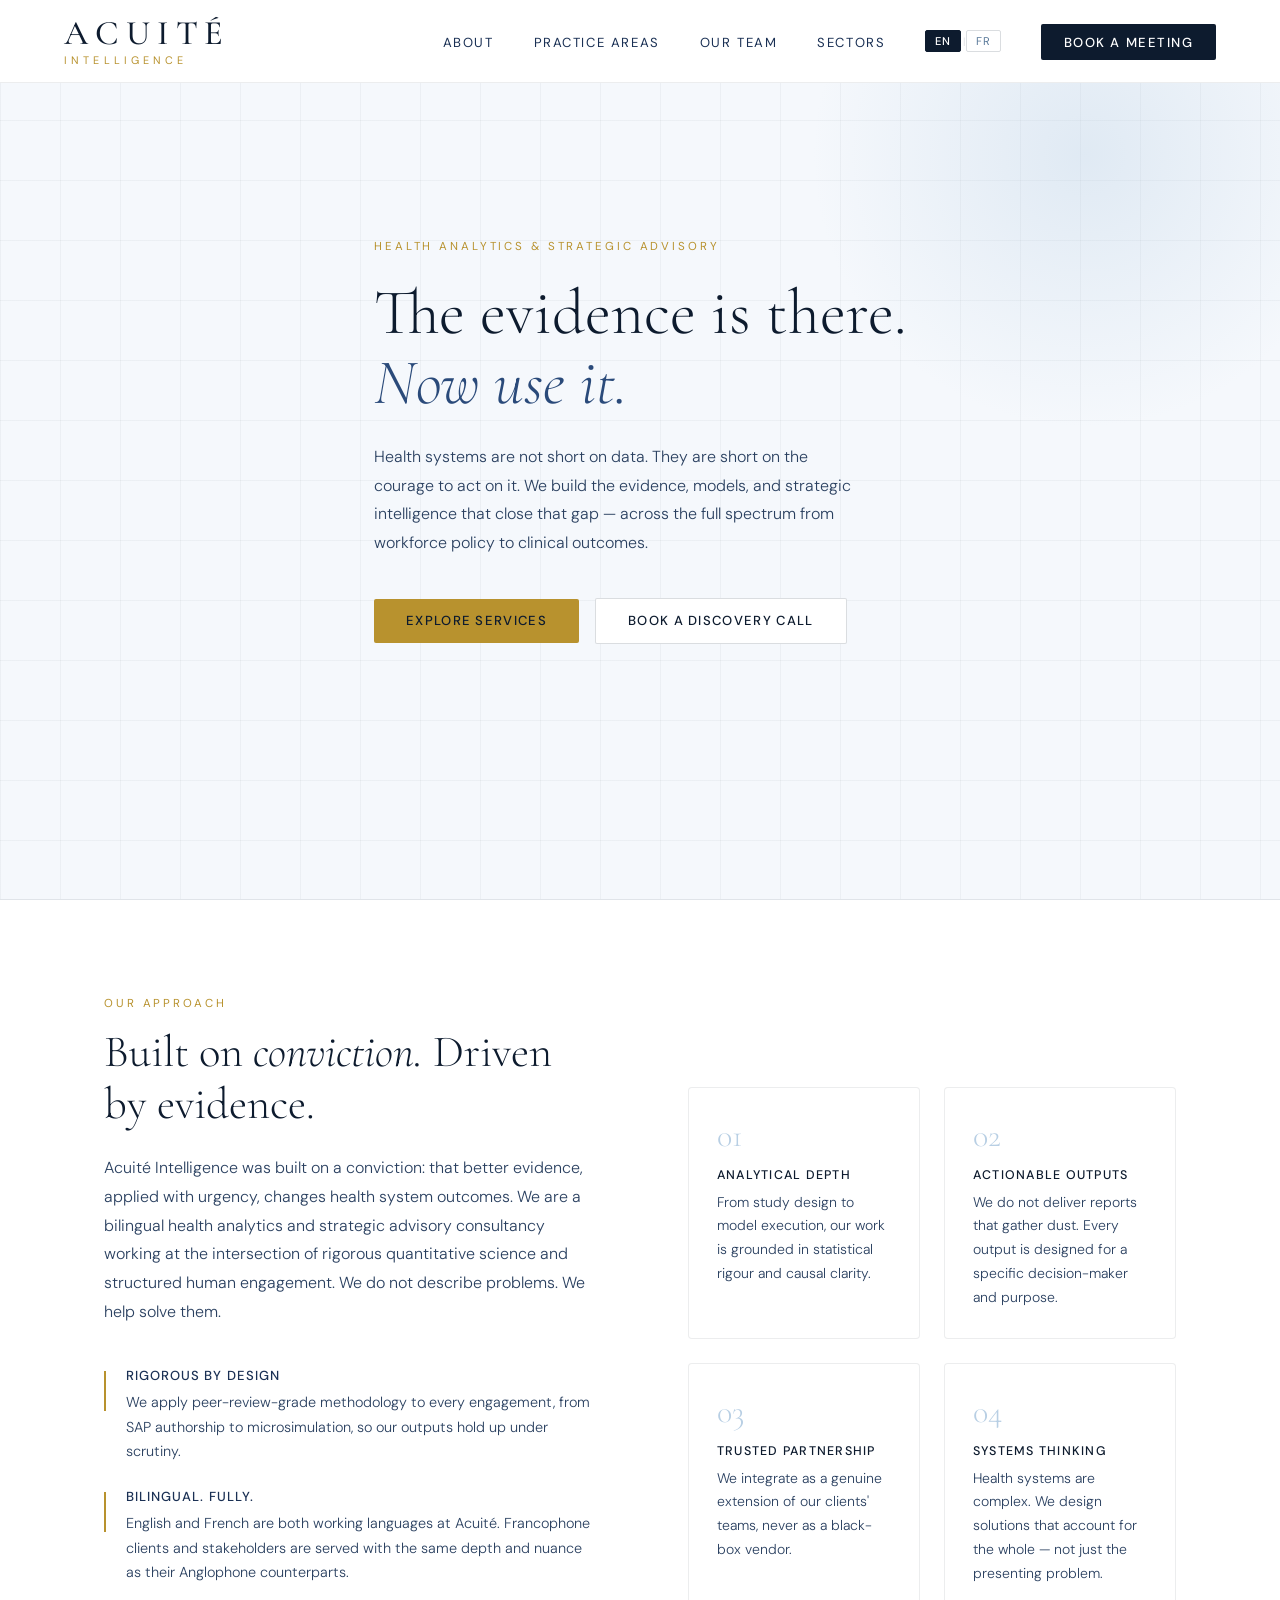
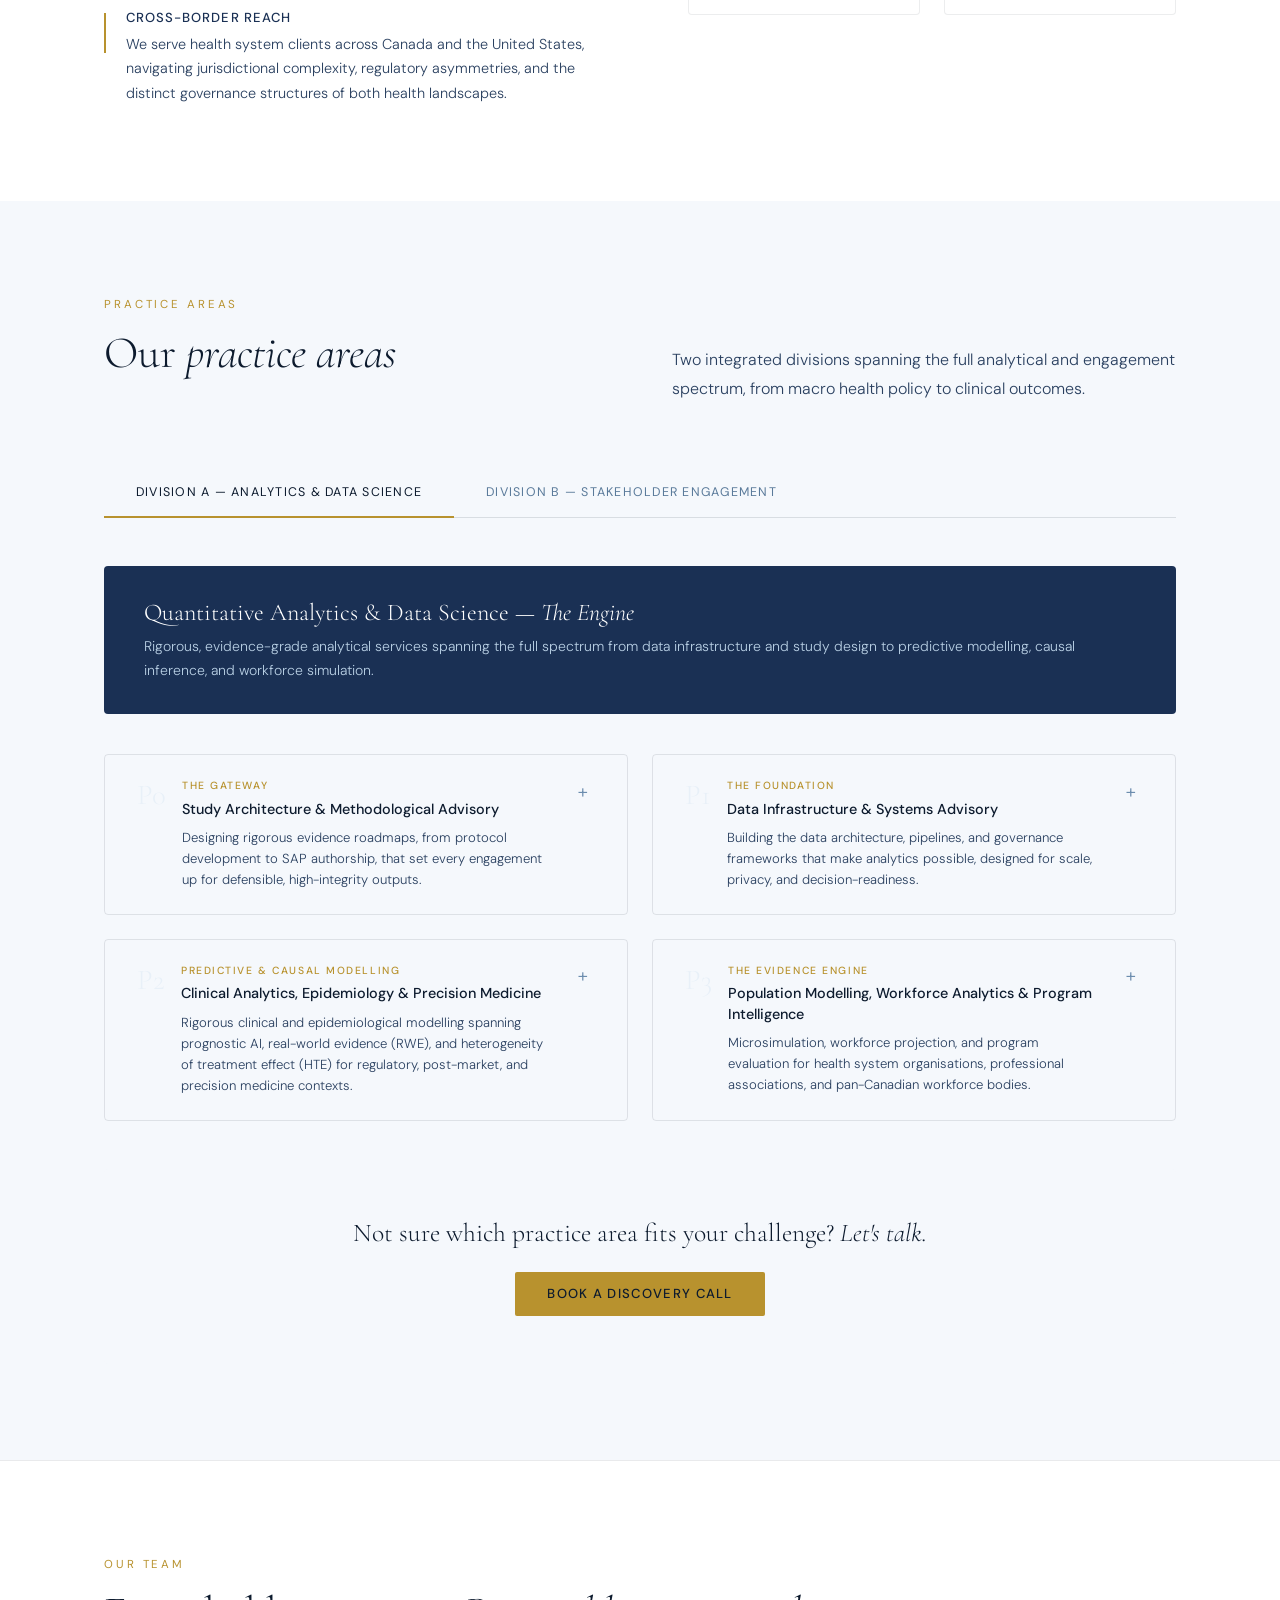
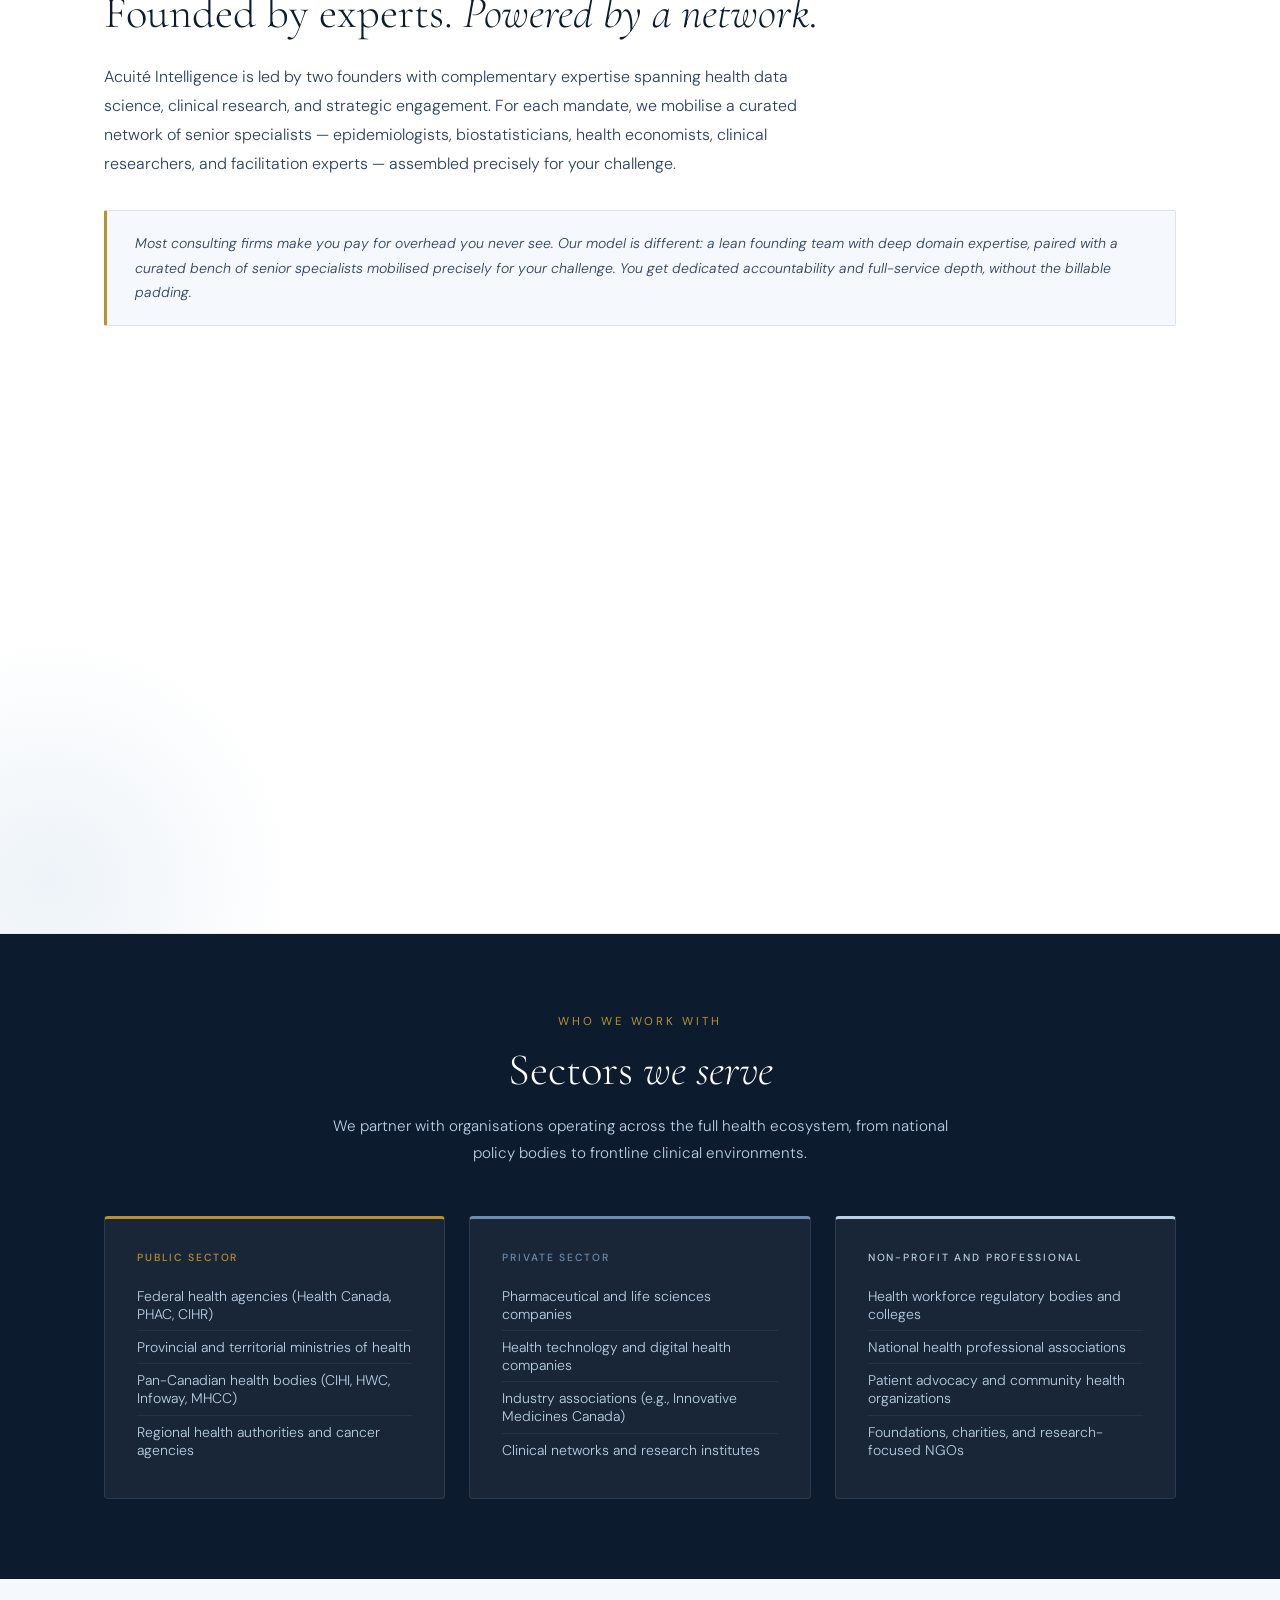
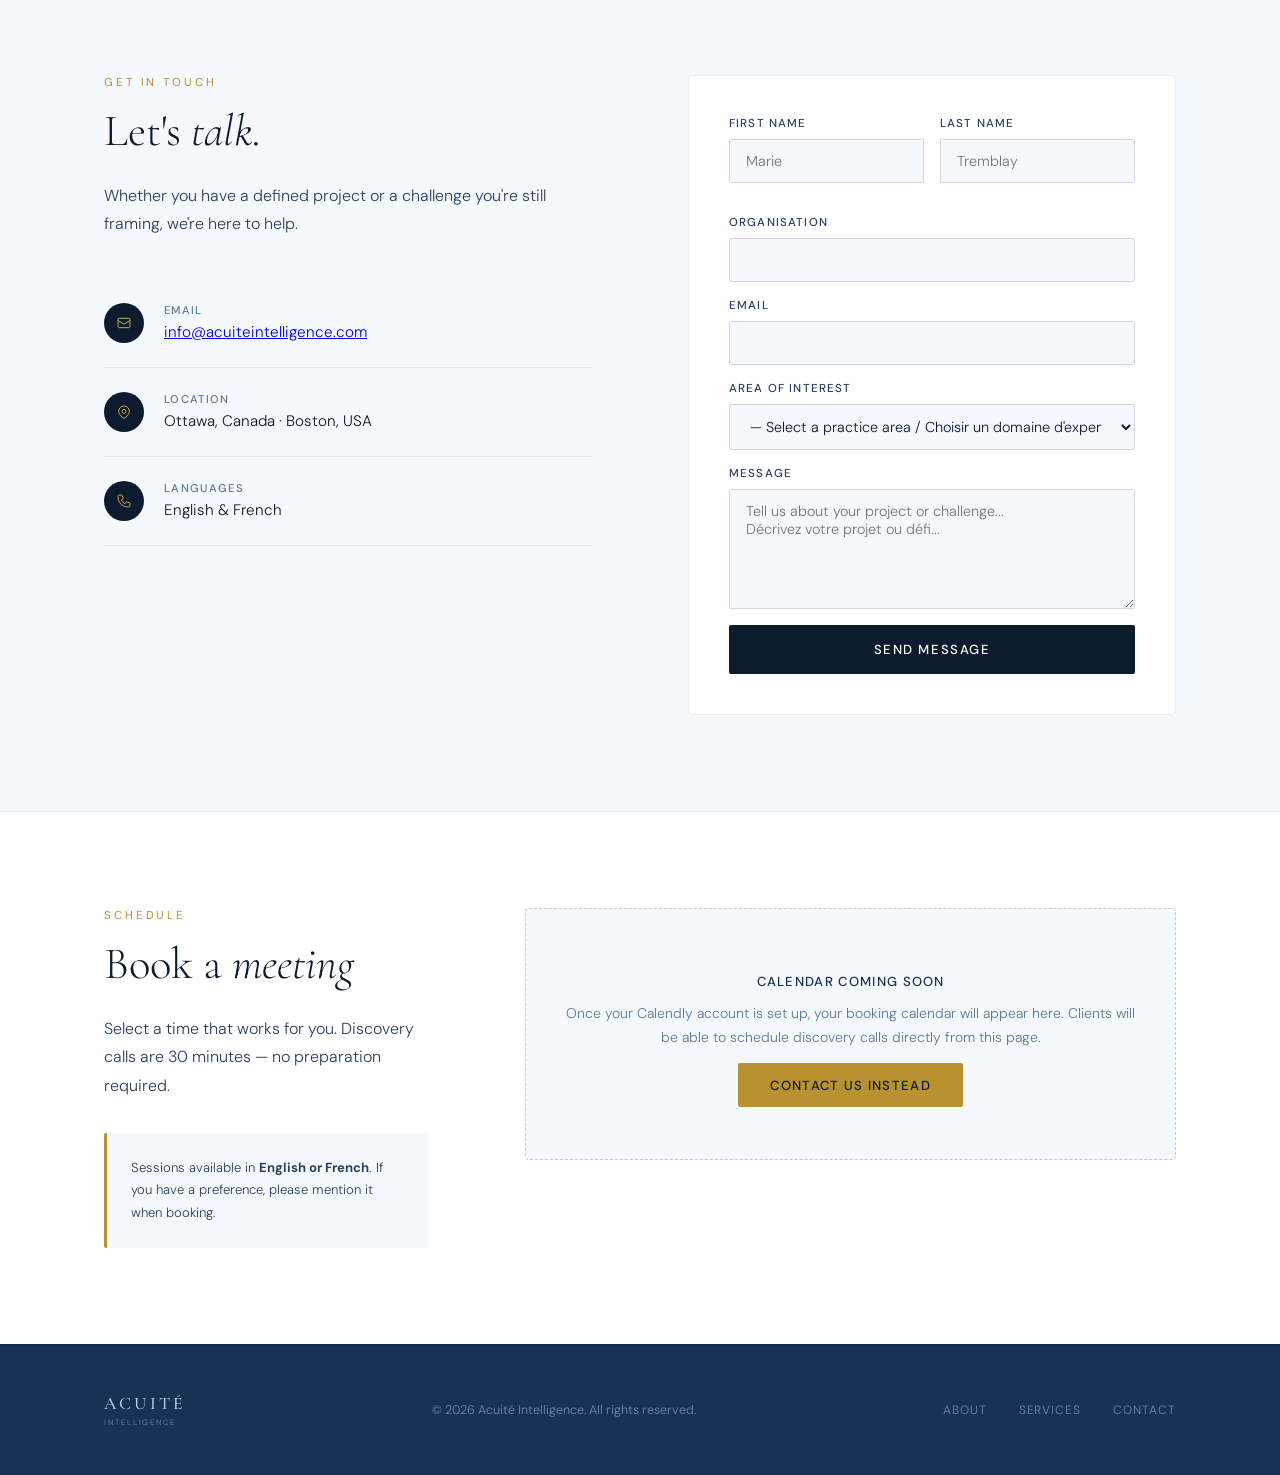
==== commit b0b9a0c6: "v22: update hero subtitle FR — courage/données probantes wording Co-Authored-By: Claude Sonnet 4.6 <" ====
--- a/website/acuite-light-v16.html
+++ b/website/acuite-light-v16.html
@@ -1373,7 +1373,7 @@
         <span lang-fr>Les données sont là.<br><em>Passons à l'action.</em></span>
       </h1>
       <p class="hero-subtitle hero-subtitle-en">Health systems are not short on data. They are short on the courage to act on it. We build the evidence, models, and strategic intelligence that close that gap — across the full spectrum from workforce policy to clinical outcomes.</p>
-      <p class="hero-subtitle hero-subtitle-fr">Les systèmes de santé croulent sous les données. Ce qui fait défaut, c'est la volonté d'agir sur celles-ci. On construit les preuves, les modèles et l'intelligence stratégique qui permettent de passer aux actes — de la planification de la main-d'œuvre jusqu'aux résultats cliniques.</p>
+      <p class="hero-subtitle hero-subtitle-fr">Les systèmes de santé croulent sous les données. Ce qui fait défaut, c'est le courage de les transformer en décisions. Nous construisons les données probantes, les modèles et l'intelligence stratégique qui permettent de passer aux actes — de la planification de la main-d'œuvre jusqu'aux résultats cliniques.</p>
       <div class="hero-actions">
         <a href="#services" class="btn-primary"><span lang-en>Explore Services</span><span lang-fr>Nos services</span></a>
         <a href="#booking" class="btn-outline"><span lang-en>Book a Discovery Call</span><span lang-fr>Nous joindre</span></a>
